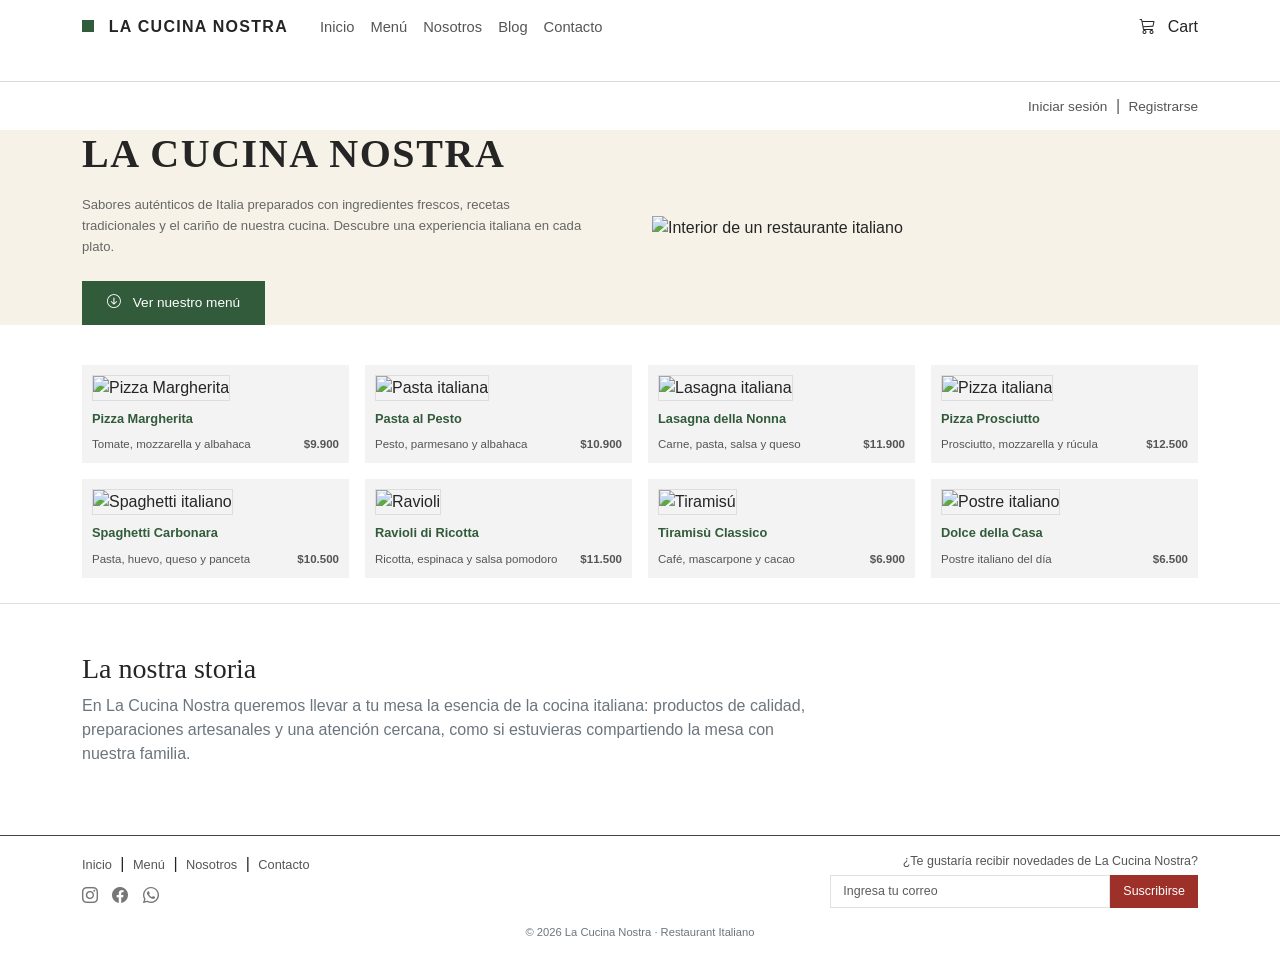
==== Restuarante Italiano/index.html @ c5147f8a "Restuarante capichi" ====
<!DOCTYPE html>
<html lang="es">
<head>
  <meta charset="UTF-8">
  <meta name="viewport" content="width=device-width, initial-scale=1">
  <title>La Cucina Nostra | Restaurant Italiano</title>

  <!-- Bootstrap 5 -->
  <link
    href="https://cdn.jsdelivr.net/npm/bootstrap@5.3.3/dist/css/bootstrap.min.css"
    rel="stylesheet"
  >
  <link
    rel="stylesheet"
    href="https://cdn.jsdelivr.net/npm/bootstrap-icons@1.11.3/font/bootstrap-icons.min.css"
  >

  <!-- Estilos personalizados -->
  <link rel="stylesheet" href="styleindex.css">
</head>

<body>

  <!-- ================= HEADER ================= -->
  <header class="topbar">
    <nav class="navbar navbar-expand-lg">
      <div class="container">

        <a class="brand" href="#">
          <span class="brand-mark"></span>
          LA CUCINA NOSTRA
        </a>

        <button
          class="navbar-toggler"
          type="button"
          data-bs-toggle="collapse"
          data-bs-target="#mainNav"
          aria-controls="mainNav"
          aria-expanded="false"
          aria-label="Abrir navegación"
        >
          <span class="navbar-toggler-icon"></span>
        </button>

        <div class="collapse navbar-collapse" id="mainNav">
          <ul class="navbar-nav ms-lg-4 me-auto">
            <li class="nav-item">
              <a class="nav-link" href="#">Inicio</a>
            </li>
            <li class="nav-item">
              <a class="nav-link" href="#menu">Menú</a>
            </li>
            <li class="nav-item">
              <a class="nav-link" href="#nosotros">Nosotros</a>
            </li>
            <li class="nav-item">
              <a class="nav-link" href="#blog">Blog</a>
            </li>
            <li class="nav-item">
              <a class="nav-link" href="#contacto">Contacto</a>
            </li>
          </ul>

          <a class="cart-link" href="#">
            <i class="bi bi-cart3 me-2"></i>
            Cart
          </a>
        </div>

      </div>
    </nav>
  </header>

  <!-- ================= CUENTA ================= -->
  <div class="account-bar">
    <div class="container">
      <div class="login-links text-end">
        <a href="login.html">Iniciar sesión</a>
        <span class="text-muted mx-1">|</span>
        <a href="register.html">Registrarse</a>
      </div>
    </div>
  </div>

  <main>

    <!-- ================= HERO ================= -->
    <section class="hero">
      <div class="container">
        <div class="row align-items-center g-4">

          <div class="col-lg-6">
            <h1 class="hero-title display-6 mb-3">LA CUCINA NOSTRA</h1>

            <p class="hero-text mb-4">
              Sabores auténticos de Italia preparados con ingredientes frescos,
              recetas tradicionales y el cariño de nuestra cucina.
              Descubre una experiencia italiana en cada plato.
            </p>

            <a href="#menu" class="btn btn-menu">
              <i class="bi bi-arrow-down-circle me-2"></i>
              Ver nuestro menú
            </a>
          </div>

          <div class="col-lg-6">
            <!-- Imagen de ejemplo. Puedes reemplazarla por una imagen local. -->
            <img
              class="hero-image"
              src="https://images.unsplash.com/photo-1555396273-367ea4eb4db5?auto=format&fit=crop&w=1000&q=80"
              alt="Interior de un restaurante italiano"
            >
          </div>

        </div>
      </div>
    </section>

    <!-- ================= MENÚ ================= -->
    <section id="menu" class="products-section">
      <div class="container">

        <div class="row g-3">

          <!-- Plato 1 -->
          <div class="col-12 col-sm-6 col-lg-3">
            <article class="product-card">
              <img
                class="product-image"
                src="https://images.unsplash.com/photo-1574071318508-1cdbab80d002?auto=format&fit=crop&w=700&q=80"
                alt="Pizza Margherita"
              >
              <div class="d-flex justify-content-between align-items-center mt-2">
                <a class="product-title" href="#">Pizza Margherita</a>
              </div>
              <div class="d-flex justify-content-between mt-2">
                <span class="product-description">Tomate, mozzarella y albahaca</span>
                <span class="product-price">$9.900</span>
              </div>
            </article>
          </div>

          <!-- Plato 2 -->
          <div class="col-12 col-sm-6 col-lg-3">
            <article class="product-card">
              <img
                class="product-image"
                src="https://images.unsplash.com/photo-1551183053-bf91a1d81141?auto=format&fit=crop&w=700&q=80"
                alt="Pasta italiana"
              >
              <a class="product-title d-block mt-2" href="#">Pasta al Pesto</a>
              <div class="d-flex justify-content-between mt-2">
                <span class="product-description">Pesto, parmesano y albahaca</span>
                <span class="product-price">$10.900</span>
              </div>
            </article>
          </div>

          <!-- Plato 3 -->
          <div class="col-12 col-sm-6 col-lg-3">
            <article class="product-card">
              <img
                class="product-image"
                src="https://images.unsplash.com/photo-1547592180-85f173990554?auto=format&fit=crop&w=700&q=80"
                alt="Lasagna italiana"
              >
              <a class="product-title d-block mt-2" href="#">Lasagna della Nonna</a>
              <div class="d-flex justify-content-between mt-2">
                <span class="product-description">Carne, pasta, salsa y queso</span>
                <span class="product-price">$11.900</span>
              </div>
            </article>
          </div>

          <!-- Plato 4 -->
          <div class="col-12 col-sm-6 col-lg-3">
            <article class="product-card">
              <img
                class="product-image"
                src="https://images.unsplash.com/photo-1571997478779-2adcbbe9ab2f?auto=format&fit=crop&w=700&q=80"
                alt="Pizza italiana"
              >
              <a class="product-title d-block mt-2" href="#">Pizza Prosciutto</a>
              <div class="d-flex justify-content-between mt-2">
                <span class="product-description">Prosciutto, mozzarella y rúcula</span>
                <span class="product-price">$12.500</span>
              </div>
            </article>
          </div>

          <!-- Plato 5 -->
          <div class="col-12 col-sm-6 col-lg-3">
            <article class="product-card">
              <img
                class="product-image"
                src="https://images.unsplash.com/photo-1473093295043-cdd812d0e601?auto=format&fit=crop&w=700&q=80"
                alt="Spaghetti italiano"
              >
              <a class="product-title d-block mt-2" href="#">Spaghetti Carbonara</a>
              <div class="d-flex justify-content-between mt-2">
                <span class="product-description">Pasta, huevo, queso y panceta</span>
                <span class="product-price">$10.500</span>
              </div>
            </article>
          </div>

          <!-- Plato 6 -->
          <div class="col-12 col-sm-6 col-lg-3">
            <article class="product-card">
              <img
                class="product-image"
                src="https://images.unsplash.com/photo-1563379926898-05f4575a45d8?auto=format&fit=crop&w=700&q=80"
                alt="Ravioli"
              >
              <a class="product-title d-block mt-2" href="#">Ravioli di Ricotta</a>
              <div class="d-flex justify-content-between mt-2">
                <span class="product-description">Ricotta, espinaca y salsa pomodoro</span>
                <span class="product-price">$11.500</span>
              </div>
            </article>
          </div>

          <!-- Plato 7 -->
          <div class="col-12 col-sm-6 col-lg-3">
            <article class="product-card">
              <img
                class="product-image"
                src="https://images.unsplash.com/photo-1572449043416-55f4685c9bb7?auto=format&fit=crop&w=700&q=80"
                alt="Tiramisú"
              >
              <a class="product-title d-block mt-2" href="#">Tiramisù Classico</a>
              <div class="d-flex justify-content-between mt-2">
                <span class="product-description">Café, mascarpone y cacao</span>
                <span class="product-price">$6.900</span>
              </div>
            </article>
          </div>

          <!-- Plato 8 -->
          <div class="col-12 col-sm-6 col-lg-3">
            <article class="product-card">
              <img
                class="product-image"
                src="https://images.unsplash.com/photo-1578985545062-69928b1d9587?auto=format&fit=crop&w=700&q=80"
                alt="Postre italiano"
              >
              <a class="product-title d-block mt-2" href="#">Dolce della Casa</a>
              <div class="d-flex justify-content-between mt-2">
                <span class="product-description">Postre italiano del día</span>
                <span class="product-price">$6.500</span>
              </div>
            </article>
          </div>

        </div>
      </div>
    </section>

    <!-- ================= NOSOTROS ================= -->
    <section id="nosotros" class="py-5 border-top">
      <div class="container">
        <div class="row">
          <div class="col-lg-8">
            <h2 class="h3" style="font-family: Georgia, serif;">La nostra storia</h2>
            <p class="text-secondary">
              En La Cucina Nostra queremos llevar a tu mesa la esencia de la
              cocina italiana: productos de calidad, preparaciones artesanales
              y una atención cercana, como si estuvieras compartiendo la mesa
              con nuestra familia.
            </p>
          </div>
        </div>
      </div>
    </section>

  </main>

  <!-- ================= FOOTER ================= -->
  <footer id="contacto">
    <div class="container">
      <div class="row align-items-center g-3">

        <div class="col-lg-5">
          <div class="footer-links">
            <a href="#">Inicio</a>
            <span class="mx-1">|</span>
            <a href="#menu">Menú</a>
            <span class="mx-1">|</span>
            <a href="#nosotros">Nosotros</a>
            <span class="mx-1">|</span>
            <a href="#">Contacto</a>
          </div>

          <div class="social-icons mt-2">
            <i class="bi bi-instagram"></i>
            <i class="bi bi-facebook"></i>
            <i class="bi bi-whatsapp"></i>
          </div>
        </div>

        <div class="col-lg-7">
          <div class="newsletter text-lg-end">
            <div class="newsletter-label">
              ¿Te gustaría recibir novedades de La Cucina Nostra?
            </div>

            <form class="d-flex justify-content-lg-end" onsubmit="return false;">
              <input
                type="email"
                class="form-control"
                style="max-width: 280px;"
                placeholder="Ingresa tu correo"
                aria-label="Correo electrónico"
              >
              <button class="btn" type="submit">Suscribirse</button>
            </form>
          </div>
        </div>

      </div>

      <div class="text-center text-secondary mt-3" style="font-size: .7rem;">
        © 2026 La Cucina Nostra · Restaurant Italiano
      </div>
    </div>
  </footer>

  <!-- Bootstrap JS -->
  <script
    src="https://cdn.jsdelivr.net/npm/bootstrap@5.3.3/dist/js/bootstrap.bundle.min.js"
  ></script>

</body>
</html>
---- Restuarante Italiano/styleindex.css ----
:root {
    --italian-green: #315b3a;
    --italian-red: #9d3028;
    --cream: #f7f2e8;
    --dark: #252525;
}

    body {
      background-color: #fff;
      color: var(--dark);
      font-family: Arial, Helvetica, sans-serif;
    }

    /* Barra superior */
    .topbar {
      border-bottom: 1px solid #d9d9d9;
      background: #fff;
      min-height: 82px;
    }

    .brand-mark {
      width: 12px;
      height: 12px;
      display: inline-block;
      background: var(--italian-green);
      margin-right: 9px;
    }

    .brand {
      color: var(--dark);
      font-weight: 700;
      letter-spacing: .08em;
      text-decoration: none;
      white-space: nowrap;
    }

    .nav-link {
      color: #555 !important;
      font-size: .92rem;
    }

    .nav-link:hover,
    .login-links a:hover {
      color: var(--italian-red) !important;
    }

    .cart-link {
      color: var(--dark);
      text-decoration: none;
      white-space: nowrap;
    }

    /* Área de acceso */
    .account-bar {
      min-height: 48px;
      display: flex;
      align-items: center;
      justify-content: flex-end;
    }

    .login-links a {
      color: #555;
      text-decoration: none;
      font-size: .85rem;
    }

    /* Hero */
    .hero {
      background: var(--cream);
      min-height: 195px;
      display: flex;
      align-items: center;
    }

    .hero-title {
      font-family: Georgia, "Times New Roman", serif;
      font-weight: 700;
      letter-spacing: .04em;
    }

    .hero-text {
      color: #666;
      font-size: .82rem;
      line-height: 1.6;
      max-width: 500px;
    }

    .btn-menu {
      background: var(--italian-green);
      border-color: var(--italian-green);
      border-radius: 0;
      color: #fff;
      font-size: .85rem;
      padding: .65rem 1.5rem;
    }

    .btn-menu:hover {
      background: #26492e;
      border-color: #26492e;
      color: #fff;
    }

    .hero-image {
      height: 175px;
      width: 100%;
      object-fit: cover;
    }

    /* Tarjetas */
    .products-section {
      padding: 40px 0 25px;
    }

    .product-card {
      border: 0;
      border-radius: 0;
      background: #f3f3f3;
      height: 100%;
      padding: 10px;
    }

    .product-image {
      width: 100%;
      height: 105px;
      object-fit: cover;
      border: 1px solid #ddd;
    }

    .product-title {
      color: var(--italian-green);
      font-size: .8rem;
      font-weight: 700;
      text-decoration: none;
    }

    .product-description,
    .product-price {
      color: #555;
      font-size: .72rem;
    }

    .product-price {
      font-weight: 700;
    }

    /* Footer */
    footer {
      border-top: 1px solid #444;
      background: #fff;
      padding: 16px 0;
      margin-top: 5px;
    }

    .footer-links a {
      color: #555;
      text-decoration: none;
      font-size: .8rem;
    }

    .footer-links a:hover {
      color: var(--italian-red);
    }

    .social-icons i {
      color: #777;
      font-size: 1rem;
      margin-right: 10px;
    }

    .newsletter-label {
      font-size: .78rem;
      color: #555;
      margin-bottom: 5px;
    }

    .newsletter .form-control,
    .newsletter .btn {
      border-radius: 0;
      font-size: .78rem;
    }

    .newsletter .btn {
      background: var(--italian-red);
      border-color: var(--italian-red);
      color: white;
    }

    @media (max-width: 767.98px) {
      .topbar {
        padding: 12px 0;
      }

      .hero {
        padding: 25px 0;
      }

      .hero-image {
        margin-top: 20px;
        height: 220px;
      }

      .account-bar {
        justify-content: center;
      }

      .products-section {
        padding-top: 25px;
      }
    }
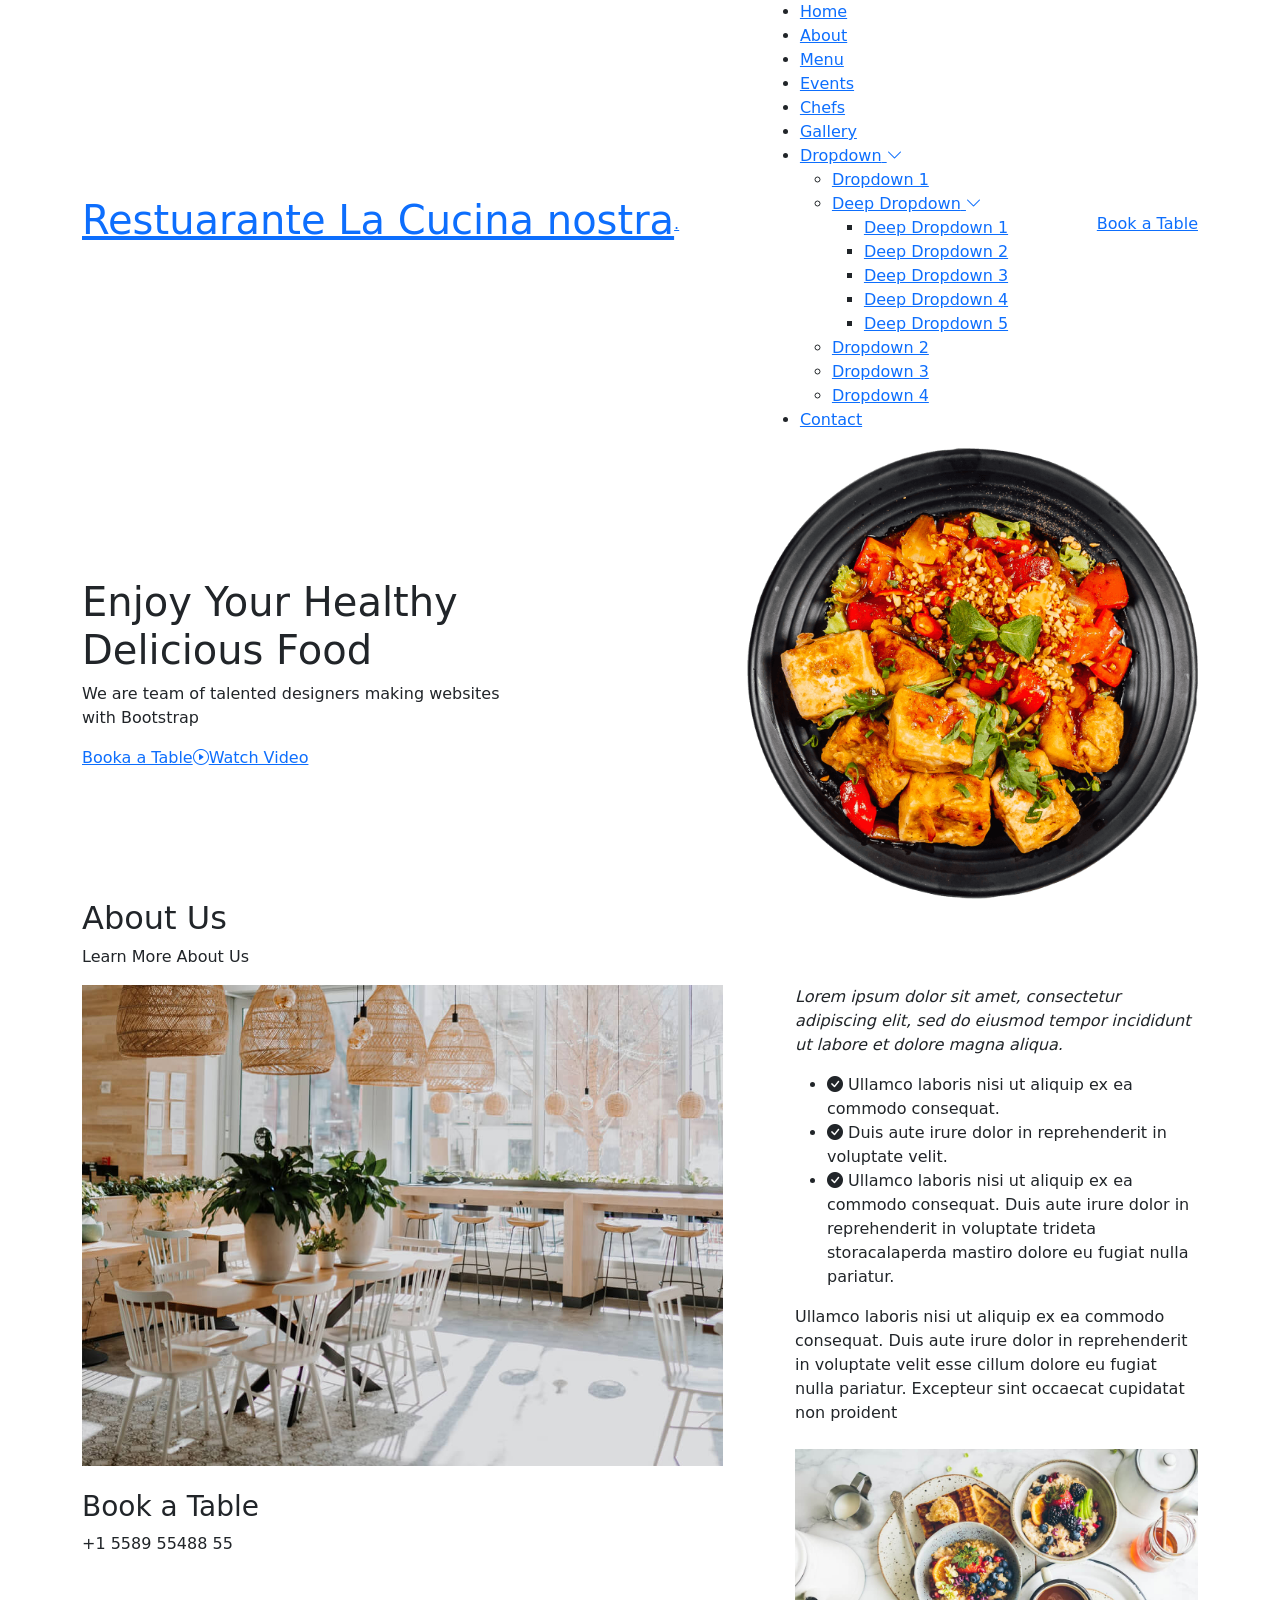
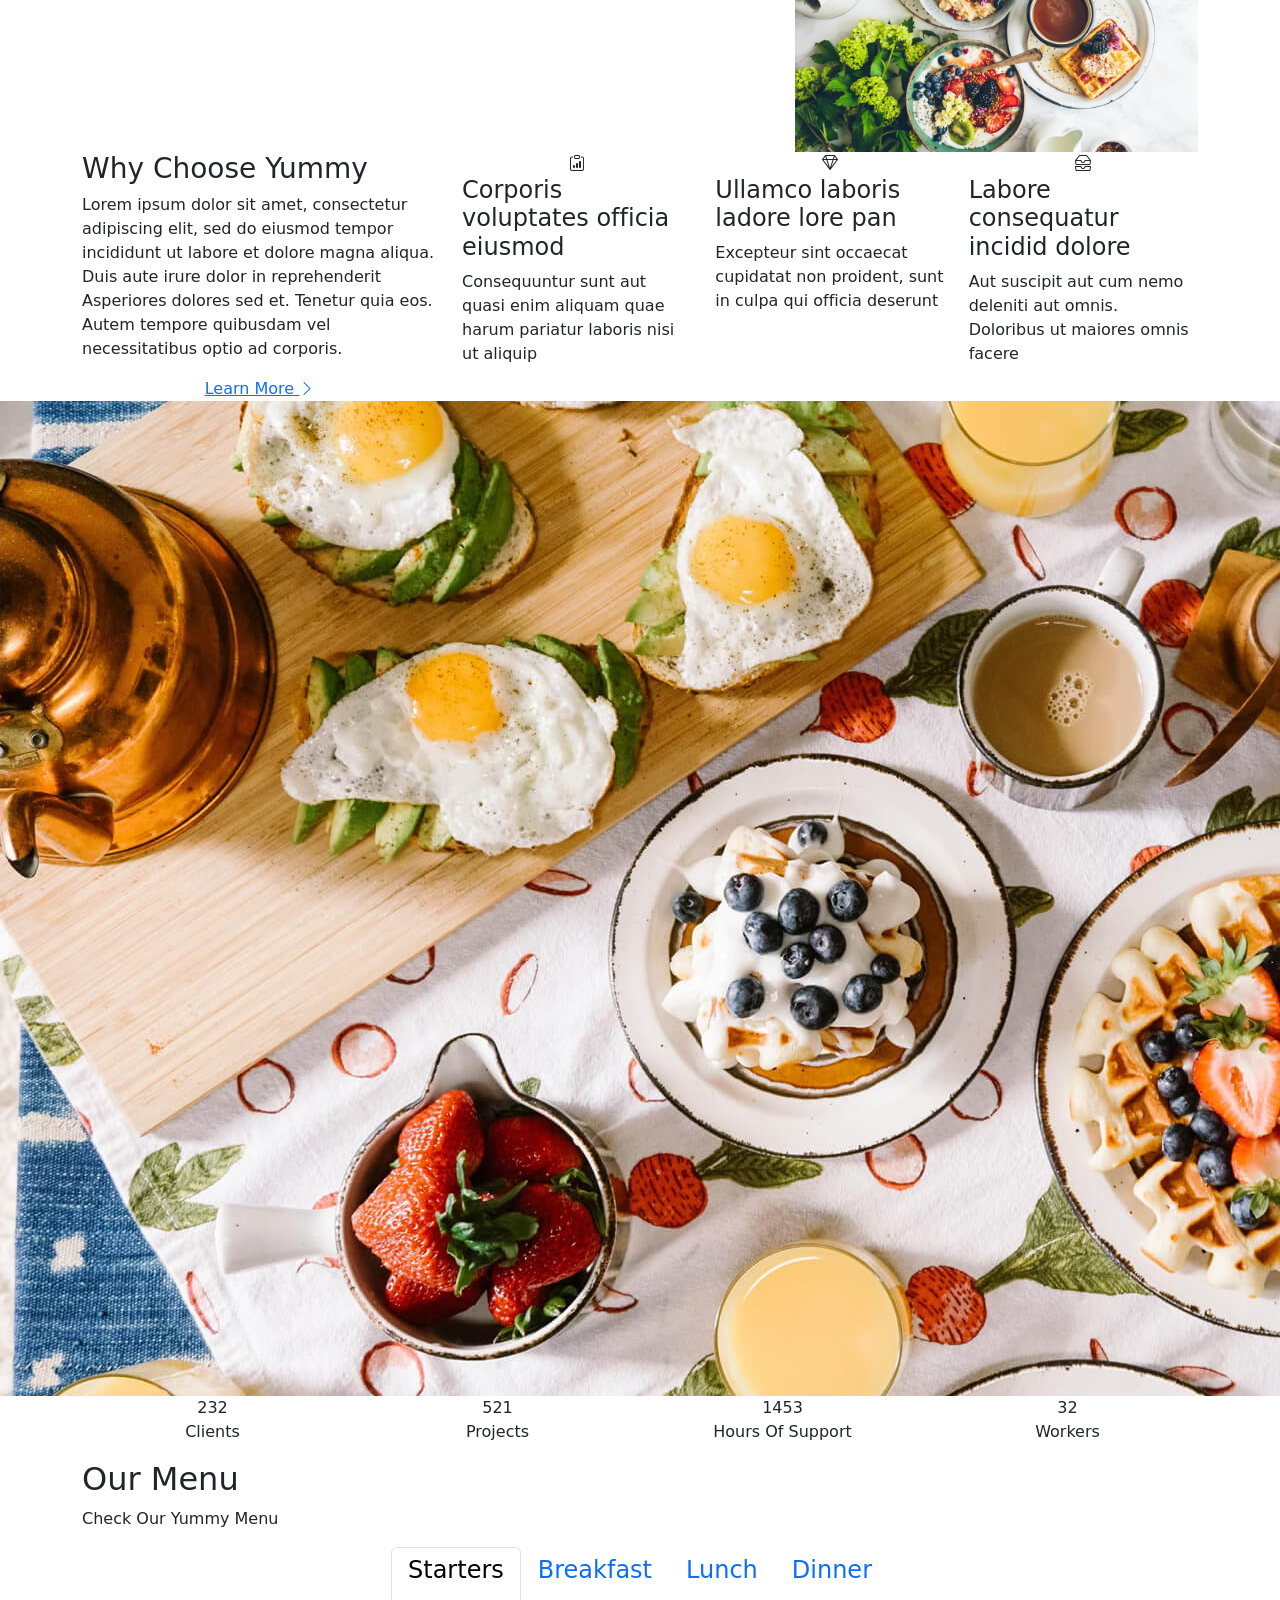
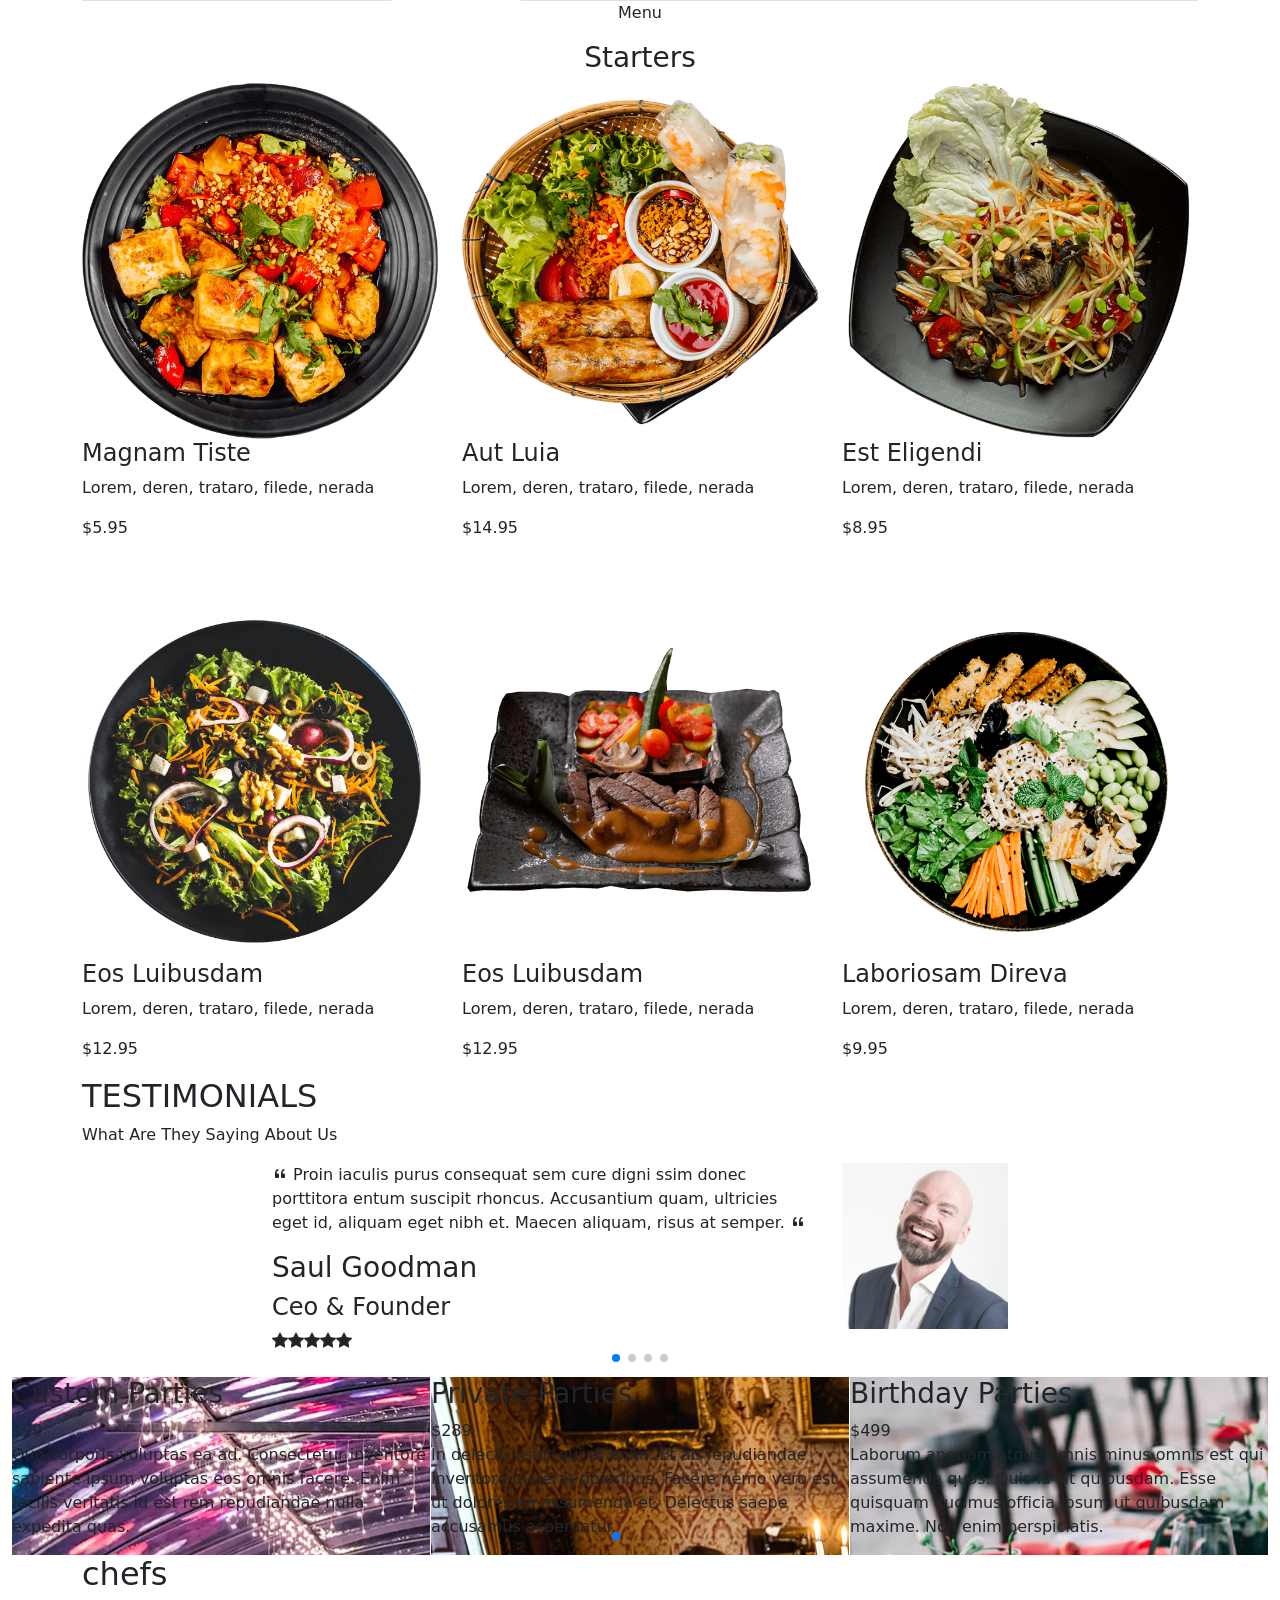
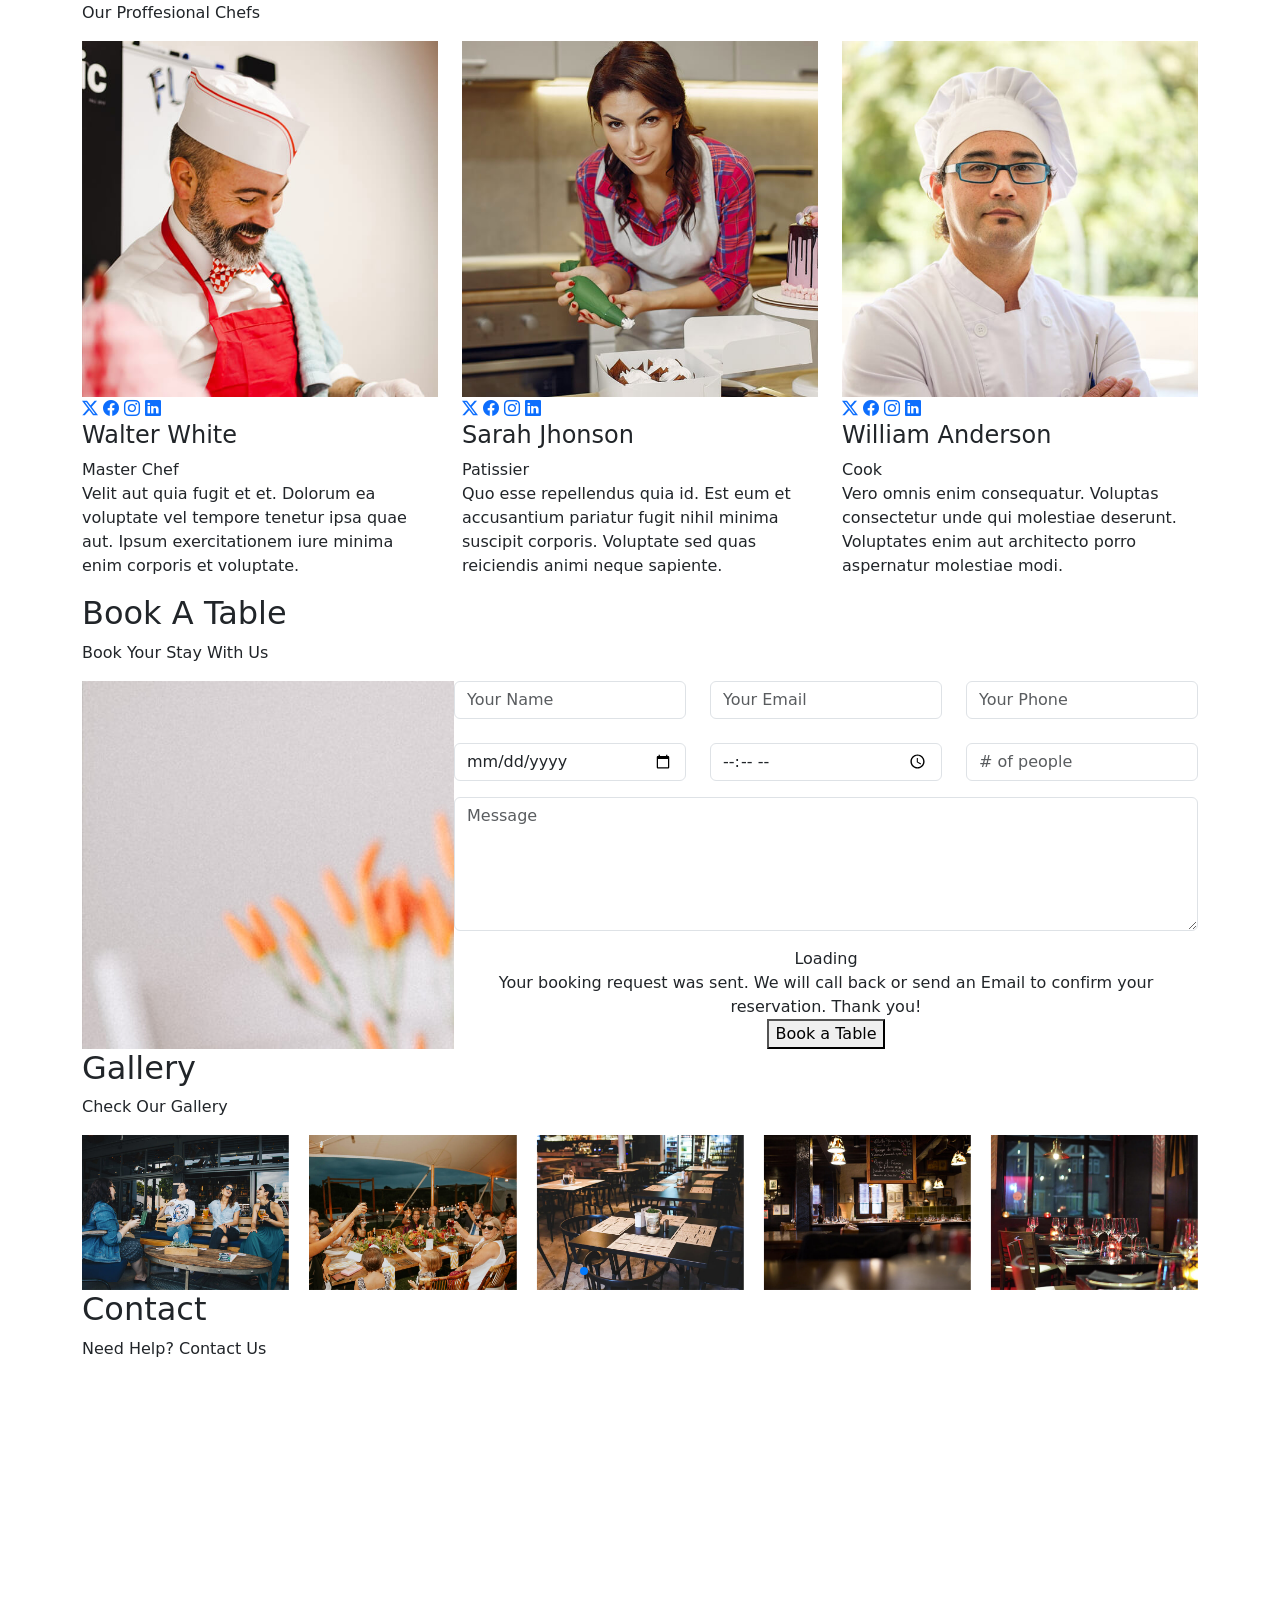
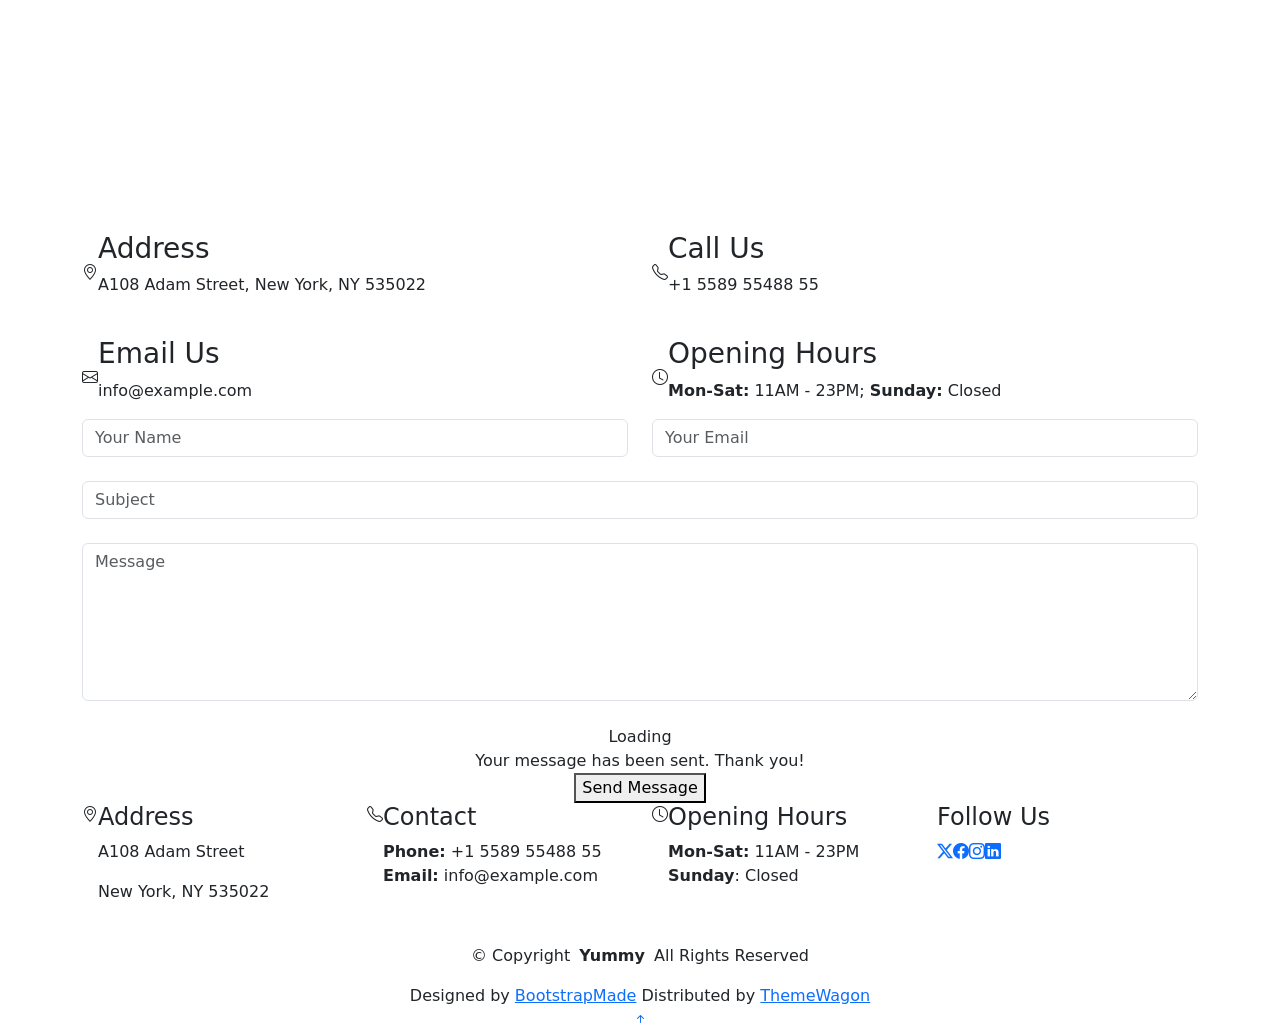
==== commit 9652c0f1: "Restuarante capichi" ====
--- a/Restuarante Italiano/index.html
+++ b/Restuarante Italiano/index.html
@@ -1,336 +1,1182 @@
 <!DOCTYPE html>
 <html lang="es">
+
 <head>
-  <meta charset="UTF-8">
-  <meta name="viewport" content="width=device-width, initial-scale=1">
-  <title>La Cucina Nostra | Restaurant Italiano</title>
-
-  <!-- Bootstrap 5 -->
-  <link
-    href="https://cdn.jsdelivr.net/npm/bootstrap@5.3.3/dist/css/bootstrap.min.css"
-    rel="stylesheet"
-  >
-  <link
-    rel="stylesheet"
-    href="https://cdn.jsdelivr.net/npm/bootstrap-icons@1.11.3/font/bootstrap-icons.min.css"
-  >
-
-  <!-- Estilos personalizados -->
-  <link rel="stylesheet" href="styleindex.css">
+  <meta charset="utf-8">
+  <meta content="width=device-width, initial-scale=1.0" name="viewport">
+  <title>Restuarante La Cucina nostra</title>
+  <meta name="description" content="">
+  <meta name="keywords" content="">
+
+  <!-- Favicons -->
+  <link href="assets/img/favicon.png" rel="icon">
+  <link href="assets/img/apple-touch-icon.png" rel="apple-touch-icon">
+
+  <!-- Fonts -->
+  <link href="https://fonts.googleapis.com" rel="preconnect">
+  <link href="https://fonts.gstatic.com" rel="preconnect" crossorigin>
+  <link href="https://fonts.googleapis.com/css2?family=Roboto:ital,wght@0,100;0,300;0,400;0,500;0,700;0,900;1,100;1,300;1,400;1,500;1,700;1,900&family=Inter:wght@100;200;300;400;500;600;700;800;900&family=Amatic+SC:wght@400;700&display=swap" rel="stylesheet">
+
+  <!-- Vendor CSS Files -->
+  <link href="assets/vendor/bootstrap/css/bootstrap.min.css" rel="stylesheet">
+  <link href="assets/vendor/bootstrap-icons/bootstrap-icons.css" rel="stylesheet">
+  <link href="assets/vendor/aos/aos.css" rel="stylesheet">
+  <link href="assets/vendor/glightbox/css/glightbox.min.css" rel="stylesheet">
+  <link href="assets/vendor/swiper/swiper-bundle.min.css" rel="stylesheet">
+
+  <!-- Main CSS File -->
+  <link href="assets/css/main.css" rel="stylesheet">
+
 </head>
 
-<body>
-
-  <!-- ================= HEADER ================= -->
-  <header class="topbar">
-    <nav class="navbar navbar-expand-lg">
+<body class="index-page">
+
+  <header id="header" class="header d-flex align-items-center sticky-top">
+    <div class="container position-relative d-flex align-items-center justify-content-between">
+
+      <a href="index.html" class="logo d-flex align-items-center me-auto me-xl-0">
+        <!-- Uncomment the line below if you also wish to use an image logo -->
+        <!-- <img src="assets/img/logo.png" alt=""> -->
+        <h1 class="sitename">Restuarante La Cucina nostra</h1>
+        <span>.</span>
+      </a>
+
+      <nav id="navmenu" class="navmenu">
+        <ul>
+          <li><a href="#hero" class="active">Home<br></a></li>
+          <li><a href="#about">About</a></li>
+          <li><a href="#menu">Menu</a></li>
+          <li><a href="#events">Events</a></li>
+          <li><a href="#chefs">Chefs</a></li>
+          <li><a href="#gallery">Gallery</a></li>
+          <li class="dropdown"><a href="#"><span>Dropdown</span> <i class="bi bi-chevron-down toggle-dropdown"></i></a>
+            <ul>
+              <li><a href="#">Dropdown 1</a></li>
+              <li class="dropdown"><a href="#"><span>Deep Dropdown</span> <i class="bi bi-chevron-down toggle-dropdown"></i></a>
+                <ul>
+                  <li><a href="#">Deep Dropdown 1</a></li>
+                  <li><a href="#">Deep Dropdown 2</a></li>
+                  <li><a href="#">Deep Dropdown 3</a></li>
+                  <li><a href="#">Deep Dropdown 4</a></li>
+                  <li><a href="#">Deep Dropdown 5</a></li>
+                </ul>
+              </li>
+              <li><a href="#">Dropdown 2</a></li>
+              <li><a href="#">Dropdown 3</a></li>
+              <li><a href="#">Dropdown 4</a></li>
+            </ul>
+          </li>
+          <li><a href="#contact">Contact</a></li>
+        </ul>
+        <i class="mobile-nav-toggle d-xl-none bi bi-list"></i>
+      </nav>
+
+      <a class="btn-getstarted" href="index.html#book-a-table">Book a Table</a>
+
+    </div>
+  </header>
+
+  <main class="main">
+
+    <!-- Hero Section -->
+    <section id="hero" class="hero section light-background">
+
       <div class="container">
-
-        <a class="brand" href="#">
-          <span class="brand-mark"></span>
-          LA CUCINA NOSTRA
-        </a>
-
-        <button
-          class="navbar-toggler"
-          type="button"
-          data-bs-toggle="collapse"
-          data-bs-target="#mainNav"
-          aria-controls="mainNav"
-          aria-expanded="false"
-          aria-label="Abrir navegación"
-        >
-          <span class="navbar-toggler-icon"></span>
-        </button>
-
-        <div class="collapse navbar-collapse" id="mainNav">
-          <ul class="navbar-nav ms-lg-4 me-auto">
-            <li class="nav-item">
-              <a class="nav-link" href="#">Inicio</a>
-            </li>
-            <li class="nav-item">
-              <a class="nav-link" href="#menu">Menú</a>
-            </li>
-            <li class="nav-item">
-              <a class="nav-link" href="#nosotros">Nosotros</a>
-            </li>
-            <li class="nav-item">
-              <a class="nav-link" href="#blog">Blog</a>
-            </li>
-            <li class="nav-item">
-              <a class="nav-link" href="#contacto">Contacto</a>
-            </li>
-          </ul>
-
-          <a class="cart-link" href="#">
-            <i class="bi bi-cart3 me-2"></i>
-            Cart
-          </a>
-        </div>
-
-      </div>
-    </nav>
-  </header>
-
-  <!-- ================= CUENTA ================= -->
-  <div class="account-bar">
+        <div class="row gy-4 justify-content-center justify-content-lg-between">
+          <div class="col-lg-5 order-2 order-lg-1 d-flex flex-column justify-content-center">
+            <h1 data-aos="fade-up">Enjoy Your Healthy<br>Delicious Food</h1>
+            <p data-aos="fade-up" data-aos-delay="100">We are team of talented designers making websites with Bootstrap</p>
+            <div class="d-flex" data-aos="fade-up" data-aos-delay="200">
+              <a href="#book-a-table" class="btn-get-started">Booka a Table</a>
+              <a href="https://www.youtube.com/watch?v=Y7f98aduVJ8" class="glightbox btn-watch-video d-flex align-items-center"><i class="bi bi-play-circle"></i><span>Watch Video</span></a>
+            </div>
+          </div>
+          <div class="col-lg-5 order-1 order-lg-2 hero-img" data-aos="zoom-out">
+            <img src="assets/img/hero-img.png" class="img-fluid animated" alt="">
+          </div>
+        </div>
+      </div>
+
+    </section><!-- /Hero Section -->
+
+    <!-- About Section -->
+    <section id="about" class="about section">
+
+      <!-- Section Title -->
+      <div class="container section-title" data-aos="fade-up">
+        <h2>About Us<br></h2>
+        <p><span>Learn More</span> <span class="description-title">About Us</span></p>
+      </div><!-- End Section Title -->
+
+      <div class="container">
+
+        <div class="row gy-4">
+          <div class="col-lg-7" data-aos="fade-up" data-aos-delay="100">
+            <img src="assets/img/about.jpg" class="img-fluid mb-4" alt="">
+            <div class="book-a-table">
+              <h3>Book a Table</h3>
+              <p>+1 5589 55488 55</p>
+            </div>
+          </div>
+          <div class="col-lg-5" data-aos="fade-up" data-aos-delay="250">
+            <div class="content ps-0 ps-lg-5">
+              <p class="fst-italic">
+                Lorem ipsum dolor sit amet, consectetur adipiscing elit, sed do eiusmod tempor incididunt ut labore et dolore
+                magna aliqua.
+              </p>
+              <ul>
+                <li><i class="bi bi-check-circle-fill"></i> <span>Ullamco laboris nisi ut aliquip ex ea commodo consequat.</span></li>
+                <li><i class="bi bi-check-circle-fill"></i> <span>Duis aute irure dolor in reprehenderit in voluptate velit.</span></li>
+                <li><i class="bi bi-check-circle-fill"></i> <span>Ullamco laboris nisi ut aliquip ex ea commodo consequat. Duis aute irure dolor in reprehenderit in voluptate trideta storacalaperda mastiro dolore eu fugiat nulla pariatur.</span></li>
+              </ul>
+              <p>
+                Ullamco laboris nisi ut aliquip ex ea commodo consequat. Duis aute irure dolor in reprehenderit in voluptate
+                velit esse cillum dolore eu fugiat nulla pariatur. Excepteur sint occaecat cupidatat non proident
+              </p>
+
+              <div class="position-relative mt-4">
+                <img src="assets/img/about-2.jpg" class="img-fluid" alt="">
+                <a href="https://www.youtube.com/watch?v=Y7f98aduVJ8" class="glightbox pulsating-play-btn"></a>
+              </div>
+            </div>
+          </div>
+        </div>
+
+      </div>
+
+    </section><!-- /About Section -->
+
+    <!-- Why Us Section -->
+    <section id="why-us" class="why-us section light-background">
+
+      <div class="container">
+
+        <div class="row gy-4">
+
+          <div class="col-lg-4" data-aos="fade-up" data-aos-delay="100">
+            <div class="why-box">
+              <h3>Why Choose Yummy</h3>
+              <p>
+                Lorem ipsum dolor sit amet, consectetur adipiscing elit, sed do eiusmod tempor incididunt ut labore et dolore magna aliqua. Duis aute irure dolor in reprehenderit
+                Asperiores dolores sed et. Tenetur quia eos. Autem tempore quibusdam vel necessitatibus optio ad corporis.
+              </p>
+              <div class="text-center">
+                <a href="#" class="more-btn"><span>Learn More</span> <i class="bi bi-chevron-right"></i></a>
+              </div>
+            </div>
+          </div><!-- End Why Box -->
+
+          <div class="col-lg-8 d-flex align-items-stretch">
+            <div class="row gy-4" data-aos="fade-up" data-aos-delay="200">
+
+              <div class="col-xl-4">
+                <div class="icon-box d-flex flex-column justify-content-center align-items-center">
+                  <i class="bi bi-clipboard-data"></i>
+                  <h4>Corporis voluptates officia eiusmod</h4>
+                  <p>Consequuntur sunt aut quasi enim aliquam quae harum pariatur laboris nisi ut aliquip</p>
+                </div>
+              </div><!-- End Icon Box -->
+
+              <div class="col-xl-4" data-aos="fade-up" data-aos-delay="300">
+                <div class="icon-box d-flex flex-column justify-content-center align-items-center">
+                  <i class="bi bi-gem"></i>
+                  <h4>Ullamco laboris ladore lore pan</h4>
+                  <p>Excepteur sint occaecat cupidatat non proident, sunt in culpa qui officia deserunt</p>
+                </div>
+              </div><!-- End Icon Box -->
+
+              <div class="col-xl-4" data-aos="fade-up" data-aos-delay="400">
+                <div class="icon-box d-flex flex-column justify-content-center align-items-center">
+                  <i class="bi bi-inboxes"></i>
+                  <h4>Labore consequatur incidid dolore</h4>
+                  <p>Aut suscipit aut cum nemo deleniti aut omnis. Doloribus ut maiores omnis facere</p>
+                </div>
+              </div><!-- End Icon Box -->
+
+            </div>
+          </div>
+
+        </div>
+
+      </div>
+
+    </section><!-- /Why Us Section -->
+
+    <!-- Stats Section -->
+    <section id="stats" class="stats section dark-background">
+
+      <img src="assets/img/stats-bg.jpg" alt="" data-aos="fade-in">
+
+      <div class="container position-relative" data-aos="fade-up" data-aos-delay="100">
+
+        <div class="row gy-4">
+
+          <div class="col-lg-3 col-md-6">
+            <div class="stats-item text-center w-100 h-100">
+              <span data-purecounter-start="0" data-purecounter-end="232" data-purecounter-duration="1" class="purecounter"></span>
+              <p>Clients</p>
+            </div>
+          </div><!-- End Stats Item -->
+
+          <div class="col-lg-3 col-md-6">
+            <div class="stats-item text-center w-100 h-100">
+              <span data-purecounter-start="0" data-purecounter-end="521" data-purecounter-duration="1" class="purecounter"></span>
+              <p>Projects</p>
+            </div>
+          </div><!-- End Stats Item -->
+
+          <div class="col-lg-3 col-md-6">
+            <div class="stats-item text-center w-100 h-100">
+              <span data-purecounter-start="0" data-purecounter-end="1453" data-purecounter-duration="1" class="purecounter"></span>
+              <p>Hours Of Support</p>
+            </div>
+          </div><!-- End Stats Item -->
+
+          <div class="col-lg-3 col-md-6">
+            <div class="stats-item text-center w-100 h-100">
+              <span data-purecounter-start="0" data-purecounter-end="32" data-purecounter-duration="1" class="purecounter"></span>
+              <p>Workers</p>
+            </div>
+          </div><!-- End Stats Item -->
+
+        </div>
+
+      </div>
+
+    </section><!-- /Stats Section -->
+
+    <!-- Menu Section -->
+    <section id="menu" class="menu section">
+
+      <!-- Section Title -->
+      <div class="container section-title" data-aos="fade-up">
+        <h2>Our Menu</h2>
+        <p><span>Check Our</span> <span class="description-title">Yummy Menu</span></p>
+      </div><!-- End Section Title -->
+
+      <div class="container">
+
+        <ul class="nav nav-tabs d-flex justify-content-center" data-aos="fade-up" data-aos-delay="100">
+
+          <li class="nav-item">
+            <a class="nav-link active show" data-bs-toggle="tab" data-bs-target="#menu-starters">
+              <h4>Starters</h4>
+            </a>
+          </li><!-- End tab nav item -->
+
+          <li class="nav-item">
+            <a class="nav-link" data-bs-toggle="tab" data-bs-target="#menu-breakfast">
+              <h4>Breakfast</h4>
+            </a><!-- End tab nav item -->
+
+          </li>
+          <li class="nav-item">
+            <a class="nav-link" data-bs-toggle="tab" data-bs-target="#menu-lunch">
+              <h4>Lunch</h4>
+            </a>
+          </li><!-- End tab nav item -->
+
+          <li class="nav-item">
+            <a class="nav-link" data-bs-toggle="tab" data-bs-target="#menu-dinner">
+              <h4>Dinner</h4>
+            </a>
+          </li><!-- End tab nav item -->
+
+        </ul>
+
+        <div class="tab-content" data-aos="fade-up" data-aos-delay="200">
+
+          <div class="tab-pane fade active show" id="menu-starters">
+
+            <div class="tab-header text-center">
+              <p>Menu</p>
+              <h3>Starters</h3>
+            </div>
+
+            <div class="row gy-5">
+
+              <div class="col-lg-4 menu-item">
+                <a href="assets/img/menu/menu-item-1.png" class="glightbox"><img src="assets/img/menu/menu-item-1.png" class="menu-img img-fluid" alt=""></a>
+                <h4>Magnam Tiste</h4>
+                <p class="ingredients">
+                  Lorem, deren, trataro, filede, nerada
+                </p>
+                <p class="price">
+                  $5.95
+                </p>
+              </div><!-- Menu Item -->
+
+              <div class="col-lg-4 menu-item">
+                <a href="assets/img/menu/menu-item-2.png" class="glightbox"><img src="assets/img/menu/menu-item-2.png" class="menu-img img-fluid" alt=""></a>
+                <h4>Aut Luia</h4>
+                <p class="ingredients">
+                  Lorem, deren, trataro, filede, nerada
+                </p>
+                <p class="price">
+                  $14.95
+                </p>
+              </div><!-- Menu Item -->
+
+              <div class="col-lg-4 menu-item">
+                <a href="assets/img/menu/menu-item-3.png" class="glightbox"><img src="assets/img/menu/menu-item-3.png" class="menu-img img-fluid" alt=""></a>
+                <h4>Est Eligendi</h4>
+                <p class="ingredients">
+                  Lorem, deren, trataro, filede, nerada
+                </p>
+                <p class="price">
+                  $8.95
+                </p>
+              </div><!-- Menu Item -->
+
+              <div class="col-lg-4 menu-item">
+                <a href="assets/img/menu/menu-item-4.png" class="glightbox"><img src="assets/img/menu/menu-item-4.png" class="menu-img img-fluid" alt=""></a>
+                <h4>Eos Luibusdam</h4>
+                <p class="ingredients">
+                  Lorem, deren, trataro, filede, nerada
+                </p>
+                <p class="price">
+                  $12.95
+                </p>
+              </div><!-- Menu Item -->
+
+              <div class="col-lg-4 menu-item">
+                <a href="assets/img/menu/menu-item-5.png" class="glightbox"><img src="assets/img/menu/menu-item-5.png" class="menu-img img-fluid" alt=""></a>
+                <h4>Eos Luibusdam</h4>
+                <p class="ingredients">
+                  Lorem, deren, trataro, filede, nerada
+                </p>
+                <p class="price">
+                  $12.95
+                </p>
+              </div><!-- Menu Item -->
+
+              <div class="col-lg-4 menu-item">
+                <a href="assets/img/menu/menu-item-6.png" class="glightbox"><img src="assets/img/menu/menu-item-6.png" class="menu-img img-fluid" alt=""></a>
+                <h4>Laboriosam Direva</h4>
+                <p class="ingredients">
+                  Lorem, deren, trataro, filede, nerada
+                </p>
+                <p class="price">
+                  $9.95
+                </p>
+              </div><!-- Menu Item -->
+
+            </div>
+          </div><!-- End Starter Menu Content -->
+
+          <div class="tab-pane fade" id="menu-breakfast">
+
+            <div class="tab-header text-center">
+              <p>Menu</p>
+              <h3>Breakfast</h3>
+            </div>
+
+            <div class="row gy-5">
+
+              <div class="col-lg-4 menu-item">
+                <a href="assets/img/menu/menu-item-1.png" class="glightbox"><img src="assets/img/menu/menu-item-1.png" class="menu-img img-fluid" alt=""></a>
+                <h4>Magnam Tiste</h4>
+                <p class="ingredients">
+                  Lorem, deren, trataro, filede, nerada
+                </p>
+                <p class="price">
+                  $5.95
+                </p>
+              </div><!-- Menu Item -->
+
+              <div class="col-lg-4 menu-item">
+                <a href="assets/img/menu/menu-item-2.png" class="glightbox"><img src="assets/img/menu/menu-item-2.png" class="menu-img img-fluid" alt=""></a>
+                <h4>Aut Luia</h4>
+                <p class="ingredients">
+                  Lorem, deren, trataro, filede, nerada
+                </p>
+                <p class="price">
+                  $14.95
+                </p>
+              </div><!-- Menu Item -->
+
+              <div class="col-lg-4 menu-item">
+                <a href="assets/img/menu/menu-item-3.png" class="glightbox"><img src="assets/img/menu/menu-item-3.png" class="menu-img img-fluid" alt=""></a>
+                <h4>Est Eligendi</h4>
+                <p class="ingredients">
+                  Lorem, deren, trataro, filede, nerada
+                </p>
+                <p class="price">
+                  $8.95
+                </p>
+              </div><!-- Menu Item -->
+
+              <div class="col-lg-4 menu-item">
+                <a href="assets/img/menu/menu-item-4.png" class="glightbox"><img src="assets/img/menu/menu-item-4.png" class="menu-img img-fluid" alt=""></a>
+                <h4>Eos Luibusdam</h4>
+                <p class="ingredients">
+                  Lorem, deren, trataro, filede, nerada
+                </p>
+                <p class="price">
+                  $12.95
+                </p>
+              </div><!-- Menu Item -->
+
+              <div class="col-lg-4 menu-item">
+                <a href="assets/img/menu/menu-item-5.png" class="glightbox"><img src="assets/img/menu/menu-item-5.png" class="menu-img img-fluid" alt=""></a>
+                <h4>Eos Luibusdam</h4>
+                <p class="ingredients">
+                  Lorem, deren, trataro, filede, nerada
+                </p>
+                <p class="price">
+                  $12.95
+                </p>
+              </div><!-- Menu Item -->
+
+              <div class="col-lg-4 menu-item">
+                <a href="assets/img/menu/menu-item-6.png" class="glightbox"><img src="assets/img/menu/menu-item-6.png" class="menu-img img-fluid" alt=""></a>
+                <h4>Laboriosam Direva</h4>
+                <p class="ingredients">
+                  Lorem, deren, trataro, filede, nerada
+                </p>
+                <p class="price">
+                  $9.95
+                </p>
+              </div><!-- Menu Item -->
+
+            </div>
+          </div><!-- End Breakfast Menu Content -->
+
+          <div class="tab-pane fade" id="menu-lunch">
+
+            <div class="tab-header text-center">
+              <p>Menu</p>
+              <h3>Lunch</h3>
+            </div>
+
+            <div class="row gy-5">
+
+              <div class="col-lg-4 menu-item">
+                <a href="assets/img/menu/menu-item-1.png" class="glightbox"><img src="assets/img/menu/menu-item-1.png" class="menu-img img-fluid" alt=""></a>
+                <h4>Magnam Tiste</h4>
+                <p class="ingredients">
+                  Lorem, deren, trataro, filede, nerada
+                </p>
+                <p class="price">
+                  $5.95
+                </p>
+              </div><!-- Menu Item -->
+
+              <div class="col-lg-4 menu-item">
+                <a href="assets/img/menu/menu-item-2.png" class="glightbox"><img src="assets/img/menu/menu-item-2.png" class="menu-img img-fluid" alt=""></a>
+                <h4>Aut Luia</h4>
+                <p class="ingredients">
+                  Lorem, deren, trataro, filede, nerada
+                </p>
+                <p class="price">
+                  $14.95
+                </p>
+              </div><!-- Menu Item -->
+
+              <div class="col-lg-4 menu-item">
+                <a href="assets/img/menu/menu-item-3.png" class="glightbox"><img src="assets/img/menu/menu-item-3.png" class="menu-img img-fluid" alt=""></a>
+                <h4>Est Eligendi</h4>
+                <p class="ingredients">
+                  Lorem, deren, trataro, filede, nerada
+                </p>
+                <p class="price">
+                  $8.95
+                </p>
+              </div><!-- Menu Item -->
+
+              <div class="col-lg-4 menu-item">
+                <a href="assets/img/menu/menu-item-4.png" class="glightbox"><img src="assets/img/menu/menu-item-4.png" class="menu-img img-fluid" alt=""></a>
+                <h4>Eos Luibusdam</h4>
+                <p class="ingredients">
+                  Lorem, deren, trataro, filede, nerada
+                </p>
+                <p class="price">
+                  $12.95
+                </p>
+              </div><!-- Menu Item -->
+
+              <div class="col-lg-4 menu-item">
+                <a href="assets/img/menu/menu-item-5.png" class="glightbox"><img src="assets/img/menu/menu-item-5.png" class="menu-img img-fluid" alt=""></a>
+                <h4>Eos Luibusdam</h4>
+                <p class="ingredients">
+                  Lorem, deren, trataro, filede, nerada
+                </p>
+                <p class="price">
+                  $12.95
+                </p>
+              </div><!-- Menu Item -->
+
+              <div class="col-lg-4 menu-item">
+                <a href="assets/img/menu/menu-item-6.png" class="glightbox"><img src="assets/img/menu/menu-item-6.png" class="menu-img img-fluid" alt=""></a>
+                <h4>Laboriosam Direva</h4>
+                <p class="ingredients">
+                  Lorem, deren, trataro, filede, nerada
+                </p>
+                <p class="price">
+                  $9.95
+                </p>
+              </div><!-- Menu Item -->
+
+            </div>
+          </div><!-- End Lunch Menu Content -->
+
+          <div class="tab-pane fade" id="menu-dinner">
+
+            <div class="tab-header text-center">
+              <p>Menu</p>
+              <h3>Dinner</h3>
+            </div>
+
+            <div class="row gy-5">
+
+              <div class="col-lg-4 menu-item">
+                <a href="assets/img/menu/menu-item-1.png" class="glightbox"><img src="assets/img/menu/menu-item-1.png" class="menu-img img-fluid" alt=""></a>
+                <h4>Magnam Tiste</h4>
+                <p class="ingredients">
+                  Lorem, deren, trataro, filede, nerada
+                </p>
+                <p class="price">
+                  $5.95
+                </p>
+              </div><!-- Menu Item -->
+
+              <div class="col-lg-4 menu-item">
+                <a href="assets/img/menu/menu-item-2.png" class="glightbox"><img src="assets/img/menu/menu-item-2.png" class="menu-img img-fluid" alt=""></a>
+                <h4>Aut Luia</h4>
+                <p class="ingredients">
+                  Lorem, deren, trataro, filede, nerada
+                </p>
+                <p class="price">
+                  $14.95
+                </p>
+              </div><!-- Menu Item -->
+
+              <div class="col-lg-4 menu-item">
+                <a href="assets/img/menu/menu-item-3.png" class="glightbox"><img src="assets/img/menu/menu-item-3.png" class="menu-img img-fluid" alt=""></a>
+                <h4>Est Eligendi</h4>
+                <p class="ingredients">
+                  Lorem, deren, trataro, filede, nerada
+                </p>
+                <p class="price">
+                  $8.95
+                </p>
+              </div><!-- Menu Item -->
+
+              <div class="col-lg-4 menu-item">
+                <a href="assets/img/menu/menu-item-4.png" class="glightbox"><img src="assets/img/menu/menu-item-4.png" class="menu-img img-fluid" alt=""></a>
+                <h4>Eos Luibusdam</h4>
+                <p class="ingredients">
+                  Lorem, deren, trataro, filede, nerada
+                </p>
+                <p class="price">
+                  $12.95
+                </p>
+              </div><!-- Menu Item -->
+
+              <div class="col-lg-4 menu-item">
+                <a href="assets/img/menu/menu-item-5.png" class="glightbox"><img src="assets/img/menu/menu-item-5.png" class="menu-img img-fluid" alt=""></a>
+                <h4>Eos Luibusdam</h4>
+                <p class="ingredients">
+                  Lorem, deren, trataro, filede, nerada
+                </p>
+                <p class="price">
+                  $12.95
+                </p>
+              </div><!-- Menu Item -->
+
+              <div class="col-lg-4 menu-item">
+                <a href="assets/img/menu/menu-item-6.png" class="glightbox"><img src="assets/img/menu/menu-item-6.png" class="menu-img img-fluid" alt=""></a>
+                <h4>Laboriosam Direva</h4>
+                <p class="ingredients">
+                  Lorem, deren, trataro, filede, nerada
+                </p>
+                <p class="price">
+                  $9.95
+                </p>
+              </div><!-- Menu Item -->
+
+            </div>
+          </div><!-- End Dinner Menu Content -->
+
+        </div>
+
+      </div>
+
+    </section><!-- /Menu Section -->
+
+    <!-- Testimonials Section -->
+    <section id="testimonials" class="testimonials section light-background">
+
+      <!-- Section Title -->
+      <div class="container section-title" data-aos="fade-up">
+        <h2>TESTIMONIALS</h2>
+        <p>What Are They <span class="description-title">Saying About Us</span></p>
+      </div><!-- End Section Title -->
+
+      <div class="container" data-aos="fade-up" data-aos-delay="100">
+
+        <div class="swiper init-swiper">
+          <script type="application/json" class="swiper-config">
+            {
+              "loop": true,
+              "speed": 600,
+              "autoplay": {
+                "delay": 5000
+              },
+              "slidesPerView": "auto",
+              "pagination": {
+                "el": ".swiper-pagination",
+                "type": "bullets",
+                "clickable": true
+              }
+            }
+          </script>
+          <div class="swiper-wrapper">
+
+            <div class="swiper-slide">
+              <div class="testimonial-item">
+                <div class="row gy-4 justify-content-center">
+                  <div class="col-lg-6">
+                    <div class="testimonial-content">
+                      <p>
+                        <i class="bi bi-quote quote-icon-left"></i>
+                        <span>Proin iaculis purus consequat sem cure digni ssim donec porttitora entum suscipit rhoncus. Accusantium quam, ultricies eget id, aliquam eget nibh et. Maecen aliquam, risus at semper.</span>
+                        <i class="bi bi-quote quote-icon-right"></i>
+                      </p>
+                      <h3>Saul Goodman</h3>
+                      <h4>Ceo &amp; Founder</h4>
+                      <div class="stars">
+                        <i class="bi bi-star-fill"></i><i class="bi bi-star-fill"></i><i class="bi bi-star-fill"></i><i class="bi bi-star-fill"></i><i class="bi bi-star-fill"></i>
+                      </div>
+                    </div>
+                  </div>
+                  <div class="col-lg-2 text-center">
+                    <img src="assets/img/testimonials/testimonials-1.jpg" class="img-fluid testimonial-img" alt="">
+                  </div>
+                </div>
+              </div>
+            </div><!-- End testimonial item -->
+
+            <div class="swiper-slide">
+              <div class="testimonial-item">
+                <div class="row gy-4 justify-content-center">
+                  <div class="col-lg-6">
+                    <div class="testimonial-content">
+                      <p>
+                        <i class="bi bi-quote quote-icon-left"></i>
+                        <span>Export tempor illum tamen malis malis eram quae irure esse labore quem cillum quid cillum eram malis quorum velit fore eram velit sunt aliqua noster fugiat irure amet legam anim culpa.</span>
+                        <i class="bi bi-quote quote-icon-right"></i>
+                      </p>
+                      <h3>Sara Wilsson</h3>
+                      <h4>Designer</h4>
+                      <div class="stars">
+                        <i class="bi bi-star-fill"></i><i class="bi bi-star-fill"></i><i class="bi bi-star-fill"></i><i class="bi bi-star-fill"></i><i class="bi bi-star-fill"></i>
+                      </div>
+                    </div>
+                  </div>
+                  <div class="col-lg-2 text-center">
+                    <img src="assets/img/testimonials/testimonials-2.jpg" class="img-fluid testimonial-img" alt="">
+                  </div>
+                </div>
+              </div>
+            </div><!-- End testimonial item -->
+
+            <div class="swiper-slide">
+              <div class="testimonial-item">
+                <div class="row gy-4 justify-content-center">
+                  <div class="col-lg-6">
+                    <div class="testimonial-content">
+                      <p>
+                        <i class="bi bi-quote quote-icon-left"></i>
+                        <span>Enim nisi quem export duis labore cillum quae magna enim sint quorum nulla quem veniam duis minim tempor labore quem eram duis noster aute amet eram fore quis sint minim.</span>
+                        <i class="bi bi-quote quote-icon-right"></i>
+                      </p>
+                      <h3>Jena Karlis</h3>
+                      <h4>Store Owner</h4>
+                      <div class="stars">
+                        <i class="bi bi-star-fill"></i><i class="bi bi-star-fill"></i><i class="bi bi-star-fill"></i><i class="bi bi-star-fill"></i><i class="bi bi-star-fill"></i>
+                      </div>
+                    </div>
+                  </div>
+                  <div class="col-lg-2 text-center">
+                    <img src="assets/img/testimonials/testimonials-3.jpg" class="img-fluid testimonial-img" alt="">
+                  </div>
+                </div>
+              </div>
+            </div><!-- End testimonial item -->
+
+            <div class="swiper-slide">
+              <div class="testimonial-item">
+                <div class="row gy-4 justify-content-center">
+                  <div class="col-lg-6">
+                    <div class="testimonial-content">
+                      <p>
+                        <i class="bi bi-quote quote-icon-left"></i>
+                        <span>Fugiat enim eram quae cillum dolore dolor amet nulla culpa multos export minim fugiat minim velit minim dolor enim duis veniam ipsum anim magna sunt elit fore quem dolore labore illum veniam.</span>
+                        <i class="bi bi-quote quote-icon-right"></i>
+                      </p>
+                      <h3>John Larson</h3>
+                      <h4>Entrepreneur</h4>
+                      <div class="stars">
+                        <i class="bi bi-star-fill"></i><i class="bi bi-star-fill"></i><i class="bi bi-star-fill"></i><i class="bi bi-star-fill"></i><i class="bi bi-star-fill"></i>
+                      </div>
+                    </div>
+                  </div>
+                  <div class="col-lg-2 text-center">
+                    <img src="assets/img/testimonials/testimonials-4.jpg" class="img-fluid testimonial-img" alt="">
+                  </div>
+                </div>
+              </div>
+            </div><!-- End testimonial item -->
+
+          </div>
+          <div class="swiper-pagination"></div>
+        </div>
+
+      </div>
+
+    </section><!-- /Testimonials Section -->
+
+    <!-- Events Section -->
+    <section id="events" class="events section">
+
+      <div class="container-fluid" data-aos="fade-up" data-aos-delay="100">
+
+        <div class="swiper init-swiper">
+          <script type="application/json" class="swiper-config">
+            {
+              "loop": true,
+              "speed": 600,
+              "autoplay": {
+                "delay": 5000
+              },
+              "slidesPerView": "auto",
+              "pagination": {
+                "el": ".swiper-pagination",
+                "type": "bullets",
+                "clickable": true
+              },
+              "breakpoints": {
+                "320": {
+                  "slidesPerView": 1,
+                  "spaceBetween": 40
+                },
+                "1200": {
+                  "slidesPerView": 3,
+                  "spaceBetween": 1
+                }
+              }
+            }
+          </script>
+          <div class="swiper-wrapper">
+
+            <div class="swiper-slide event-item d-flex flex-column justify-content-end" style="background-image: url(assets/img/events-1.jpg)">
+              <h3>Custom Parties</h3>
+              <div class="price align-self-start">$99</div>
+              <p class="description">
+                Quo corporis voluptas ea ad. Consectetur inventore sapiente ipsum voluptas eos omnis facere. Enim facilis veritatis id est rem repudiandae nulla expedita quas.
+              </p>
+            </div><!-- End Event item -->
+
+            <div class="swiper-slide event-item d-flex flex-column justify-content-end" style="background-image: url(assets/img/events-2.jpg)">
+              <h3>Private Parties</h3>
+              <div class="price align-self-start">$289</div>
+              <p class="description">
+                In delectus sint qui et enim. Et ab repudiandae inventore quaerat doloribus. Facere nemo vero est ut dolores ea assumenda et. Delectus saepe accusamus aspernatur.
+              </p>
+            </div><!-- End Event item -->
+
+            <div class="swiper-slide event-item d-flex flex-column justify-content-end" style="background-image: url(assets/img/events-3.jpg)">
+              <h3>Birthday Parties</h3>
+              <div class="price align-self-start">$499</div>
+              <p class="description">
+                Laborum aperiam atque omnis minus omnis est qui assumenda quos. Quis id sit quibusdam. Esse quisquam ducimus officia ipsum ut quibusdam maxime. Non enim perspiciatis.
+              </p>
+            </div><!-- End Event item -->
+
+            <div class="swiper-slide event-item d-flex flex-column justify-content-end" style="background-image: url(assets/img/events-4.jpg)">
+              <h3>Wedding Parties</h3>
+              <div class="price align-self-start">$899</div>
+              <p class="description">
+                Laborum aperiam atque omnis minus omnis est qui assumenda quos. Quis id sit quibusdam. Esse quisquam ducimus officia ipsum ut quibusdam maxime. Non enim perspiciatis.
+              </p>
+            </div><!-- End Event item -->
+
+          </div>
+          <div class="swiper-pagination"></div>
+        </div>
+
+      </div>
+
+    </section><!-- /Events Section -->
+
+    <!-- Chefs Section -->
+    <section id="chefs" class="chefs section">
+
+      <!-- Section Title -->
+      <div class="container section-title" data-aos="fade-up">
+        <h2>chefs</h2>
+        <p><span>Our</span> <span class="description-title">Proffesional Chefs<br></span></p>
+      </div><!-- End Section Title -->
+
+      <div class="container">
+
+        <div class="row gy-4">
+
+          <div class="col-lg-4 d-flex align-items-stretch" data-aos="fade-up" data-aos-delay="100">
+            <div class="team-member">
+              <div class="member-img">
+                <img src="assets/img/chefs/chefs-1.jpg" class="img-fluid" alt="">
+                <div class="social">
+                  <a href=""><i class="bi bi-twitter-x"></i></a>
+                  <a href=""><i class="bi bi-facebook"></i></a>
+                  <a href=""><i class="bi bi-instagram"></i></a>
+                  <a href=""><i class="bi bi-linkedin"></i></a>
+                </div>
+              </div>
+              <div class="member-info">
+                <h4>Walter White</h4>
+                <span>Master Chef</span>
+                <p>Velit aut quia fugit et et. Dolorum ea voluptate vel tempore tenetur ipsa quae aut. Ipsum exercitationem iure minima enim corporis et voluptate.</p>
+              </div>
+            </div>
+          </div><!-- End Chef Team Member -->
+
+          <div class="col-lg-4 d-flex align-items-stretch" data-aos="fade-up" data-aos-delay="200">
+            <div class="team-member">
+              <div class="member-img">
+                <img src="assets/img/chefs/chefs-2.jpg" class="img-fluid" alt="">
+                <div class="social">
+                  <a href=""><i class="bi bi-twitter-x"></i></a>
+                  <a href=""><i class="bi bi-facebook"></i></a>
+                  <a href=""><i class="bi bi-instagram"></i></a>
+                  <a href=""><i class="bi bi-linkedin"></i></a>
+                </div>
+              </div>
+              <div class="member-info">
+                <h4>Sarah Jhonson</h4>
+                <span>Patissier</span>
+                <p>Quo esse repellendus quia id. Est eum et accusantium pariatur fugit nihil minima suscipit corporis. Voluptate sed quas reiciendis animi neque sapiente.</p>
+              </div>
+            </div>
+          </div><!-- End Chef Team Member -->
+
+          <div class="col-lg-4 d-flex align-items-stretch" data-aos="fade-up" data-aos-delay="300">
+            <div class="team-member">
+              <div class="member-img">
+                <img src="assets/img/chefs/chefs-3.jpg" class="img-fluid" alt="">
+                <div class="social">
+                  <a href=""><i class="bi bi-twitter-x"></i></a>
+                  <a href=""><i class="bi bi-facebook"></i></a>
+                  <a href=""><i class="bi bi-instagram"></i></a>
+                  <a href=""><i class="bi bi-linkedin"></i></a>
+                </div>
+              </div>
+              <div class="member-info">
+                <h4>William Anderson</h4>
+                <span>Cook</span>
+                <p>Vero omnis enim consequatur. Voluptas consectetur unde qui molestiae deserunt. Voluptates enim aut architecto porro aspernatur molestiae modi.</p>
+              </div>
+            </div>
+          </div><!-- End Chef Team Member -->
+
+        </div>
+
+      </div>
+
+    </section><!-- /Chefs Section -->
+
+    <!-- Book A Table Section -->
+    <section id="book-a-table" class="book-a-table section">
+
+      <!-- Section Title -->
+      <div class="container section-title" data-aos="fade-up">
+        <h2>Book A Table</h2>
+        <p><span>Book Your</span> <span class="description-title">Stay With Us<br></span></p>
+      </div><!-- End Section Title -->
+
+      <div class="container">
+
+        <div class="row g-0" data-aos="fade-up" data-aos-delay="100">
+
+          <div class="col-lg-4 reservation-img" style="background-image: url(assets/img/reservation.jpg);"></div>
+
+          <div class="col-lg-8 d-flex align-items-center reservation-form-bg" data-aos="fade-up" data-aos-delay="200">
+            <form action="forms/book-a-table.php" method="post" role="form" class="php-email-form">
+              <div class="row gy-4">
+                <div class="col-lg-4 col-md-6">
+                  <input type="text" name="name" class="form-control" id="name" placeholder="Your Name" required="">
+                </div>
+                <div class="col-lg-4 col-md-6">
+                  <input type="email" class="form-control" name="email" id="email" placeholder="Your Email" required="">
+                </div>
+                <div class="col-lg-4 col-md-6">
+                  <input type="text" class="form-control" name="phone" id="phone" placeholder="Your Phone" required="">
+                </div>
+                <div class="col-lg-4 col-md-6">
+                  <input type="date" name="date" class="form-control" id="date" placeholder="Date" required="">
+                </div>
+                <div class="col-lg-4 col-md-6">
+                  <input type="time" class="form-control" name="time" id="time" placeholder="Time" required="">
+                </div>
+                <div class="col-lg-4 col-md-6">
+                  <input type="number" class="form-control" name="people" id="people" placeholder="# of people" required="">
+                </div>
+              </div>
+
+              <div class="form-group mt-3">
+                <textarea class="form-control" name="message" rows="5" placeholder="Message"></textarea>
+              </div>
+
+              <div class="text-center mt-3">
+                <div class="loading">Loading</div>
+                <div class="error-message"></div>
+                <div class="sent-message">Your booking request was sent. We will call back or send an Email to confirm your reservation. Thank you!</div>
+                <button type="submit">Book a Table</button>
+              </div>
+            </form>
+          </div><!-- End Reservation Form -->
+
+        </div>
+
+      </div>
+
+    </section><!-- /Book A Table Section -->
+
+    <!-- Gallery Section -->
+    <section id="gallery" class="gallery section light-background">
+
+      <!-- Section Title -->
+      <div class="container section-title" data-aos="fade-up">
+        <h2>Gallery</h2>
+        <p><span>Check</span> <span class="description-title">Our Gallery</span></p>
+      </div><!-- End Section Title -->
+
+      <div class="container" data-aos="fade-up" data-aos-delay="100">
+
+        <div class="swiper init-swiper">
+          <script type="application/json" class="swiper-config">
+            {
+              "loop": true,
+              "speed": 600,
+              "autoplay": {
+                "delay": 5000
+              },
+              "slidesPerView": "auto",
+              "centeredSlides": true,
+              "pagination": {
+                "el": ".swiper-pagination",
+                "type": "bullets",
+                "clickable": true
+              },
+              "breakpoints": {
+                "320": {
+                  "slidesPerView": 1,
+                  "spaceBetween": 0
+                },
+                "768": {
+                  "slidesPerView": 3,
+                  "spaceBetween": 20
+                },
+                "1200": {
+                  "slidesPerView": 5,
+                  "spaceBetween": 20
+                }
+              }
+            }
+          </script>
+          <div class="swiper-wrapper align-items-center">
+            <div class="swiper-slide"><a class="glightbox" data-gallery="images-gallery" href="assets/img/gallery/gallery-1.jpg"><img src="assets/img/gallery/gallery-1.jpg" class="img-fluid" alt=""></a></div>
+            <div class="swiper-slide"><a class="glightbox" data-gallery="images-gallery" href="assets/img/gallery/gallery-2.jpg"><img src="assets/img/gallery/gallery-2.jpg" class="img-fluid" alt=""></a></div>
+            <div class="swiper-slide"><a class="glightbox" data-gallery="images-gallery" href="assets/img/gallery/gallery-3.jpg"><img src="assets/img/gallery/gallery-3.jpg" class="img-fluid" alt=""></a></div>
+            <div class="swiper-slide"><a class="glightbox" data-gallery="images-gallery" href="assets/img/gallery/gallery-4.jpg"><img src="assets/img/gallery/gallery-4.jpg" class="img-fluid" alt=""></a></div>
+            <div class="swiper-slide"><a class="glightbox" data-gallery="images-gallery" href="assets/img/gallery/gallery-5.jpg"><img src="assets/img/gallery/gallery-5.jpg" class="img-fluid" alt=""></a></div>
+            <div class="swiper-slide"><a class="glightbox" data-gallery="images-gallery" href="assets/img/gallery/gallery-6.jpg"><img src="assets/img/gallery/gallery-6.jpg" class="img-fluid" alt=""></a></div>
+            <div class="swiper-slide"><a class="glightbox" data-gallery="images-gallery" href="assets/img/gallery/gallery-7.jpg"><img src="assets/img/gallery/gallery-7.jpg" class="img-fluid" alt=""></a></div>
+            <div class="swiper-slide"><a class="glightbox" data-gallery="images-gallery" href="assets/img/gallery/gallery-8.jpg"><img src="assets/img/gallery/gallery-8.jpg" class="img-fluid" alt=""></a></div>
+          </div>
+          <div class="swiper-pagination"></div>
+        </div>
+
+      </div>
+
+    </section><!-- /Gallery Section -->
+
+    <!-- Contact Section -->
+    <section id="contact" class="contact section">
+
+      <!-- Section Title -->
+      <div class="container section-title" data-aos="fade-up">
+        <h2>Contact</h2>
+        <p><span>Need Help?</span> <span class="description-title">Contact Us</span></p>
+      </div><!-- End Section Title -->
+
+      <div class="container" data-aos="fade-up" data-aos-delay="100">
+
+        <div class="mb-5">
+          <iframe style="width: 100%; height: 400px;" src="https://www.google.com/maps/embed?pb=!1m14!1m8!1m3!1d12097.433213460943!2d-74.0062269!3d40.7101282!3m2!1i1024!2i768!4f13.1!3m3!1m2!1s0x0%3A0xb89d1fe6bc499443!2sDowntown+Conference+Center!5e0!3m2!1smk!2sbg!4v1539943755621" frameborder="0" allowfullscreen=""></iframe>
+        </div><!-- End Google Maps -->
+
+        <div class="row gy-4">
+
+          <div class="col-md-6">
+            <div class="info-item d-flex align-items-center" data-aos="fade-up" data-aos-delay="200">
+              <i class="icon bi bi-geo-alt flex-shrink-0"></i>
+              <div>
+                <h3>Address</h3>
+                <p>A108 Adam Street, New York, NY 535022</p>
+              </div>
+            </div>
+          </div><!-- End Info Item -->
+
+          <div class="col-md-6">
+            <div class="info-item d-flex align-items-center" data-aos="fade-up" data-aos-delay="300">
+              <i class="icon bi bi-telephone flex-shrink-0"></i>
+              <div>
+                <h3>Call Us</h3>
+                <p>+1 5589 55488 55</p>
+              </div>
+            </div>
+          </div><!-- End Info Item -->
+
+          <div class="col-md-6">
+            <div class="info-item d-flex align-items-center" data-aos="fade-up" data-aos-delay="400">
+              <i class="icon bi bi-envelope flex-shrink-0"></i>
+              <div>
+                <h3>Email Us</h3>
+                <p>info@example.com</p>
+              </div>
+            </div>
+          </div><!-- End Info Item -->
+
+          <div class="col-md-6">
+            <div class="info-item d-flex align-items-center" data-aos="fade-up" data-aos-delay="500">
+              <i class="icon bi bi-clock flex-shrink-0"></i>
+              <div>
+                <h3>Opening Hours<br></h3>
+                <p><strong>Mon-Sat:</strong> 11AM - 23PM; <strong>Sunday:</strong> Closed</p>
+              </div>
+            </div>
+          </div><!-- End Info Item -->
+
+        </div>
+
+        <form action="forms/contact.php" method="post" class="php-email-form" data-aos="fade-up" data-aos-delay="600">
+          <div class="row gy-4">
+
+            <div class="col-md-6">
+              <input type="text" name="name" class="form-control" placeholder="Your Name" required="">
+            </div>
+
+            <div class="col-md-6 ">
+              <input type="email" class="form-control" name="email" placeholder="Your Email" required="">
+            </div>
+
+            <div class="col-md-12">
+              <input type="text" class="form-control" name="subject" placeholder="Subject" required="">
+            </div>
+
+            <div class="col-md-12">
+              <textarea class="form-control" name="message" rows="6" placeholder="Message" required=""></textarea>
+            </div>
+
+            <div class="col-md-12 text-center">
+              <div class="loading">Loading</div>
+              <div class="error-message"></div>
+              <div class="sent-message">Your message has been sent. Thank you!</div>
+
+              <button type="submit">Send Message</button>
+            </div>
+
+          </div>
+        </form><!-- End Contact Form -->
+
+      </div>
+
+    </section><!-- /Contact Section -->
+
+  </main>
+
+  <footer id="footer" class="footer dark-background">
+
     <div class="container">
-      <div class="login-links text-end">
-        <a href="login.html">Iniciar sesión</a>
-        <span class="text-muted mx-1">|</span>
-        <a href="register.html">Registrarse</a>
+      <div class="row gy-3">
+        <div class="col-lg-3 col-md-6 d-flex">
+          <i class="bi bi-geo-alt icon"></i>
+          <div class="address">
+            <h4>Address</h4>
+            <p>A108 Adam Street</p>
+            <p>New York, NY 535022</p>
+            <p></p>
+          </div>
+
+        </div>
+
+        <div class="col-lg-3 col-md-6 d-flex">
+          <i class="bi bi-telephone icon"></i>
+          <div>
+            <h4>Contact</h4>
+            <p>
+              <strong>Phone:</strong> <span>+1 5589 55488 55</span><br>
+              <strong>Email:</strong> <span>info@example.com</span><br>
+            </p>
+          </div>
+        </div>
+
+        <div class="col-lg-3 col-md-6 d-flex">
+          <i class="bi bi-clock icon"></i>
+          <div>
+            <h4>Opening Hours</h4>
+            <p>
+              <strong>Mon-Sat:</strong> <span>11AM - 23PM</span><br>
+              <strong>Sunday</strong>: <span>Closed</span>
+            </p>
+          </div>
+        </div>
+
+        <div class="col-lg-3 col-md-6">
+          <h4>Follow Us</h4>
+          <div class="social-links d-flex">
+            <a href="#" class="twitter"><i class="bi bi-twitter-x"></i></a>
+            <a href="#" class="facebook"><i class="bi bi-facebook"></i></a>
+            <a href="#" class="instagram"><i class="bi bi-instagram"></i></a>
+            <a href="#" class="linkedin"><i class="bi bi-linkedin"></i></a>
+          </div>
+        </div>
+
       </div>
     </div>
-  </div>
-
-  <main>
-
-    <!-- ================= HERO ================= -->
-    <section class="hero">
-      <div class="container">
-        <div class="row align-items-center g-4">
-
-          <div class="col-lg-6">
-            <h1 class="hero-title display-6 mb-3">LA CUCINA NOSTRA</h1>
-
-            <p class="hero-text mb-4">
-              Sabores auténticos de Italia preparados con ingredientes frescos,
-              recetas tradicionales y el cariño de nuestra cucina.
-              Descubre una experiencia italiana en cada plato.
-            </p>
-
-            <a href="#menu" class="btn btn-menu">
-              <i class="bi bi-arrow-down-circle me-2"></i>
-              Ver nuestro menú
-            </a>
-          </div>
-
-          <div class="col-lg-6">
-            <!-- Imagen de ejemplo. Puedes reemplazarla por una imagen local. -->
-            <img
-              class="hero-image"
-              src="https://images.unsplash.com/photo-1555396273-367ea4eb4db5?auto=format&fit=crop&w=1000&q=80"
-              alt="Interior de un restaurante italiano"
-            >
-          </div>
-
-        </div>
-      </div>
-    </section>
-
-    <!-- ================= MENÚ ================= -->
-    <section id="menu" class="products-section">
-      <div class="container">
-
-        <div class="row g-3">
-
-          <!-- Plato 1 -->
-          <div class="col-12 col-sm-6 col-lg-3">
-            <article class="product-card">
-              <img
-                class="product-image"
-                src="https://images.unsplash.com/photo-1574071318508-1cdbab80d002?auto=format&fit=crop&w=700&q=80"
-                alt="Pizza Margherita"
-              >
-              <div class="d-flex justify-content-between align-items-center mt-2">
-                <a class="product-title" href="#">Pizza Margherita</a>
-              </div>
-              <div class="d-flex justify-content-between mt-2">
-                <span class="product-description">Tomate, mozzarella y albahaca</span>
-                <span class="product-price">$9.900</span>
-              </div>
-            </article>
-          </div>
-
-          <!-- Plato 2 -->
-          <div class="col-12 col-sm-6 col-lg-3">
-            <article class="product-card">
-              <img
-                class="product-image"
-                src="https://images.unsplash.com/photo-1551183053-bf91a1d81141?auto=format&fit=crop&w=700&q=80"
-                alt="Pasta italiana"
-              >
-              <a class="product-title d-block mt-2" href="#">Pasta al Pesto</a>
-              <div class="d-flex justify-content-between mt-2">
-                <span class="product-description">Pesto, parmesano y albahaca</span>
-                <span class="product-price">$10.900</span>
-              </div>
-            </article>
-          </div>
-
-          <!-- Plato 3 -->
-          <div class="col-12 col-sm-6 col-lg-3">
-            <article class="product-card">
-              <img
-                class="product-image"
-                src="https://images.unsplash.com/photo-1547592180-85f173990554?auto=format&fit=crop&w=700&q=80"
-                alt="Lasagna italiana"
-              >
-              <a class="product-title d-block mt-2" href="#">Lasagna della Nonna</a>
-              <div class="d-flex justify-content-between mt-2">
-                <span class="product-description">Carne, pasta, salsa y queso</span>
-                <span class="product-price">$11.900</span>
-              </div>
-            </article>
-          </div>
-
-          <!-- Plato 4 -->
-          <div class="col-12 col-sm-6 col-lg-3">
-            <article class="product-card">
-              <img
-                class="product-image"
-                src="https://images.unsplash.com/photo-1571997478779-2adcbbe9ab2f?auto=format&fit=crop&w=700&q=80"
-                alt="Pizza italiana"
-              >
-              <a class="product-title d-block mt-2" href="#">Pizza Prosciutto</a>
-              <div class="d-flex justify-content-between mt-2">
-                <span class="product-description">Prosciutto, mozzarella y rúcula</span>
-                <span class="product-price">$12.500</span>
-              </div>
-            </article>
-          </div>
-
-          <!-- Plato 5 -->
-          <div class="col-12 col-sm-6 col-lg-3">
-            <article class="product-card">
-              <img
-                class="product-image"
-                src="https://images.unsplash.com/photo-1473093295043-cdd812d0e601?auto=format&fit=crop&w=700&q=80"
-                alt="Spaghetti italiano"
-              >
-              <a class="product-title d-block mt-2" href="#">Spaghetti Carbonara</a>
-              <div class="d-flex justify-content-between mt-2">
-                <span class="product-description">Pasta, huevo, queso y panceta</span>
-                <span class="product-price">$10.500</span>
-              </div>
-            </article>
-          </div>
-
-          <!-- Plato 6 -->
-          <div class="col-12 col-sm-6 col-lg-3">
-            <article class="product-card">
-              <img
-                class="product-image"
-                src="https://images.unsplash.com/photo-1563379926898-05f4575a45d8?auto=format&fit=crop&w=700&q=80"
-                alt="Ravioli"
-              >
-              <a class="product-title d-block mt-2" href="#">Ravioli di Ricotta</a>
-              <div class="d-flex justify-content-between mt-2">
-                <span class="product-description">Ricotta, espinaca y salsa pomodoro</span>
-                <span class="product-price">$11.500</span>
-              </div>
-            </article>
-          </div>
-
-          <!-- Plato 7 -->
-          <div class="col-12 col-sm-6 col-lg-3">
-            <article class="product-card">
-              <img
-                class="product-image"
-                src="https://images.unsplash.com/photo-1572449043416-55f4685c9bb7?auto=format&fit=crop&w=700&q=80"
-                alt="Tiramisú"
-              >
-              <a class="product-title d-block mt-2" href="#">Tiramisù Classico</a>
-              <div class="d-flex justify-content-between mt-2">
-                <span class="product-description">Café, mascarpone y cacao</span>
-                <span class="product-price">$6.900</span>
-              </div>
-            </article>
-          </div>
-
-          <!-- Plato 8 -->
-          <div class="col-12 col-sm-6 col-lg-3">
-            <article class="product-card">
-              <img
-                class="product-image"
-                src="https://images.unsplash.com/photo-1578985545062-69928b1d9587?auto=format&fit=crop&w=700&q=80"
-                alt="Postre italiano"
-              >
-              <a class="product-title d-block mt-2" href="#">Dolce della Casa</a>
-              <div class="d-flex justify-content-between mt-2">
-                <span class="product-description">Postre italiano del día</span>
-                <span class="product-price">$6.500</span>
-              </div>
-            </article>
-          </div>
-
-        </div>
-      </div>
-    </section>
-
-    <!-- ================= NOSOTROS ================= -->
-    <section id="nosotros" class="py-5 border-top">
-      <div class="container">
-        <div class="row">
-          <div class="col-lg-8">
-            <h2 class="h3" style="font-family: Georgia, serif;">La nostra storia</h2>
-            <p class="text-secondary">
-              En La Cucina Nostra queremos llevar a tu mesa la esencia de la
-              cocina italiana: productos de calidad, preparaciones artesanales
-              y una atención cercana, como si estuvieras compartiendo la mesa
-              con nuestra familia.
-            </p>
-          </div>
-        </div>
-      </div>
-    </section>
-
-  </main>
-
-  <!-- ================= FOOTER ================= -->
-  <footer id="contacto">
-    <div class="container">
-      <div class="row align-items-center g-3">
-
-        <div class="col-lg-5">
-          <div class="footer-links">
-            <a href="#">Inicio</a>
-            <span class="mx-1">|</span>
-            <a href="#menu">Menú</a>
-            <span class="mx-1">|</span>
-            <a href="#nosotros">Nosotros</a>
-            <span class="mx-1">|</span>
-            <a href="#">Contacto</a>
-          </div>
-
-          <div class="social-icons mt-2">
-            <i class="bi bi-instagram"></i>
-            <i class="bi bi-facebook"></i>
-            <i class="bi bi-whatsapp"></i>
-          </div>
-        </div>
-
-        <div class="col-lg-7">
-          <div class="newsletter text-lg-end">
-            <div class="newsletter-label">
-              ¿Te gustaría recibir novedades de La Cucina Nostra?
-            </div>
-
-            <form class="d-flex justify-content-lg-end" onsubmit="return false;">
-              <input
-                type="email"
-                class="form-control"
-                style="max-width: 280px;"
-                placeholder="Ingresa tu correo"
-                aria-label="Correo electrónico"
-              >
-              <button class="btn" type="submit">Suscribirse</button>
-            </form>
-          </div>
-        </div>
-
-      </div>
-
-      <div class="text-center text-secondary mt-3" style="font-size: .7rem;">
-        © 2026 La Cucina Nostra · Restaurant Italiano
+
+    <div class="container copyright text-center mt-4">
+      <p>© <span>Copyright</span> <strong class="px-1 sitename">Yummy</strong> <span>All Rights Reserved</span></p>
+      <div class="credits">
+        <!-- All the links in the footer should remain intact. -->
+        <!-- You can delete the links only if you've purchased the pro version. -->
+        <!-- Licensing information: https://bootstrapmade.com/license/ -->
+        <!-- Purchase the pro version with working PHP/AJAX contact form: [buy-url] -->
+        Designed by <a href="https://bootstrapmade.com/">BootstrapMade</a> Distributed by <a href="https://themewagon.com">ThemeWagon</a>
       </div>
     </div>
+
   </footer>
 
-  <!-- Bootstrap JS -->
-  <script
-    src="https://cdn.jsdelivr.net/npm/bootstrap@5.3.3/dist/js/bootstrap.bundle.min.js"
-  ></script>
+  <!-- Scroll Top -->
+  <a href="#" id="scroll-top" class="scroll-top d-flex align-items-center justify-content-center"><i class="bi bi-arrow-up-short"></i></a>
+
+  <!-- Preloader -->
+  <div id="preloader"></div>
+
+  <!-- Vendor JS Files -->
+  <script src="assets/vendor/bootstrap/js/bootstrap.bundle.min.js"></script>
+  <script src="assets/vendor/php-email-form/validate.js"></script>
+  <script src="assets/vendor/aos/aos.js"></script>
+  <script src="assets/vendor/glightbox/js/glightbox.min.js"></script>
+  <script src="assets/vendor/purecounter/purecounter_vanilla.js"></script>
+  <script src="assets/vendor/swiper/swiper-bundle.min.js"></script>
+
+  <!-- Main JS File -->
+  <script src="assets/js/main.js"></script>
 
 </body>
-</html>
+
+</html>
--- a/Restuarante Italiano/assets/css/main.css
+++ b/Restuarante Italiano/assets/css/main.css
@@ -0,0 +1,1656 @@
+/**
+* Template Name: Yummy
+* Template URL: https://bootstrapmade.com/yummy-bootstrap-restaurant-website-template/
+* Updated: Aug 07 2024 with Bootstrap v5.3.3
+* Author: BootstrapMade.com
+* License: https://bootstrapmade.com/license/
+*/
+
+/*--------------------------------------------------------------
+# Font & Color Variables
+# Help: https://bootstrapmade.com/color-system/
+--------------------------------------------------------------*/
+/* Fonts */
+:root {
+  --default-font: "Roboto",  system-ui, -apple-system, "Segoe UI", Roboto, "Helvetica Neue", Arial, "Noto Sans", "Liberation Sans", sans-serif, "Apple Color Emoji", "Segoe UI Emoji", "Segoe UI Symbol", "Noto Color Emoji";
+  --heading-font: "Amatic SC",  sans-serif;
+  --nav-font: "Inter",  sans-serif;
+}
+
+/* Global Colors - The following color variables are used throughout the website. Updating them here will change the color scheme of the entire website */
+:root { 
+  --background-color: #ffffff; /* Background color for the entire website, including individual sections */
+  --default-color: #212529; /* Default color used for the majority of the text content across the entire website */
+  --heading-color: #37373f; /* Color for headings, subheadings and title throughout the website */
+  --accent-color: #ce1212; /* Accent color that represents your brand on the website. It's used for buttons, links, and other elements that need to stand out */
+  --surface-color: #ffffff; /* The surface color is used as a background of boxed elements within sections, such as cards, icon boxes, or other elements that require a visual separation from the global background. */
+  --contrast-color: #ffffff; /* Contrast color for text, ensuring readability against backgrounds of accent, heading, or default colors. */
+}
+
+/* Nav Menu Colors - The following color variables are used specifically for the navigation menu. They are separate from the global colors to allow for more customization options */
+:root {
+  --nav-color: #7f7f90;  /* The default color of the main navmenu links */
+  --nav-hover-color: #ce1212; /* Applied to main navmenu links when they are hovered over or active */
+  --nav-mobile-background-color: #ffffff; /* Used as the background color for mobile navigation menu */
+  --nav-dropdown-background-color: #ffffff; /* Used as the background color for dropdown items that appear when hovering over primary navigation items */
+  --nav-dropdown-color: #7f7f90; /* Used for navigation links of the dropdown items in the navigation menu. */
+  --nav-dropdown-hover-color: #ce1212; /* Similar to --nav-hover-color, this color is applied to dropdown navigation links when they are hovered over. */
+}
+
+/* Color Presets - These classes override global colors when applied to any section or element, providing reuse of the sam color scheme. */
+
+.light-background {
+  --background-color: #f2f2f2;
+  --surface-color: #ffffff;
+}
+
+.dark-background {
+  --background-color: #1f1f24;
+  --default-color: #ffffff;
+  --heading-color: #ffffff;
+  --surface-color: #37373f;
+  --contrast-color: #ffffff;
+}
+
+/* Smooth scroll */
+:root {
+  scroll-behavior: smooth;
+}
+
+/*--------------------------------------------------------------
+# General Styling & Shared Classes
+--------------------------------------------------------------*/
+body {
+  color: var(--default-color);
+  background-color: var(--background-color);
+  font-family: var(--default-font);
+}
+
+a {
+  color: var(--accent-color);
+  text-decoration: none;
+  transition: 0.3s;
+}
+
+a:hover {
+  color: color-mix(in srgb, var(--accent-color), transparent 25%);
+  text-decoration: none;
+}
+
+h1,
+h2,
+h3,
+h4,
+h5,
+h6 {
+  color: var(--heading-color);
+  font-family: var(--heading-font);
+}
+
+/* Pulsating Play Button
+------------------------------*/
+.pulsating-play-btn {
+  width: 94px;
+  height: 94px;
+  background: radial-gradient(var(--accent-color) 50%, color-mix(in srgb, var(--accent-color), transparent 75%) 52%);
+  border-radius: 50%;
+  display: block;
+  position: relative;
+  overflow: hidden;
+}
+
+.pulsating-play-btn:before {
+  content: "";
+  position: absolute;
+  width: 120px;
+  height: 120px;
+  animation-delay: 0s;
+  animation: pulsate-play-btn 2s;
+  animation-direction: forwards;
+  animation-iteration-count: infinite;
+  animation-timing-function: steps;
+  opacity: 1;
+  border-radius: 50%;
+  border: 5px solid color-mix(in srgb, var(--accent-color), transparent 30%);
+  top: -15%;
+  left: -15%;
+  background: rgba(198, 16, 0, 0);
+}
+
+.pulsating-play-btn:after {
+  content: "";
+  position: absolute;
+  left: 50%;
+  top: 50%;
+  transform: translateX(-40%) translateY(-50%);
+  width: 0;
+  height: 0;
+  border-top: 10px solid transparent;
+  border-bottom: 10px solid transparent;
+  border-left: 15px solid #fff;
+  z-index: 100;
+  transition: all 400ms cubic-bezier(0.55, 0.055, 0.675, 0.19);
+}
+
+.pulsating-play-btn:hover:before {
+  content: "";
+  position: absolute;
+  left: 50%;
+  top: 50%;
+  transform: translateX(-40%) translateY(-50%);
+  width: 0;
+  height: 0;
+  border: none;
+  border-top: 10px solid transparent;
+  border-bottom: 10px solid transparent;
+  border-left: 15px solid #fff;
+  z-index: 200;
+  animation: none;
+  border-radius: 0;
+}
+
+.pulsating-play-btn:hover:after {
+  border-left: 15px solid var(--accent-color);
+  transform: scale(20);
+}
+
+@keyframes pulsate-play-btn {
+  0% {
+    transform: scale(0.6, 0.6);
+    opacity: 1;
+  }
+
+  100% {
+    transform: scale(1, 1);
+    opacity: 0;
+  }
+}
+
+/* PHP Email Form Messages
+------------------------------*/
+.php-email-form .error-message {
+  display: none;
+  background: #df1529;
+  color: #ffffff;
+  text-align: left;
+  padding: 15px;
+  margin-bottom: 24px;
+  font-weight: 600;
+}
+
+.php-email-form .sent-message {
+  display: none;
+  color: #ffffff;
+  background: #059652;
+  text-align: center;
+  padding: 15px;
+  margin-bottom: 24px;
+  font-weight: 600;
+}
+
+.php-email-form .loading {
+  display: none;
+  background: var(--surface-color);
+  text-align: center;
+  padding: 15px;
+  margin-bottom: 24px;
+}
+
+.php-email-form .loading:before {
+  content: "";
+  display: inline-block;
+  border-radius: 50%;
+  width: 24px;
+  height: 24px;
+  margin: 0 10px -6px 0;
+  border: 3px solid var(--accent-color);
+  border-top-color: var(--surface-color);
+  animation: php-email-form-loading 1s linear infinite;
+}
+
+@keyframes php-email-form-loading {
+  0% {
+    transform: rotate(0deg);
+  }
+
+  100% {
+    transform: rotate(360deg);
+  }
+}
+
+/*--------------------------------------------------------------
+# Global Header
+--------------------------------------------------------------*/
+.header {
+  color: var(--default-color);
+  background-color: var(--background-color);
+  padding: 20px 0;
+  transition: all 0.5s;
+  z-index: 997;
+}
+
+.header .logo {
+  line-height: 1;
+}
+
+.header .logo img {
+  max-height: 36px;
+  margin-right: 8px;
+}
+
+.header .logo h1 {
+  font-size: 30px;
+  margin: 0;
+  font-weight: 700;
+  color: var(--heading-color);
+  font-family: var(--default-font);
+}
+
+.header .logo span {
+  color: var(--accent-color);
+  font-size: 36px;
+}
+
+.header .btn-getstarted,
+.header .btn-getstarted:focus {
+  color: var(--contrast-color);
+  background: var(--accent-color);
+  font-size: 14px;
+  padding: 8px 26px;
+  margin: 0;
+  border-radius: 50px;
+  transition: 0.3s;
+}
+
+.header .btn-getstarted:hover,
+.header .btn-getstarted:focus:hover {
+  color: var(--contrast-color);
+  background: color-mix(in srgb, var(--accent-color), transparent 15%);
+}
+
+@media (max-width: 1200px) {
+  .header .logo {
+    order: 1;
+  }
+
+  .header .btn-getstarted {
+    order: 2;
+    margin: 0 15px 0 0;
+    padding: 6px 20px;
+  }
+
+  .header .navmenu {
+    order: 3;
+  }
+}
+
+.scrolled .header {
+  box-shadow: 0px 0 18px rgba(0, 0, 0, 0.1);
+}
+
+/*--------------------------------------------------------------
+# Navigation Menu
+--------------------------------------------------------------*/
+/* Desktop Navigation */
+@media (min-width: 1200px) {
+  .navmenu {
+    padding: 0;
+  }
+
+  .navmenu ul {
+    margin: 0;
+    padding: 0;
+    display: flex;
+    list-style: none;
+    align-items: center;
+  }
+
+  .navmenu li {
+    position: relative;
+  }
+
+  .navmenu>ul>li {
+    white-space: nowrap;
+    padding: 15px 14px;
+  }
+
+  .navmenu>ul>li:last-child {
+    padding-right: 0;
+  }
+
+  .navmenu a,
+  .navmenu a:focus {
+    color: var(--nav-color);
+    font-size: 15px;
+    padding: 0 2px;
+    font-family: var(--nav-font);
+    font-weight: 500;
+    display: flex;
+    align-items: center;
+    justify-content: space-between;
+    white-space: nowrap;
+    transition: 0.3s;
+    position: relative;
+  }
+
+  .navmenu a i,
+  .navmenu a:focus i {
+    font-size: 12px;
+    line-height: 0;
+    margin-left: 5px;
+    transition: 0.3s;
+  }
+
+  .navmenu>ul>li>a:before {
+    content: "";
+    position: absolute;
+    height: 2px;
+    bottom: -6px;
+    left: 0;
+    background-color: var(--nav-hover-color);
+    visibility: hidden;
+    width: 0px;
+    transition: all 0.3s ease-in-out 0s;
+  }
+
+  .navmenu a:hover:before,
+  .navmenu li:hover>a:before,
+  .navmenu .active:before {
+    visibility: visible;
+    width: 100%;
+  }
+
+  .navmenu li:hover>a,
+  .navmenu .active,
+  .navmenu .active:focus {
+    color: color-mix(in srgb, var(--nav-color) 80%, black 50%);
+  }
+
+  .navmenu .dropdown ul {
+    margin: 0;
+    padding: 10px 0;
+    background: var(--nav-dropdown-background-color);
+    display: block;
+    position: absolute;
+    visibility: hidden;
+    left: 14px;
+    top: 130%;
+    opacity: 0;
+    transition: 0.3s;
+    border-radius: 4px;
+    z-index: 99;
+    box-shadow: 0px 0px 30px rgba(0, 0, 0, 0.1);
+  }
+
+  .navmenu .dropdown ul li {
+    min-width: 200px;
+  }
+
+  .navmenu .dropdown ul a {
+    padding: 10px 20px;
+    font-size: 15px;
+    text-transform: none;
+    color: var(--nav-dropdown-color);
+  }
+
+  .navmenu .dropdown ul a i {
+    font-size: 12px;
+  }
+
+  .navmenu .dropdown ul a:hover,
+  .navmenu .dropdown ul .active:hover,
+  .navmenu .dropdown ul li:hover>a {
+    color: var(--nav-dropdown-hover-color);
+  }
+
+  .navmenu .dropdown:hover>ul {
+    opacity: 1;
+    top: 100%;
+    visibility: visible;
+  }
+
+  .navmenu .dropdown .dropdown ul {
+    top: 0;
+    left: -90%;
+    visibility: hidden;
+  }
+
+  .navmenu .dropdown .dropdown:hover>ul {
+    opacity: 1;
+    top: 0;
+    left: -100%;
+    visibility: visible;
+  }
+}
+
+/* Mobile Navigation */
+@media (max-width: 1199px) {
+  .mobile-nav-toggle {
+    color: var(--nav-color);
+    font-size: 28px;
+    line-height: 0;
+    margin-right: 10px;
+    cursor: pointer;
+    transition: color 0.3s;
+  }
+
+  .navmenu {
+    padding: 0;
+    z-index: 9997;
+  }
+
+  .navmenu ul {
+    display: none;
+    list-style: none;
+    position: absolute;
+    inset: 60px 20px 20px 20px;
+    padding: 10px 0;
+    margin: 0;
+    border-radius: 6px;
+    background-color: var(--nav-mobile-background-color);
+    border: 1px solid color-mix(in srgb, var(--default-color), transparent 90%);
+    box-shadow: none;
+    overflow-y: auto;
+    transition: 0.3s;
+    z-index: 9998;
+  }
+
+  .navmenu a,
+  .navmenu a:focus {
+    color: var(--nav-dropdown-color);
+    padding: 10px 20px;
+    font-family: var(--nav-font);
+    font-size: 17px;
+    font-weight: 500;
+    display: flex;
+    align-items: center;
+    justify-content: space-between;
+    white-space: nowrap;
+    transition: 0.3s;
+  }
+
+  .navmenu a i,
+  .navmenu a:focus i {
+    font-size: 12px;
+    line-height: 0;
+    margin-left: 5px;
+    width: 30px;
+    height: 30px;
+    display: flex;
+    align-items: center;
+    justify-content: center;
+    border-radius: 50%;
+    transition: 0.3s;
+    background-color: color-mix(in srgb, var(--accent-color), transparent 90%);
+  }
+
+  .navmenu a i:hover,
+  .navmenu a:focus i:hover {
+    background-color: var(--accent-color);
+    color: var(--contrast-color);
+  }
+
+  .navmenu a:hover,
+  .navmenu .active,
+  .navmenu .active:focus {
+    color: var(--nav-dropdown-hover-color);
+  }
+
+  .navmenu .active i,
+  .navmenu .active:focus i {
+    background-color: var(--accent-color);
+    color: var(--contrast-color);
+    transform: rotate(180deg);
+  }
+
+  .navmenu .dropdown ul {
+    position: static;
+    display: none;
+    z-index: 99;
+    padding: 10px 0;
+    margin: 10px 20px;
+    background-color: var(--nav-dropdown-background-color);
+    transition: all 0.5s ease-in-out;
+  }
+
+  .navmenu .dropdown ul ul {
+    background-color: rgba(33, 37, 41, 0.1);
+  }
+
+  .navmenu .dropdown>.dropdown-active {
+    display: block;
+    background-color: rgba(33, 37, 41, 0.03);
+  }
+
+  .mobile-nav-active {
+    overflow: hidden;
+  }
+
+  .mobile-nav-active .mobile-nav-toggle {
+    color: #fff;
+    position: absolute;
+    font-size: 32px;
+    top: 15px;
+    right: 15px;
+    margin-right: 0;
+    z-index: 9999;
+  }
+
+  .mobile-nav-active .navmenu {
+    position: fixed;
+    overflow: hidden;
+    inset: 0;
+    background: rgba(33, 37, 41, 0.8);
+    transition: 0.3s;
+  }
+
+  .mobile-nav-active .navmenu>ul {
+    display: block;
+  }
+}
+
+/*--------------------------------------------------------------
+# Global Footer
+--------------------------------------------------------------*/
+.footer {
+  --heading-font: var(--default-font);
+  color: var(--default-color);
+  background-color: var(--background-color);
+  font-size: 14px;
+  padding: 40px 0;
+  position: relative;
+}
+
+.footer .icon {
+  color: var(--accent-color);
+  margin-right: 15px;
+  font-size: 24px;
+  line-height: 0;
+}
+
+.footer h4 {
+  font-size: 16px;
+  font-weight: 700;
+  margin-bottom: 15px;
+}
+
+.footer .address p {
+  margin-bottom: 0px;
+}
+
+.footer .social-links a {
+  display: flex;
+  align-items: center;
+  justify-content: center;
+  width: 40px;
+  height: 40px;
+  border-radius: 50%;
+  border: 1px solid color-mix(in srgb, var(--default-color), transparent 50%);
+  font-size: 16px;
+  color: color-mix(in srgb, var(--default-color), transparent 50%);
+  margin-right: 10px;
+  transition: 0.3s;
+}
+
+.footer .social-links a:hover {
+  color: var(--accent-color);
+  border-color: var(--accent-color);
+}
+
+.footer .copyright {
+  padding-top: 20px;
+  border-top: 1px solid color-mix(in srgb, var(--default-color), transparent 90%);
+}
+
+.footer .copyright p {
+  margin-bottom: 0;
+}
+
+.footer .credits {
+  margin-top: 5px;
+  font-size: 13px;
+}
+
+/*--------------------------------------------------------------
+# Preloader
+--------------------------------------------------------------*/
+#preloader {
+  position: fixed;
+  inset: 0;
+  z-index: 9999;
+  overflow: hidden;
+  background-color: var(--background-color);
+  transition: all 0.6s ease-out;
+  width: 100%;
+  height: 100vh;
+}
+
+#preloader:before,
+#preloader:after {
+  content: "";
+  position: absolute;
+  border: 4px solid var(--accent-color);
+  border-radius: 50%;
+  animation: animate-preloader 2s cubic-bezier(0, 0.2, 0.8, 1) infinite;
+}
+
+#preloader:after {
+  animation-delay: -0.5s;
+}
+
+@keyframes animate-preloader {
+  0% {
+    width: 10px;
+    height: 10px;
+    top: calc(50% - 5px);
+    left: calc(50% - 5px);
+    opacity: 1;
+  }
+
+  100% {
+    width: 72px;
+    height: 72px;
+    top: calc(50% - 36px);
+    left: calc(50% - 36px);
+    opacity: 0;
+  }
+}
+
+/*--------------------------------------------------------------
+# Scroll Top Button
+--------------------------------------------------------------*/
+.scroll-top {
+  position: fixed;
+  visibility: hidden;
+  opacity: 0;
+  right: 15px;
+  bottom: -15px;
+  z-index: 99999;
+  background-color: var(--accent-color);
+  width: 44px;
+  height: 44px;
+  border-radius: 50px;
+  transition: all 0.4s;
+}
+
+.scroll-top i {
+  font-size: 24px;
+  color: var(--contrast-color);
+  line-height: 0;
+}
+
+.scroll-top:hover {
+  background-color: color-mix(in srgb, var(--accent-color), transparent 20%);
+  color: var(--contrast-color);
+}
+
+.scroll-top.active {
+  visibility: visible;
+  opacity: 1;
+  bottom: 15px;
+}
+
+/*--------------------------------------------------------------
+# Disable aos animation delay on mobile devices
+--------------------------------------------------------------*/
+@media screen and (max-width: 768px) {
+  [data-aos-delay] {
+    transition-delay: 0 !important;
+  }
+}
+
+/*--------------------------------------------------------------
+# Global Page Titles & Breadcrumbs
+--------------------------------------------------------------*/
+.page-title {
+  --background-color: color-mix(in srgb, var(--default-color), transparent 96%);
+  color: var(--default-color);
+  background-color: var(--background-color);
+  padding: 120px 0;
+  text-align: center;
+  position: relative;
+}
+
+.page-title h1 {
+  font-size: 42px;
+  font-weight: 400;
+  margin-bottom: 10px;
+  font-family: var(--default-font);
+}
+
+.page-title .breadcrumbs ol {
+  display: flex;
+  flex-wrap: wrap;
+  list-style: none;
+  justify-content: center;
+  padding: 0;
+  margin: 0;
+  font-size: 16px;
+  font-weight: 400;
+}
+
+.page-title .breadcrumbs ol li+li {
+  padding-left: 10px;
+}
+
+.page-title .breadcrumbs ol li+li::before {
+  content: "/";
+  display: inline-block;
+  padding-right: 10px;
+  color: color-mix(in srgb, var(--default-color), transparent 70%);
+}
+
+/*--------------------------------------------------------------
+# Global Sections
+--------------------------------------------------------------*/
+section,
+.section {
+  color: var(--default-color);
+  background-color: var(--background-color);
+  padding: 60px 0;
+  scroll-margin-top: 92px;
+  overflow: clip;
+}
+
+@media (max-width: 1199px) {
+
+  section,
+  .section {
+    scroll-margin-top: 56px;
+  }
+}
+
+/*--------------------------------------------------------------
+# Global Section Titles
+--------------------------------------------------------------*/
+.section-title {
+  text-align: center;
+  padding-bottom: 60px;
+  position: relative;
+}
+
+.section-title h2 {
+  font-size: 13px;
+  letter-spacing: 1px;
+  font-weight: 400;
+  padding: 0;
+  margin: 0;
+  color: color-mix(in srgb, var(--default-color), transparent 50%);
+  display: inline-block;
+  text-transform: uppercase;
+  font-family: var(--default-font);
+}
+
+.section-title p {
+  color: var(--heading-color);
+  margin: 10px 0 0 0;
+  font-size: 48px;
+  font-weight: 500;
+  font-family: var(--heading-font);
+}
+
+.section-title p .description-title {
+  color: var(--accent-color);
+}
+
+/*--------------------------------------------------------------
+# Hero Section
+--------------------------------------------------------------*/
+.hero {
+  width: 100%;
+  min-height: 60vh;
+  position: relative;
+  padding: 60px 0;
+  display: flex;
+  align-items: center;
+}
+
+.hero h1 {
+  margin: 0;
+  font-size: 64px;
+  font-weight: 700;
+}
+
+.hero p {
+  color: color-mix(in srgb, var(--default-color), transparent 30%);
+  margin: 5px 0 30px 0;
+  font-size: 20px;
+  font-weight: 400;
+}
+
+.hero .btn-get-started {
+  color: var(--contrast-color);
+  background: var(--accent-color);
+  font-weight: 400;
+  font-size: 15px;
+  letter-spacing: 1px;
+  display: inline-block;
+  padding: 10px 28px 12px 28px;
+  border-radius: 50px;
+  transition: 0.5s;
+  box-shadow: 0 8px 28px rgba(0, 0, 0, 0.1);
+}
+
+.hero .btn-get-started:hover {
+  color: var(--contrast-color);
+  background: color-mix(in srgb, var(--accent-color), transparent 15%);
+  box-shadow: 0 8px 28px rgba(0, 0, 0, 0.1);
+}
+
+.hero .btn-watch-video {
+  font-size: 16px;
+  transition: 0.5s;
+  margin-left: 25px;
+  color: var(--default-color);
+  font-weight: 500;
+}
+
+.hero .btn-watch-video i {
+  color: var(--accent-color);
+  font-size: 32px;
+  transition: 0.3s;
+  line-height: 0;
+  margin-right: 8px;
+}
+
+.hero .btn-watch-video:hover {
+  color: var(--accent-color);
+}
+
+.hero .btn-watch-video:hover i {
+  color: color-mix(in srgb, var(--accent-color), transparent 15%);
+}
+
+.hero .animated {
+  animation: up-down 2s ease-in-out infinite alternate-reverse both;
+}
+
+@media (max-width: 640px) {
+  .hero h1 {
+    font-size: 28px;
+    line-height: 36px;
+  }
+
+  .hero p {
+    font-size: 18px;
+    line-height: 24px;
+    margin-bottom: 30px;
+  }
+
+  .hero .btn-get-started,
+  .hero .btn-watch-video {
+    font-size: 13px;
+  }
+}
+
+@keyframes up-down {
+  0% {
+    transform: translateY(10px);
+  }
+
+  100% {
+    transform: translateY(-10px);
+  }
+}
+
+/*--------------------------------------------------------------
+# About Section
+--------------------------------------------------------------*/
+.about h3 {
+  font-weight: 700;
+  font-size: 28px;
+  margin-bottom: 20px;
+}
+
+.about .book-a-table {
+  text-align: center;
+  border: 4px solid color-mix(in srgb, var(--default-color), transparent 30%);
+  padding: 22px;
+}
+
+.about .book-a-table h3 {
+  font-family: var(--default-font);
+  margin: 0 0 0 0;
+  font-size: 24px;
+}
+
+.about .book-a-table p {
+  color: var(--accent-color);
+  font-weight: 500;
+  font-size: 28px;
+  margin: 0;
+}
+
+.about .fst-italic {
+  color: color-mix(in srgb, var(--default-color), var(--contrast-color) 50%);
+}
+
+.about .content ul {
+  list-style: none;
+  padding: 0;
+}
+
+.about .content ul li {
+  padding: 0 0 10px 30px;
+  position: relative;
+}
+
+.about .content ul i {
+  position: absolute;
+  font-size: 20px;
+  left: 0;
+  top: -3px;
+  color: var(--accent-color);
+}
+
+.about .content p:last-child {
+  margin-bottom: 0;
+}
+
+.about .pulsating-play-btn {
+  position: absolute;
+  left: calc(50% - 47px);
+  top: calc(50% - 47px);
+}
+
+/*--------------------------------------------------------------
+# Why Us Section
+--------------------------------------------------------------*/
+.why-us .why-box {
+  color: var(--contrast-color);
+  background: var(--accent-color);
+  padding: 30px;
+}
+
+.why-us .why-box h3 {
+  color: var(--contrast-color);
+  font-family: var(--default-font);
+  font-weight: 700;
+  font-size: 34px;
+  margin-bottom: 30px;
+}
+
+.why-us .why-box p {
+  margin-bottom: 30px;
+}
+
+.why-us .why-box .more-btn {
+  display: inline-block;
+  background: color-mix(in srgb, var(--contrast-color), transparent 85%);
+  padding: 8px 40px 10px 40px;
+  color: var(--contrast-color);
+  transition: all ease-in-out 0.4s;
+  border-radius: 50px;
+}
+
+.why-us .why-box .more-btn i {
+  font-size: 14px;
+}
+
+.why-us .why-box .more-btn:hover {
+  color: var(--accent-color);
+  background: var(--surface-color);
+}
+
+.why-us .icon-box {
+  background-color: var(--surface-color);
+  text-align: center;
+  padding: 40px 30px;
+  width: 100%;
+  height: 100%;
+  border: 1px solid color-mix(in srgb, var(--default-color), transparent 90%);
+}
+
+.why-us .icon-box i {
+  color: var(--accent-color);
+  font-size: 32px;
+  margin-bottom: 30px;
+  background: color-mix(in srgb, var(--accent-color), transparent 95%);
+  border-radius: 50px;
+  display: flex;
+  align-items: center;
+  justify-content: center;
+  width: 72px;
+  height: 72px;
+  transition: 0.3s;
+}
+
+.why-us .icon-box h4 {
+  font-size: 20px;
+  font-weight: 500;
+  margin: 0 0 30px 0;
+  font-family: var(--default-font);
+}
+
+.why-us .icon-box p {
+  font-size: 15px;
+  color: color-mix(in srgb, var(--default-color), transparent 30%);
+}
+
+.why-us .icon-box:hover i {
+  color: var(--contrast-color);
+  background: var(--accent-color);
+}
+
+/*--------------------------------------------------------------
+# Stats Section
+--------------------------------------------------------------*/
+.stats {
+  position: relative;
+  padding: 120px 0;
+}
+
+.stats img {
+  position: absolute;
+  inset: 0;
+  display: block;
+  width: 100%;
+  height: 100%;
+  object-fit: cover;
+  z-index: 1;
+}
+
+.stats:before {
+  content: "";
+  background: color-mix(in srgb, var(--background-color), transparent 40%);
+  position: absolute;
+  inset: 0;
+  z-index: 2;
+}
+
+.stats .container {
+  position: relative;
+  z-index: 3;
+}
+
+.stats .stats-item {
+  padding: 30px;
+  width: 100%;
+}
+
+.stats .stats-item span {
+  font-size: 48px;
+  display: block;
+  color: var(--default-color);
+  font-weight: 700;
+}
+
+.stats .stats-item p {
+  padding: 0;
+  margin: 0;
+  font-size: 16px;
+  font-weight: 700;
+  color: color-mix(in srgb, var(--default-color), transparent 40%);
+}
+
+/*--------------------------------------------------------------
+# Menu Section
+--------------------------------------------------------------*/
+.menu .nav-tabs {
+  border: 0;
+}
+
+.menu .nav-link {
+  background-color: var(--background-color);
+  color: color-mix(in srgb, var(--default-color), transparent 20%);
+  margin: 0 15px;
+  padding: 10px 5px;
+  transition: 0.3s;
+  border-radius: 0;
+  cursor: pointer;
+  height: 100%;
+  border: 0;
+  border-bottom: 2px solid color-mix(in srgb, var(--default-color), transparent 80%);
+}
+
+@media (max-width: 575px) {
+  .menu .nav-link {
+    margin: 0 10px;
+    padding: 10px 0;
+  }
+}
+
+.menu .nav-link i {
+  padding-right: 15px;
+  font-size: 48px;
+}
+
+.menu .nav-link h4 {
+  font-size: 18px;
+  font-weight: 400;
+  margin: 0;
+  font-family: var(--default-font);
+}
+
+@media (max-width: 575px) {
+  .menu .nav-link h4 {
+    font-size: 16px;
+  }
+}
+
+.menu .nav-link:hover {
+  color: var(--accent-color);
+  border-color: var(--accent-color);
+}
+
+.menu .nav-link.active {
+  background-color: var(--background-color);
+  color: var(--accent-color);
+  border-color: var(--accent-color);
+}
+
+.menu .tab-content .tab-header {
+  padding: 30px 0;
+}
+
+.menu .tab-content .tab-header p {
+  font-size: 14px;
+  text-transform: uppercase;
+  color: color-mix(in srgb, var(--default-color), transparent 20%);
+  margin-bottom: 0;
+}
+
+.menu .tab-content .tab-header h3 {
+  font-size: 48px;
+  font-weight: 700;
+  color: var(--accent-color);
+}
+
+.menu .tab-content .menu-item {
+  text-align-last: center;
+}
+
+.menu .tab-content .menu-item .menu-img {
+  padding: 0 60px;
+  margin-bottom: 15px;
+}
+
+.menu .tab-content .menu-item h4 {
+  font-size: 24px;
+  font-weight: 400;
+  margin-bottom: 5px;
+  font-family: var(--default-font);
+}
+
+.menu .tab-content .menu-item .ingredients {
+  font-family: var(--nav-font);
+  color: color-mix(in srgb, var(--default-color), transparent 50%);
+  margin-bottom: 5px;
+}
+
+.menu .tab-content .menu-item .price {
+  font-size: 24px;
+  font-weight: 700;
+  color: var(--accent-color);
+}
+
+/*--------------------------------------------------------------
+# Testimonials Section
+--------------------------------------------------------------*/
+.testimonials .testimonials-carousel,
+.testimonials .testimonials-slider {
+  overflow: hidden;
+}
+
+.testimonials .testimonial-item .testimonial-content {
+  border-left: 3px solid var(--accent-color);
+  padding-left: 30px;
+}
+
+.testimonials .testimonial-item .testimonial-img {
+  border-radius: 50%;
+  border: 4px solid var(--background-color);
+  margin: 0 auto;
+}
+
+.testimonials .testimonial-item h3 {
+  font-size: 20px;
+  font-weight: bold;
+  margin: 10px 0 5px 0;
+}
+
+.testimonials .testimonial-item h4 {
+  font-size: 14px;
+  color: color-mix(in srgb, var(--default-color), transparent 40%);
+  margin: 0 0 10px 0;
+}
+
+.testimonials .testimonial-item .stars i {
+  color: #ffc107;
+  margin: 0 1px;
+}
+
+.testimonials .testimonial-item .quote-icon-left,
+.testimonials .testimonial-item .quote-icon-right {
+  color: color-mix(in srgb, var(--accent-color), transparent 50%);
+  font-size: 26px;
+  line-height: 0;
+}
+
+.testimonials .testimonial-item .quote-icon-left {
+  display: inline-block;
+  left: -5px;
+  position: relative;
+}
+
+.testimonials .testimonial-item .quote-icon-right {
+  display: inline-block;
+  right: -5px;
+  position: relative;
+  top: 10px;
+  transform: scale(-1, -1);
+}
+
+.testimonials .testimonial-item p {
+  font-style: italic;
+}
+
+.testimonials .swiper-wrapper {
+  height: auto;
+}
+
+.testimonials .swiper-pagination {
+  margin-top: 30px;
+  position: relative;
+}
+
+.testimonials .swiper-pagination .swiper-pagination-bullet {
+  width: 12px;
+  height: 12px;
+  background-color: color-mix(in srgb, var(--default-color), transparent 85%);
+  opacity: 1;
+}
+
+.testimonials .swiper-pagination .swiper-pagination-bullet-active {
+  background-color: var(--accent-color);
+}
+
+/*--------------------------------------------------------------
+# Events Section
+--------------------------------------------------------------*/
+.events .container-fluid {
+  padding: 0;
+}
+
+.events .event-item {
+  background-size: cover;
+  background-position: cente;
+  min-height: 600px;
+  padding: 30px;
+}
+
+@media (max-width: 575px) {
+  .events .event-item {
+    min-height: 500px;
+  }
+}
+
+.events .event-item:before {
+  content: "";
+  background: rgba(0, 0, 0, 0.6);
+  position: absolute;
+  inset: 0;
+}
+
+.events .event-item h3 {
+  font-size: 24px;
+  font-weight: 700;
+  margin-bottom: 5px;
+  color: #ffffff;
+  position: relative;
+}
+
+.events .event-item .price {
+  color: #ffffff;
+  border-bottom: 2px solid var(--accent-color);
+  font-size: 32px;
+  font-weight: 700;
+  margin-bottom: 15px;
+  position: relative;
+}
+
+.events .event-item .description {
+  margin-bottom: 0;
+  color: rgba(255, 255, 255, 0.8);
+  position: relative;
+}
+
+.events .swiper-wrapper {
+  height: auto;
+}
+
+.events .swiper-pagination {
+  margin-top: 20px;
+  position: relative;
+}
+
+.events .swiper-pagination .swiper-pagination-bullet {
+  width: 10px;
+  height: 10px;
+  background-color: color-mix(in srgb, var(--default-color), transparent 85%);
+  opacity: 1;
+}
+
+.events .swiper-pagination .swiper-pagination-bullet-active {
+  background-color: var(--accent-color);
+}
+
+/*--------------------------------------------------------------
+# Chefs Section
+--------------------------------------------------------------*/
+.chefs .team-member {
+  background-color: var(--surface-color);
+  box-shadow: 0px 0 30px rgba(0, 0, 0, 0.1);
+  overflow: hidden;
+  text-align: center;
+  border-radius: 5px;
+  transition: 0.3s;
+}
+
+.chefs .team-member .member-img {
+  position: relative;
+  overflow: hidden;
+}
+
+.chefs .team-member .member-img:after {
+  position: absolute;
+  content: "";
+  left: -1px;
+  right: -1px;
+  bottom: -1px;
+  height: 100%;
+  background-color: var(--surface-color);
+  -webkit-mask: url("../img/team-shape.svg") no-repeat center bottom;
+  mask: url("../img/team-shape.svg") no-repeat center bottom;
+  -webkit-mask-size: contain;
+  mask-size: contain;
+  z-index: 1;
+}
+
+.chefs .team-member .social {
+  position: absolute;
+  right: -100%;
+  top: 30px;
+  opacity: 0;
+  border-radius: 4px;
+  transition: 0.5s;
+  background: color-mix(in srgb, var(--background-color), transparent 60%);
+  z-index: 2;
+}
+
+.chefs .team-member .social a {
+  transition: color 0.3s;
+  color: color-mix(in srgb, var(--default-color), transparent 50%);
+  margin: 15px 12px;
+  display: block;
+  line-height: 0;
+  text-align: center;
+}
+
+.chefs .team-member .social a:hover {
+  color: var(--default-color);
+}
+
+.chefs .team-member .social i {
+  font-size: 18px;
+}
+
+.chefs .team-member .member-info {
+  padding: 10px 15px 20px 15px;
+}
+
+.chefs .team-member .member-info h4 {
+  font-weight: 700;
+  margin-bottom: 5px;
+  font-size: 20px;
+  font-family: var(--default-font);
+}
+
+.chefs .team-member .member-info span {
+  display: block;
+  font-size: 14px;
+  font-weight: 400;
+  color: color-mix(in srgb, var(--default-color), transparent 50%);
+}
+
+.chefs .team-member .member-info p {
+  font-style: italic;
+  font-size: 14px;
+  padding-top: 15px;
+  line-height: 26px;
+  color: color-mix(in srgb, var(--default-color), transparent 30%);
+}
+
+.chefs .team-member:hover {
+  transform: scale(1.08);
+  box-shadow: 0px 0 30px rgba(0, 0, 0, 0.1);
+}
+
+.chefs .team-member:hover .social {
+  right: 8px;
+  opacity: 1;
+}
+
+/*--------------------------------------------------------------
+# Book A Table Section
+--------------------------------------------------------------*/
+.book-a-table .reservation-img {
+  min-height: 500px;
+  background-size: cover;
+  background-position: center;
+}
+
+.book-a-table .reservation-form-bg {
+  background: color-mix(in srgb, var(--default-color), transparent 97%);
+}
+
+.book-a-table .php-email-form {
+  padding: 30px;
+}
+
+@media (max-width: 575px) {
+  .book-a-table .php-email-form {
+    padding: 20px;
+  }
+}
+
+.book-a-table .php-email-form input[type=text],
+.book-a-table .php-email-form input[type=email],
+.book-a-table .php-email-form input[type=number],
+.book-a-table .php-email-form input[type=date],
+.book-a-table .php-email-form input[type=time],
+.book-a-table .php-email-form textarea {
+  font-size: 14px;
+  padding: 10px 15px;
+  box-shadow: none;
+  border-radius: 0;
+  color: var(--default-color);
+  background-color: color-mix(in srgb, var(--background-color), transparent 20%);
+  border-color: color-mix(in srgb, var(--default-color), transparent 80%);
+}
+
+.book-a-table .php-email-form input[type=text]:focus,
+.book-a-table .php-email-form input[type=email]:focus,
+.book-a-table .php-email-form input[type=number]:focus,
+.book-a-table .php-email-form input[type=date]:focus,
+.book-a-table .php-email-form input[type=time]:focus,
+.book-a-table .php-email-form textarea:focus {
+  border-color: var(--accent-color);
+}
+
+.book-a-table .php-email-form input[type=text]::placeholder,
+.book-a-table .php-email-form input[type=email]::placeholder,
+.book-a-table .php-email-form input[type=number]::placeholder,
+.book-a-table .php-email-form input[type=date]::placeholder,
+.book-a-table .php-email-form input[type=time]::placeholder,
+.book-a-table .php-email-form textarea::placeholder {
+  color: color-mix(in srgb, var(--default-color), transparent 70%);
+}
+
+.book-a-table .php-email-form button[type=submit] {
+  color: var(--contrast-color);
+  background: var(--accent-color);
+  border: 0;
+  padding: 14px 60px;
+  transition: 0.4s;
+  border-radius: 4px;
+}
+
+.book-a-table .php-email-form button[type=submit]:hover {
+  background: color-mix(in srgb, var(--accent-color), transparent 20%);
+}
+
+/*--------------------------------------------------------------
+# Gallery Section
+--------------------------------------------------------------*/
+.gallery {
+  overflow: hidden;
+}
+
+.gallery .swiper-wrapper {
+  height: auto;
+}
+
+.gallery .swiper-pagination {
+  margin-top: 20px;
+  position: relative;
+}
+
+.gallery .swiper-pagination .swiper-pagination-bullet {
+  background-color: color-mix(in srgb, var(--default-color), transparent 85%);
+  border: 0;
+  width: 12px;
+  height: 12px;
+  opacity: 1;
+}
+
+.gallery .swiper-pagination .swiper-pagination-bullet-active {
+  background-color: var(--accent-color);
+  opacity: 1;
+}
+
+.gallery .swiper-slide-active {
+  text-align: center;
+}
+
+@media (min-width: 992px) {
+  .gallery .swiper-wrapper {
+    padding: 40px 0;
+  }
+
+  .gallery .swiper-slide-active {
+    background: var(--background-color);
+    border: 6px solid var(--accent-color);
+    padding: 4px;
+    z-index: 1;
+    transform: scale(1.2);
+    transition: none;
+  }
+}
+
+/*--------------------------------------------------------------
+# Contact Section
+--------------------------------------------------------------*/
+.contact .info-item {
+  background-color: var(--surface-color);
+  box-shadow: 0px 0px 20px rgba(0, 0, 0, 0.1);
+  padding: 20px 30px;
+}
+
+.contact .info-item .icon {
+  color: var(--contrast-color);
+  background-color: var(--accent-color);
+  width: 56px;
+  height: 56px;
+  font-size: 24px;
+  display: flex;
+  justify-content: center;
+  align-items: center;
+  transition: all 0.3s ease-in-out;
+  border-radius: 50%;
+  margin-right: 15px;
+}
+
+.contact .info-item h3 {
+  font-size: 20px;
+  font-weight: 700;
+  margin: 0 0 5px 0;
+  font-family: var(--default-font);
+  color: color-mix(in srgb, var(--default-color), transparent 30%);
+}
+
+.contact .info-item p {
+  padding: 0;
+  margin-bottom: 0;
+  font-size: 14px;
+}
+
+.contact .info-item .social-links a {
+  font-size: 24px;
+  display: inline-block;
+  line-height: 1;
+  margin: 4px 6px 0 0;
+  transition: 0.3s;
+  color: color-mix(in srgb, var(--default-color), transparent 50%);
+}
+
+.contact .info-item .social-links a:hover {
+  color: var(--accent-color);
+}
+
+.contact .php-email-form {
+  background-color: var(--surface-color);
+  box-shadow: 0px 0px 20px rgba(0, 0, 0, 0.1);
+  padding: 30px;
+  margin-top: 30px;
+}
+
+@media (max-width: 575px) {
+  .contact .php-email-form {
+    padding: 20px;
+  }
+}
+
+.contact .php-email-form input[type=text],
+.contact .php-email-form input[type=email],
+.contact .php-email-form textarea {
+  color: var(--default-color);
+  background-color: color-mix(in srgb, var(--surface-color), transparent 50%);
+  border-color: color-mix(in srgb, var(--default-color), transparent 80%);
+  font-size: 14px;
+  padding: 10px 15px;
+  box-shadow: none;
+  border-radius: 0;
+}
+
+.contact .php-email-form input[type=text]:focus,
+.contact .php-email-form input[type=email]:focus,
+.contact .php-email-form textarea:focus {
+  border-color: var(--accent-color);
+}
+
+.contact .php-email-form input[type=text]::placeholder,
+.contact .php-email-form input[type=email]::placeholder,
+.contact .php-email-form textarea::placeholder {
+  color: color-mix(in srgb, var(--default-color), transparent 70%);
+}
+
+.contact .php-email-form button[type=submit] {
+  color: var(--contrast-color);
+  background: var(--accent-color);
+  border: 0;
+  padding: 10px 30px;
+  transition: 0.4s;
+  border-radius: 50px;
+}
+
+.contact .php-email-form button[type=submit]:hover {
+  background: color-mix(in srgb, var(--accent-color), transparent 20%);
+}
+
+/*--------------------------------------------------------------
+# Starter Section Section
+--------------------------------------------------------------*/
+.starter-section {
+  /* Add your styles here */
+}
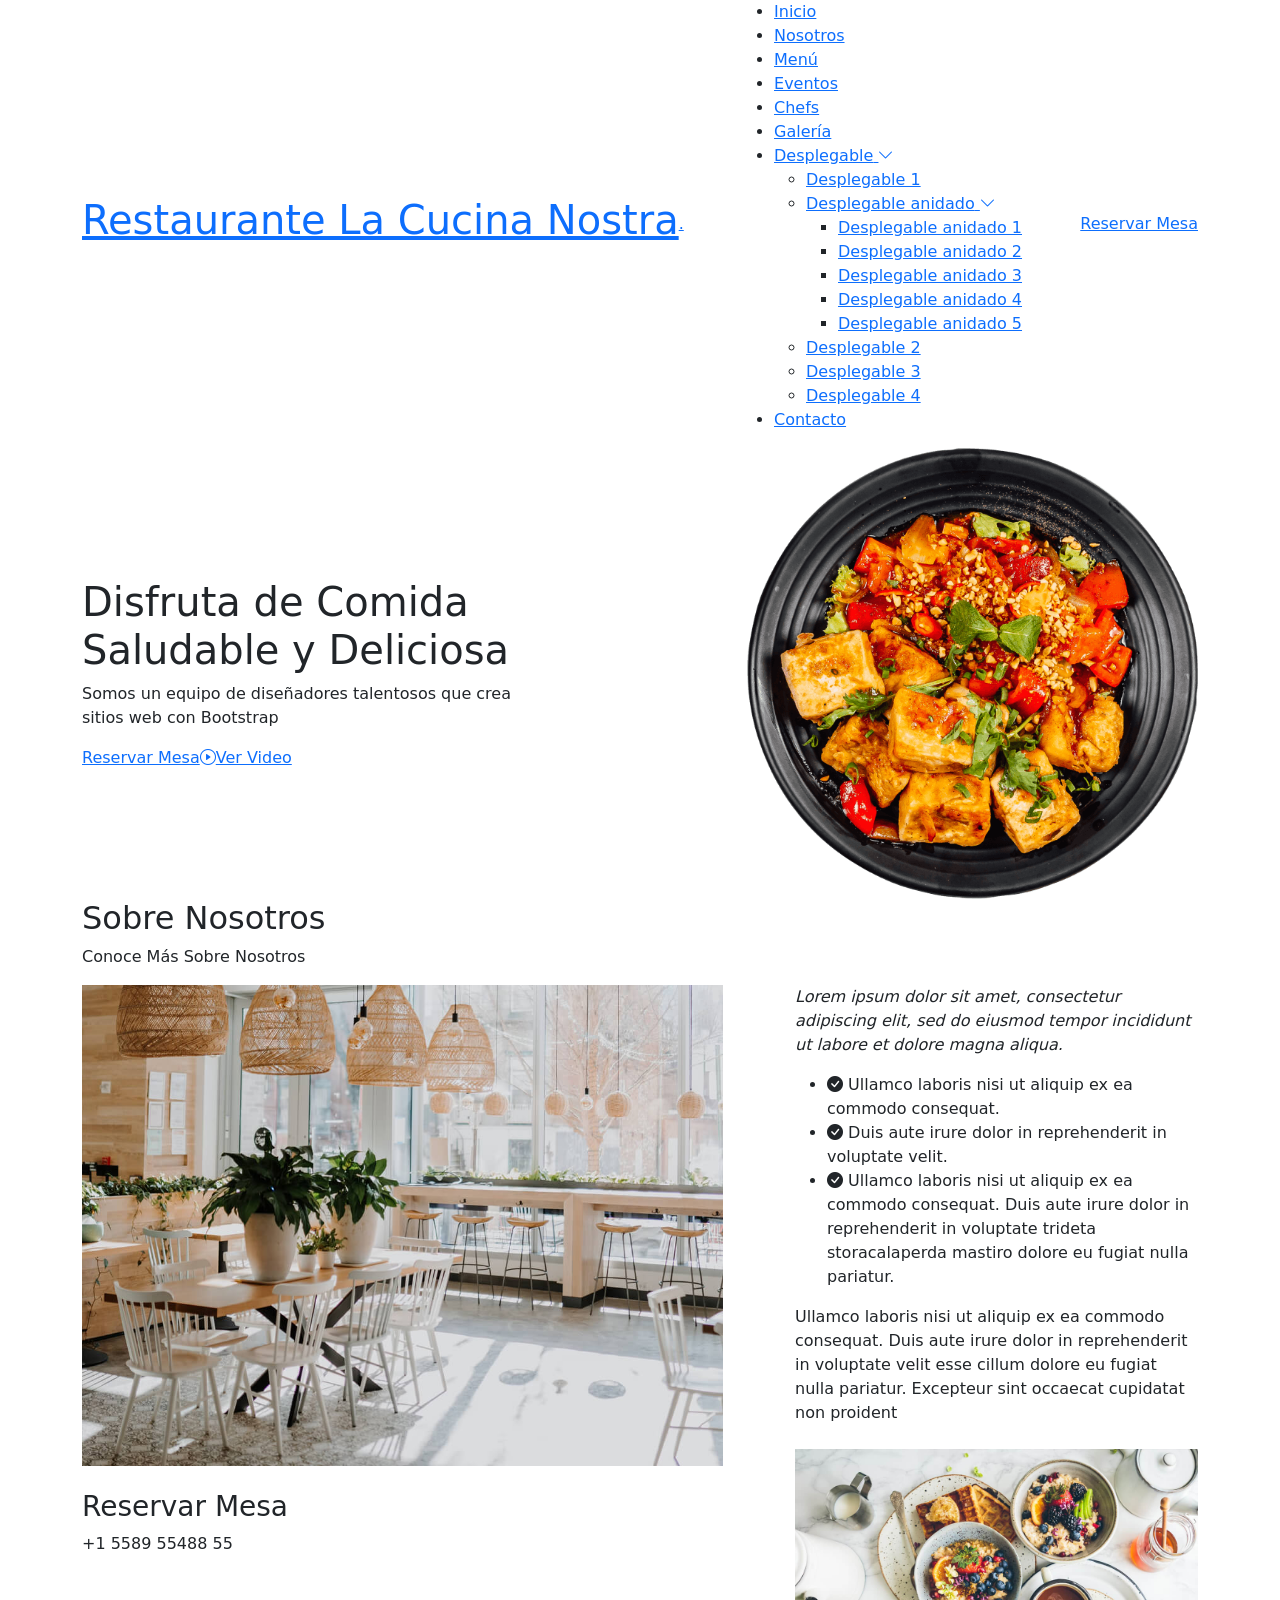
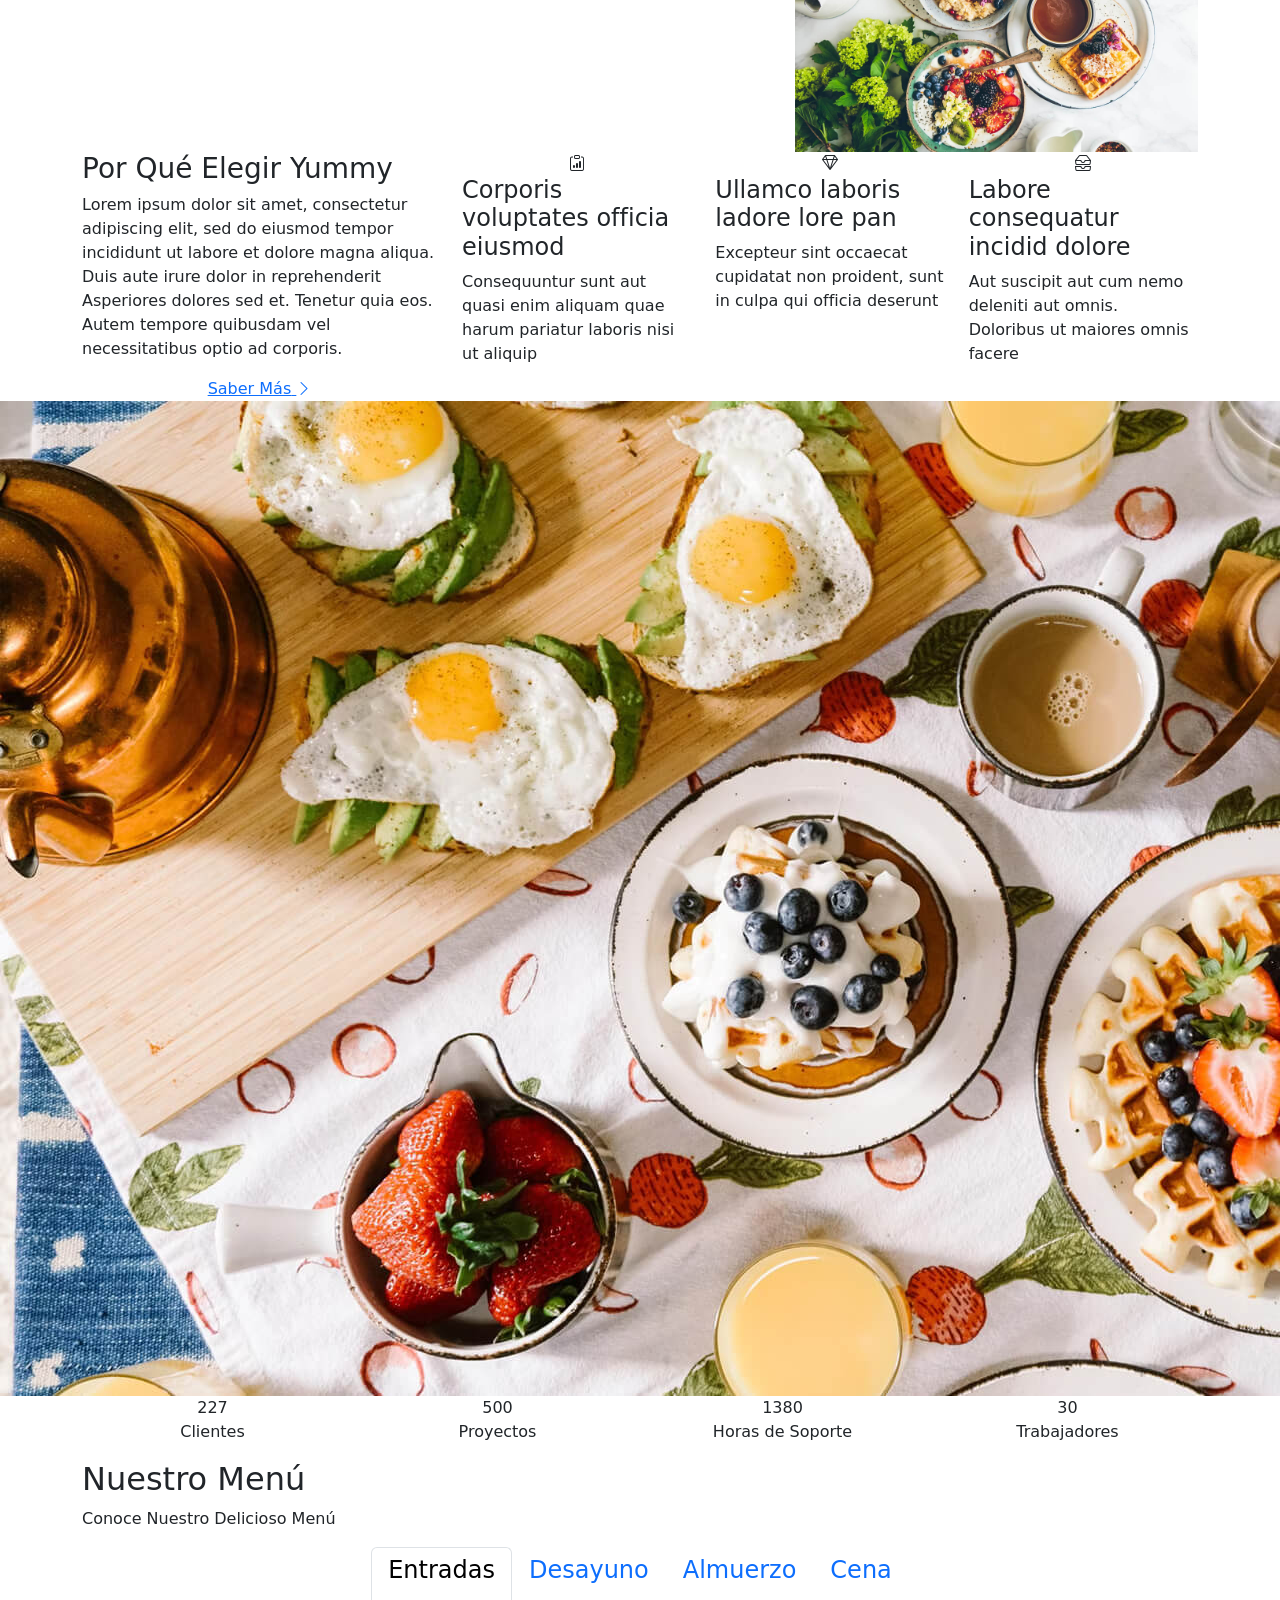
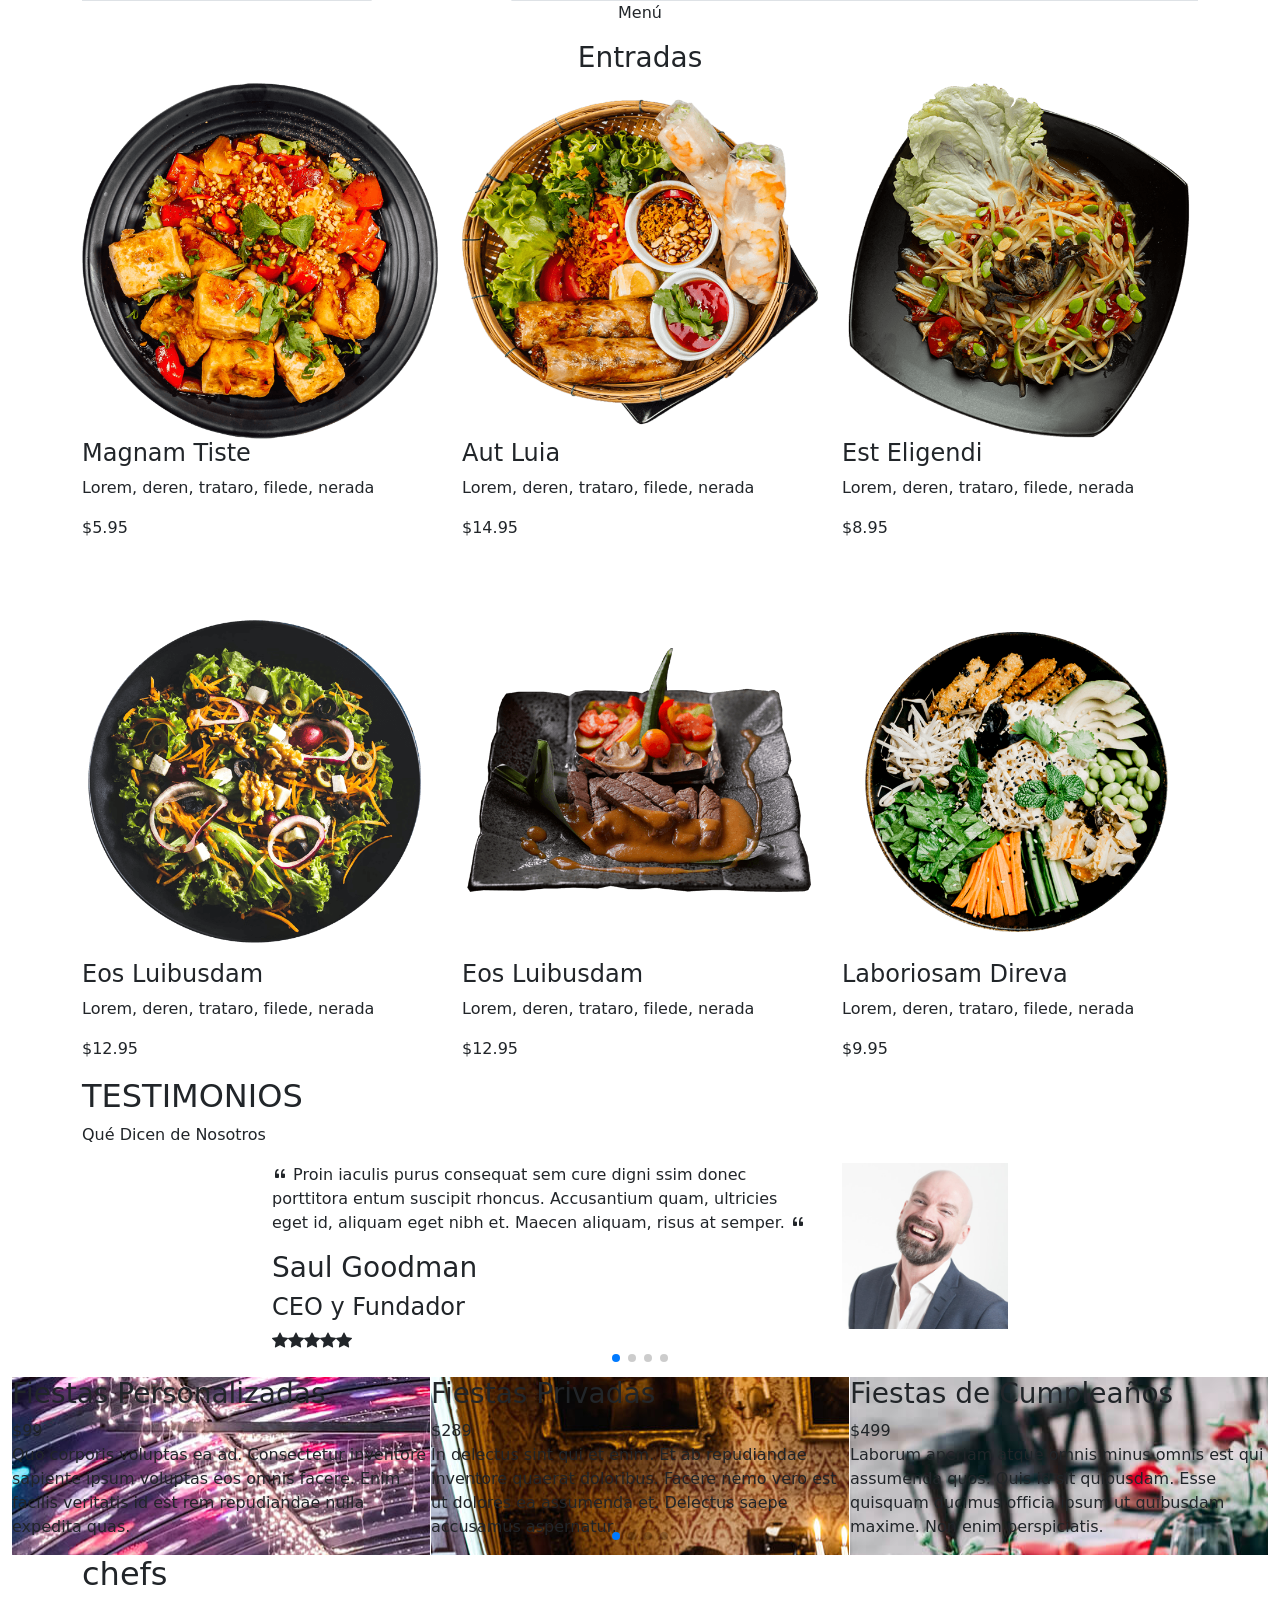
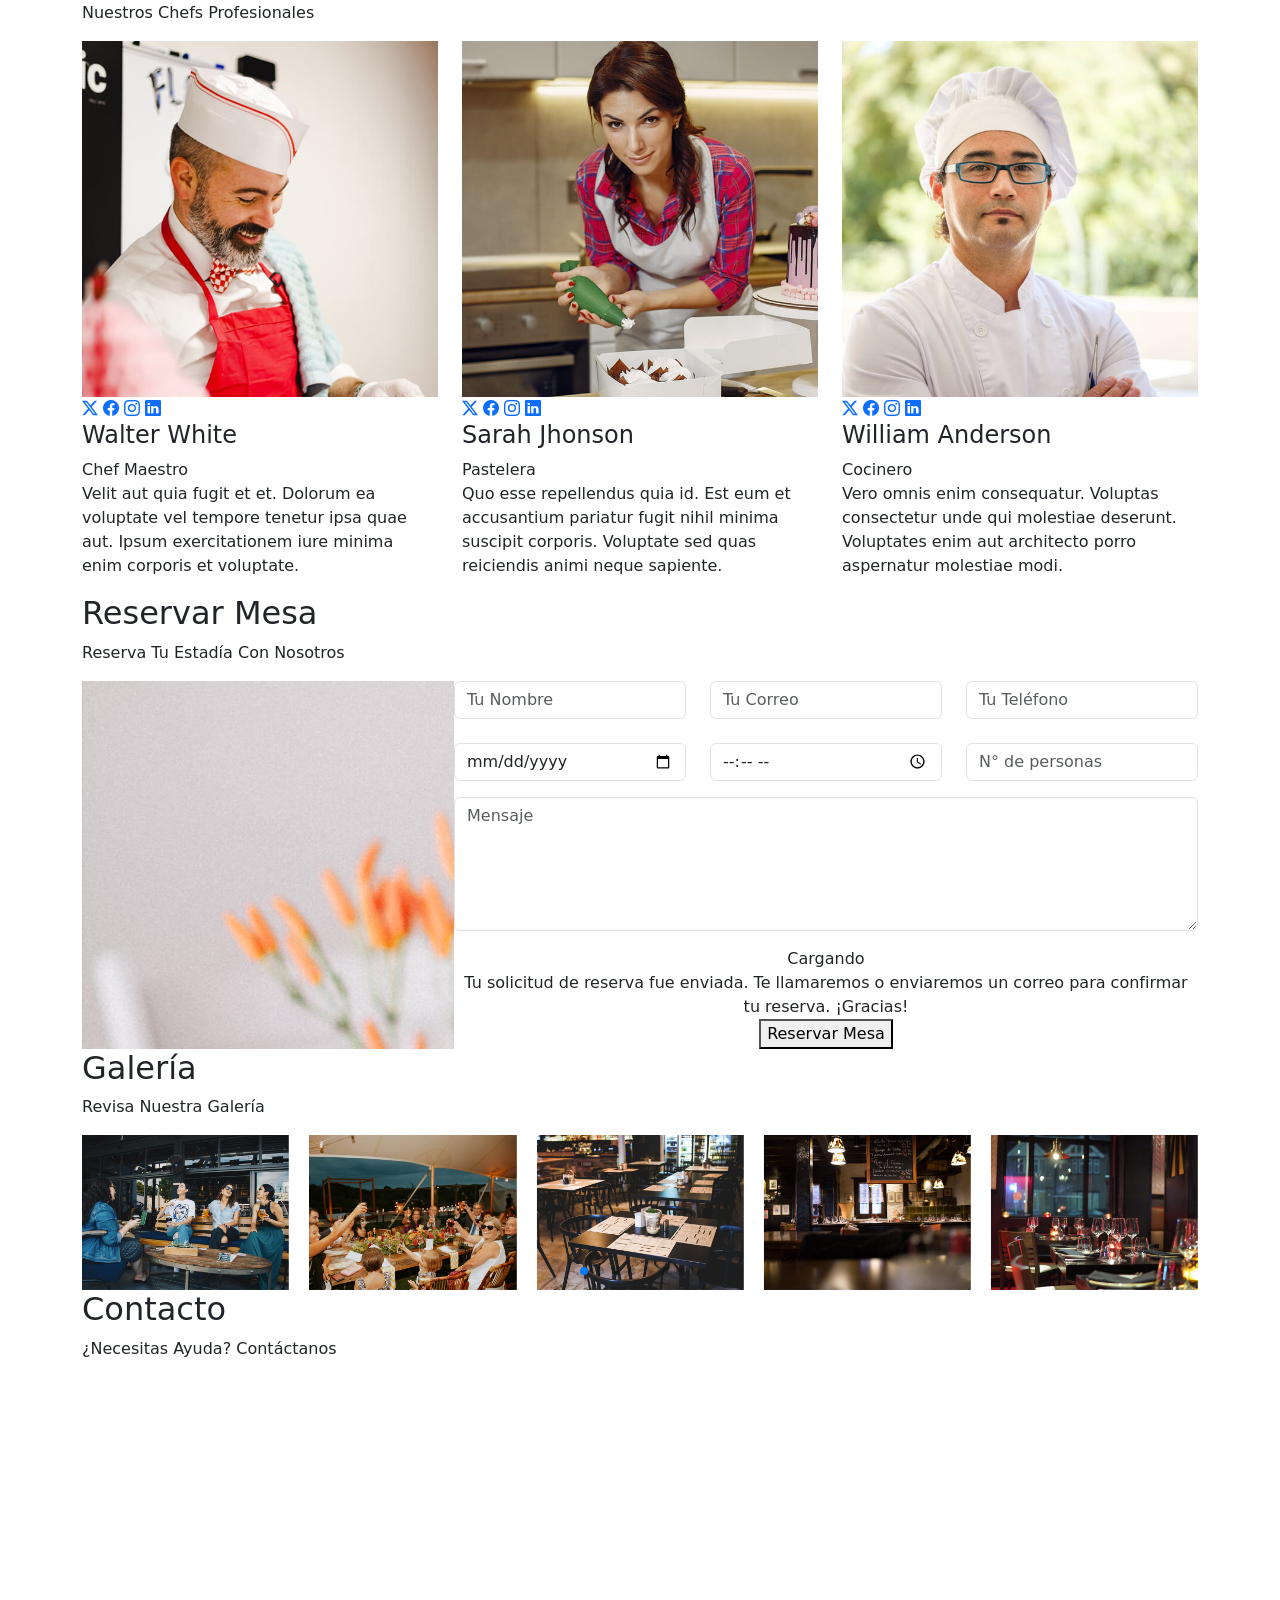
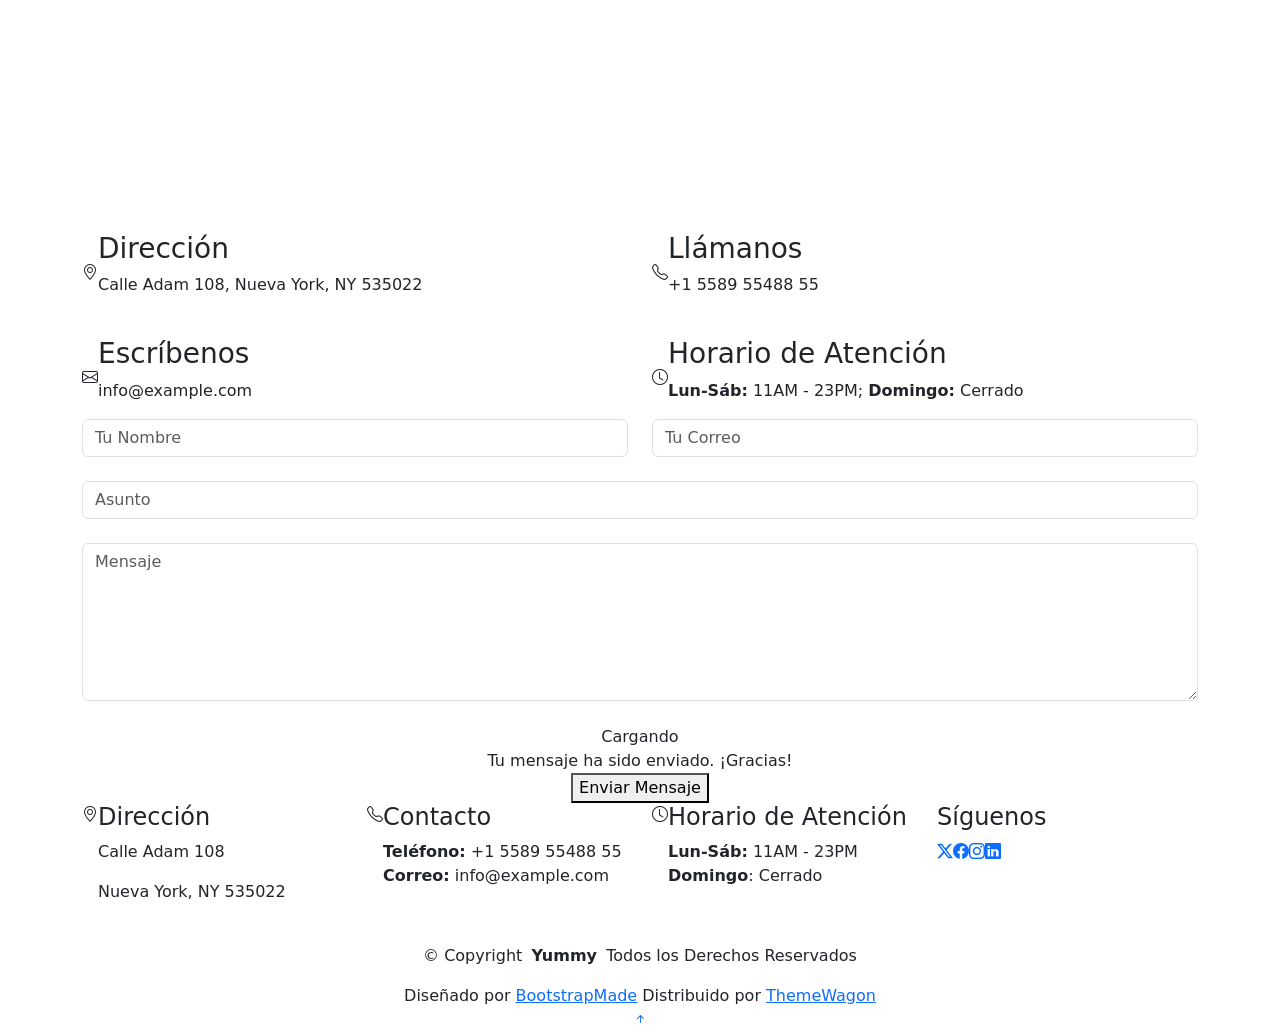
==== commit 88c4e388: "Restuarante capichi" ====
--- a/Restuarante Italiano/index.html
+++ b/Restuarante Italiano/index.html
@@ -4,7 +4,7 @@
 <head>
   <meta charset="utf-8">
   <meta content="width=device-width, initial-scale=1.0" name="viewport">
-  <title>Restuarante La Cucina nostra</title>
+  <title>Restaurante La Cucina Nostra</title>
   <meta name="description" content="">
   <meta name="keywords" content="">
 
@@ -35,43 +35,43 @@
     <div class="container position-relative d-flex align-items-center justify-content-between">
 
       <a href="index.html" class="logo d-flex align-items-center me-auto me-xl-0">
-        <!-- Uncomment the line below if you also wish to use an image logo -->
+        <!-- Descomenta la línea de abajo si también quieres usar un logo con imagen -->
         <!-- <img src="assets/img/logo.png" alt=""> -->
-        <h1 class="sitename">Restuarante La Cucina nostra</h1>
+        <h1 class="sitename">Restaurante La Cucina Nostra</h1>
         <span>.</span>
       </a>
 
       <nav id="navmenu" class="navmenu">
         <ul>
-          <li><a href="#hero" class="active">Home<br></a></li>
-          <li><a href="#about">About</a></li>
-          <li><a href="#menu">Menu</a></li>
-          <li><a href="#events">Events</a></li>
+          <li><a href="#hero" class="active">Inicio<br></a></li>
+          <li><a href="#about">Nosotros</a></li>
+          <li><a href="#menu">Menú</a></li>
+          <li><a href="#events">Eventos</a></li>
           <li><a href="#chefs">Chefs</a></li>
-          <li><a href="#gallery">Gallery</a></li>
-          <li class="dropdown"><a href="#"><span>Dropdown</span> <i class="bi bi-chevron-down toggle-dropdown"></i></a>
+          <li><a href="#gallery">Galería</a></li>
+          <li class="dropdown"><a href="#"><span>Desplegable</span> <i class="bi bi-chevron-down toggle-dropdown"></i></a>
             <ul>
-              <li><a href="#">Dropdown 1</a></li>
-              <li class="dropdown"><a href="#"><span>Deep Dropdown</span> <i class="bi bi-chevron-down toggle-dropdown"></i></a>
+              <li><a href="#">Desplegable 1</a></li>
+              <li class="dropdown"><a href="#"><span>Desplegable anidado</span> <i class="bi bi-chevron-down toggle-dropdown"></i></a>
                 <ul>
-                  <li><a href="#">Deep Dropdown 1</a></li>
-                  <li><a href="#">Deep Dropdown 2</a></li>
-                  <li><a href="#">Deep Dropdown 3</a></li>
-                  <li><a href="#">Deep Dropdown 4</a></li>
-                  <li><a href="#">Deep Dropdown 5</a></li>
+                  <li><a href="#">Desplegable anidado 1</a></li>
+                  <li><a href="#">Desplegable anidado 2</a></li>
+                  <li><a href="#">Desplegable anidado 3</a></li>
+                  <li><a href="#">Desplegable anidado 4</a></li>
+                  <li><a href="#">Desplegable anidado 5</a></li>
                 </ul>
               </li>
-              <li><a href="#">Dropdown 2</a></li>
-              <li><a href="#">Dropdown 3</a></li>
-              <li><a href="#">Dropdown 4</a></li>
+              <li><a href="#">Desplegable 2</a></li>
+              <li><a href="#">Desplegable 3</a></li>
+              <li><a href="#">Desplegable 4</a></li>
             </ul>
           </li>
-          <li><a href="#contact">Contact</a></li>
+          <li><a href="#contact">Contacto</a></li>
         </ul>
         <i class="mobile-nav-toggle d-xl-none bi bi-list"></i>
       </nav>
 
-      <a class="btn-getstarted" href="index.html#book-a-table">Book a Table</a>
+      <a class="btn-getstarted" href="index.html#book-a-table">Reservar Mesa</a>
 
     </div>
   </header>
@@ -84,11 +84,11 @@
       <div class="container">
         <div class="row gy-4 justify-content-center justify-content-lg-between">
           <div class="col-lg-5 order-2 order-lg-1 d-flex flex-column justify-content-center">
-            <h1 data-aos="fade-up">Enjoy Your Healthy<br>Delicious Food</h1>
-            <p data-aos="fade-up" data-aos-delay="100">We are team of talented designers making websites with Bootstrap</p>
+            <h1 data-aos="fade-up">Disfruta de Comida<br>Saludable y Deliciosa</h1>
+            <p data-aos="fade-up" data-aos-delay="100">Somos un equipo de diseñadores talentosos que crea sitios web con Bootstrap</p>
             <div class="d-flex" data-aos="fade-up" data-aos-delay="200">
-              <a href="#book-a-table" class="btn-get-started">Booka a Table</a>
-              <a href="https://www.youtube.com/watch?v=Y7f98aduVJ8" class="glightbox btn-watch-video d-flex align-items-center"><i class="bi bi-play-circle"></i><span>Watch Video</span></a>
+              <a href="#book-a-table" class="btn-get-started">Reservar Mesa</a>
+              <a href="https://www.youtube.com/watch?v=Y7f98aduVJ8" class="glightbox btn-watch-video d-flex align-items-center"><i class="bi bi-play-circle"></i><span>Ver Video</span></a>
             </div>
           </div>
           <div class="col-lg-5 order-1 order-lg-2 hero-img" data-aos="zoom-out">
@@ -104,8 +104,8 @@
 
       <!-- Section Title -->
       <div class="container section-title" data-aos="fade-up">
-        <h2>About Us<br></h2>
-        <p><span>Learn More</span> <span class="description-title">About Us</span></p>
+        <h2>Sobre Nosotros<br></h2>
+        <p><span>Conoce Más</span> <span class="description-title">Sobre Nosotros</span></p>
       </div><!-- End Section Title -->
 
       <div class="container">
@@ -114,7 +114,7 @@
           <div class="col-lg-7" data-aos="fade-up" data-aos-delay="100">
             <img src="assets/img/about.jpg" class="img-fluid mb-4" alt="">
             <div class="book-a-table">
-              <h3>Book a Table</h3>
+              <h3>Reservar Mesa</h3>
               <p>+1 5589 55488 55</p>
             </div>
           </div>
@@ -155,13 +155,13 @@
 
           <div class="col-lg-4" data-aos="fade-up" data-aos-delay="100">
             <div class="why-box">
-              <h3>Why Choose Yummy</h3>
+              <h3>Por Qué Elegir Yummy</h3>
               <p>
                 Lorem ipsum dolor sit amet, consectetur adipiscing elit, sed do eiusmod tempor incididunt ut labore et dolore magna aliqua. Duis aute irure dolor in reprehenderit
                 Asperiores dolores sed et. Tenetur quia eos. Autem tempore quibusdam vel necessitatibus optio ad corporis.
               </p>
               <div class="text-center">
-                <a href="#" class="more-btn"><span>Learn More</span> <i class="bi bi-chevron-right"></i></a>
+                <a href="#" class="more-btn"><span>Saber Más</span> <i class="bi bi-chevron-right"></i></a>
               </div>
             </div>
           </div><!-- End Why Box -->
@@ -214,28 +214,28 @@
           <div class="col-lg-3 col-md-6">
             <div class="stats-item text-center w-100 h-100">
               <span data-purecounter-start="0" data-purecounter-end="232" data-purecounter-duration="1" class="purecounter"></span>
-              <p>Clients</p>
+              <p>Clientes</p>
             </div>
           </div><!-- End Stats Item -->
 
           <div class="col-lg-3 col-md-6">
             <div class="stats-item text-center w-100 h-100">
               <span data-purecounter-start="0" data-purecounter-end="521" data-purecounter-duration="1" class="purecounter"></span>
-              <p>Projects</p>
+              <p>Proyectos</p>
             </div>
           </div><!-- End Stats Item -->
 
           <div class="col-lg-3 col-md-6">
             <div class="stats-item text-center w-100 h-100">
               <span data-purecounter-start="0" data-purecounter-end="1453" data-purecounter-duration="1" class="purecounter"></span>
-              <p>Hours Of Support</p>
+              <p>Horas de Soporte</p>
             </div>
           </div><!-- End Stats Item -->
 
           <div class="col-lg-3 col-md-6">
             <div class="stats-item text-center w-100 h-100">
               <span data-purecounter-start="0" data-purecounter-end="32" data-purecounter-duration="1" class="purecounter"></span>
-              <p>Workers</p>
+              <p>Trabajadores</p>
             </div>
           </div><!-- End Stats Item -->
 
@@ -250,8 +250,8 @@
 
       <!-- Section Title -->
       <div class="container section-title" data-aos="fade-up">
-        <h2>Our Menu</h2>
-        <p><span>Check Our</span> <span class="description-title">Yummy Menu</span></p>
+        <h2>Nuestro Menú</h2>
+        <p><span>Conoce Nuestro</span> <span class="description-title">Delicioso Menú</span></p>
       </div><!-- End Section Title -->
 
       <div class="container">
@@ -260,25 +260,25 @@
 
           <li class="nav-item">
             <a class="nav-link active show" data-bs-toggle="tab" data-bs-target="#menu-starters">
-              <h4>Starters</h4>
+              <h4>Entradas</h4>
             </a>
           </li><!-- End tab nav item -->
 
           <li class="nav-item">
             <a class="nav-link" data-bs-toggle="tab" data-bs-target="#menu-breakfast">
-              <h4>Breakfast</h4>
+              <h4>Desayuno</h4>
             </a><!-- End tab nav item -->
 
           </li>
           <li class="nav-item">
             <a class="nav-link" data-bs-toggle="tab" data-bs-target="#menu-lunch">
-              <h4>Lunch</h4>
+              <h4>Almuerzo</h4>
             </a>
           </li><!-- End tab nav item -->
 
           <li class="nav-item">
             <a class="nav-link" data-bs-toggle="tab" data-bs-target="#menu-dinner">
-              <h4>Dinner</h4>
+              <h4>Cena</h4>
             </a>
           </li><!-- End tab nav item -->
 
@@ -289,8 +289,8 @@
           <div class="tab-pane fade active show" id="menu-starters">
 
             <div class="tab-header text-center">
-              <p>Menu</p>
-              <h3>Starters</h3>
+              <p>Menú</p>
+              <h3>Entradas</h3>
             </div>
 
             <div class="row gy-5">
@@ -367,8 +367,8 @@
           <div class="tab-pane fade" id="menu-breakfast">
 
             <div class="tab-header text-center">
-              <p>Menu</p>
-              <h3>Breakfast</h3>
+              <p>Menú</p>
+              <h3>Desayuno</h3>
             </div>
 
             <div class="row gy-5">
@@ -445,8 +445,8 @@
           <div class="tab-pane fade" id="menu-lunch">
 
             <div class="tab-header text-center">
-              <p>Menu</p>
-              <h3>Lunch</h3>
+              <p>Menú</p>
+              <h3>Almuerzo</h3>
             </div>
 
             <div class="row gy-5">
@@ -523,8 +523,8 @@
           <div class="tab-pane fade" id="menu-dinner">
 
             <div class="tab-header text-center">
-              <p>Menu</p>
-              <h3>Dinner</h3>
+              <p>Menú</p>
+              <h3>Cena</h3>
             </div>
 
             <div class="row gy-5">
@@ -609,8 +609,8 @@
 
       <!-- Section Title -->
       <div class="container section-title" data-aos="fade-up">
-        <h2>TESTIMONIALS</h2>
-        <p>What Are They <span class="description-title">Saying About Us</span></p>
+        <h2>TESTIMONIOS</h2>
+        <p>Qué Dicen <span class="description-title">de Nosotros</span></p>
       </div><!-- End Section Title -->
 
       <div class="container" data-aos="fade-up" data-aos-delay="100">
@@ -644,7 +644,7 @@
                         <i class="bi bi-quote quote-icon-right"></i>
                       </p>
                       <h3>Saul Goodman</h3>
-                      <h4>Ceo &amp; Founder</h4>
+                      <h4>CEO y Fundador</h4>
                       <div class="stars">
                         <i class="bi bi-star-fill"></i><i class="bi bi-star-fill"></i><i class="bi bi-star-fill"></i><i class="bi bi-star-fill"></i><i class="bi bi-star-fill"></i>
                       </div>
@@ -668,7 +668,7 @@
                         <i class="bi bi-quote quote-icon-right"></i>
                       </p>
                       <h3>Sara Wilsson</h3>
-                      <h4>Designer</h4>
+                      <h4>Diseñadora</h4>
                       <div class="stars">
                         <i class="bi bi-star-fill"></i><i class="bi bi-star-fill"></i><i class="bi bi-star-fill"></i><i class="bi bi-star-fill"></i><i class="bi bi-star-fill"></i>
                       </div>
@@ -692,7 +692,7 @@
                         <i class="bi bi-quote quote-icon-right"></i>
                       </p>
                       <h3>Jena Karlis</h3>
-                      <h4>Store Owner</h4>
+                      <h4>Dueña de Tienda</h4>
                       <div class="stars">
                         <i class="bi bi-star-fill"></i><i class="bi bi-star-fill"></i><i class="bi bi-star-fill"></i><i class="bi bi-star-fill"></i><i class="bi bi-star-fill"></i>
                       </div>
@@ -716,7 +716,7 @@
                         <i class="bi bi-quote quote-icon-right"></i>
                       </p>
                       <h3>John Larson</h3>
-                      <h4>Entrepreneur</h4>
+                      <h4>Emprendedor</h4>
                       <div class="stars">
                         <i class="bi bi-star-fill"></i><i class="bi bi-star-fill"></i><i class="bi bi-star-fill"></i><i class="bi bi-star-fill"></i><i class="bi bi-star-fill"></i>
                       </div>
@@ -771,7 +771,7 @@
           <div class="swiper-wrapper">
 
             <div class="swiper-slide event-item d-flex flex-column justify-content-end" style="background-image: url(assets/img/events-1.jpg)">
-              <h3>Custom Parties</h3>
+              <h3>Fiestas Personalizadas</h3>
               <div class="price align-self-start">$99</div>
               <p class="description">
                 Quo corporis voluptas ea ad. Consectetur inventore sapiente ipsum voluptas eos omnis facere. Enim facilis veritatis id est rem repudiandae nulla expedita quas.
@@ -779,7 +779,7 @@
             </div><!-- End Event item -->
 
             <div class="swiper-slide event-item d-flex flex-column justify-content-end" style="background-image: url(assets/img/events-2.jpg)">
-              <h3>Private Parties</h3>
+              <h3>Fiestas Privadas</h3>
               <div class="price align-self-start">$289</div>
               <p class="description">
                 In delectus sint qui et enim. Et ab repudiandae inventore quaerat doloribus. Facere nemo vero est ut dolores ea assumenda et. Delectus saepe accusamus aspernatur.
@@ -787,7 +787,7 @@
             </div><!-- End Event item -->
 
             <div class="swiper-slide event-item d-flex flex-column justify-content-end" style="background-image: url(assets/img/events-3.jpg)">
-              <h3>Birthday Parties</h3>
+              <h3>Fiestas de Cumpleaños</h3>
               <div class="price align-self-start">$499</div>
               <p class="description">
                 Laborum aperiam atque omnis minus omnis est qui assumenda quos. Quis id sit quibusdam. Esse quisquam ducimus officia ipsum ut quibusdam maxime. Non enim perspiciatis.
@@ -795,7 +795,7 @@
             </div><!-- End Event item -->
 
             <div class="swiper-slide event-item d-flex flex-column justify-content-end" style="background-image: url(assets/img/events-4.jpg)">
-              <h3>Wedding Parties</h3>
+              <h3>Fiestas de Boda</h3>
               <div class="price align-self-start">$899</div>
               <p class="description">
                 Laborum aperiam atque omnis minus omnis est qui assumenda quos. Quis id sit quibusdam. Esse quisquam ducimus officia ipsum ut quibusdam maxime. Non enim perspiciatis.
@@ -816,7 +816,7 @@
       <!-- Section Title -->
       <div class="container section-title" data-aos="fade-up">
         <h2>chefs</h2>
-        <p><span>Our</span> <span class="description-title">Proffesional Chefs<br></span></p>
+        <p><span>Nuestros</span> <span class="description-title">Chefs Profesionales<br></span></p>
       </div><!-- End Section Title -->
 
       <div class="container">
@@ -836,7 +836,7 @@
               </div>
               <div class="member-info">
                 <h4>Walter White</h4>
-                <span>Master Chef</span>
+                <span>Chef Maestro</span>
                 <p>Velit aut quia fugit et et. Dolorum ea voluptate vel tempore tenetur ipsa quae aut. Ipsum exercitationem iure minima enim corporis et voluptate.</p>
               </div>
             </div>
@@ -855,7 +855,7 @@
               </div>
               <div class="member-info">
                 <h4>Sarah Jhonson</h4>
-                <span>Patissier</span>
+                <span>Pastelera</span>
                 <p>Quo esse repellendus quia id. Est eum et accusantium pariatur fugit nihil minima suscipit corporis. Voluptate sed quas reiciendis animi neque sapiente.</p>
               </div>
             </div>
@@ -874,7 +874,7 @@
               </div>
               <div class="member-info">
                 <h4>William Anderson</h4>
-                <span>Cook</span>
+                <span>Cocinero</span>
                 <p>Vero omnis enim consequatur. Voluptas consectetur unde qui molestiae deserunt. Voluptates enim aut architecto porro aspernatur molestiae modi.</p>
               </div>
             </div>
@@ -891,8 +891,8 @@
 
       <!-- Section Title -->
       <div class="container section-title" data-aos="fade-up">
-        <h2>Book A Table</h2>
-        <p><span>Book Your</span> <span class="description-title">Stay With Us<br></span></p>
+        <h2>Reservar Mesa</h2>
+        <p><span>Reserva Tu</span> <span class="description-title">Estadía Con Nosotros<br></span></p>
       </div><!-- End Section Title -->
 
       <div class="container">
@@ -905,34 +905,34 @@
             <form action="forms/book-a-table.php" method="post" role="form" class="php-email-form">
               <div class="row gy-4">
                 <div class="col-lg-4 col-md-6">
-                  <input type="text" name="name" class="form-control" id="name" placeholder="Your Name" required="">
+                  <input type="text" name="name" class="form-control" id="name" placeholder="Tu Nombre" required="">
                 </div>
                 <div class="col-lg-4 col-md-6">
-                  <input type="email" class="form-control" name="email" id="email" placeholder="Your Email" required="">
+                  <input type="email" class="form-control" name="email" id="email" placeholder="Tu Correo" required="">
                 </div>
                 <div class="col-lg-4 col-md-6">
-                  <input type="text" class="form-control" name="phone" id="phone" placeholder="Your Phone" required="">
+                  <input type="text" class="form-control" name="phone" id="phone" placeholder="Tu Teléfono" required="">
                 </div>
                 <div class="col-lg-4 col-md-6">
-                  <input type="date" name="date" class="form-control" id="date" placeholder="Date" required="">
+                  <input type="date" name="date" class="form-control" id="date" placeholder="Fecha" required="">
                 </div>
                 <div class="col-lg-4 col-md-6">
-                  <input type="time" class="form-control" name="time" id="time" placeholder="Time" required="">
+                  <input type="time" class="form-control" name="time" id="time" placeholder="Hora" required="">
                 </div>
                 <div class="col-lg-4 col-md-6">
-                  <input type="number" class="form-control" name="people" id="people" placeholder="# of people" required="">
+                  <input type="number" class="form-control" name="people" id="people" placeholder="N° de personas" required="">
                 </div>
               </div>
 
               <div class="form-group mt-3">
-                <textarea class="form-control" name="message" rows="5" placeholder="Message"></textarea>
+                <textarea class="form-control" name="message" rows="5" placeholder="Mensaje"></textarea>
               </div>
 
               <div class="text-center mt-3">
-                <div class="loading">Loading</div>
+                <div class="loading">Cargando</div>
                 <div class="error-message"></div>
-                <div class="sent-message">Your booking request was sent. We will call back or send an Email to confirm your reservation. Thank you!</div>
-                <button type="submit">Book a Table</button>
+                <div class="sent-message">Tu solicitud de reserva fue enviada. Te llamaremos o enviaremos un correo para confirmar tu reserva. ¡Gracias!</div>
+                <button type="submit">Reservar Mesa</button>
               </div>
             </form>
           </div><!-- End Reservation Form -->
@@ -948,8 +948,8 @@
 
       <!-- Section Title -->
       <div class="container section-title" data-aos="fade-up">
-        <h2>Gallery</h2>
-        <p><span>Check</span> <span class="description-title">Our Gallery</span></p>
+        <h2>Galería</h2>
+        <p><span>Revisa</span> <span class="description-title">Nuestra Galería</span></p>
       </div><!-- End Section Title -->
 
       <div class="container" data-aos="fade-up" data-aos-delay="100">
@@ -1007,8 +1007,8 @@
 
       <!-- Section Title -->
       <div class="container section-title" data-aos="fade-up">
-        <h2>Contact</h2>
-        <p><span>Need Help?</span> <span class="description-title">Contact Us</span></p>
+        <h2>Contacto</h2>
+        <p><span>¿Necesitas Ayuda?</span> <span class="description-title">Contáctanos</span></p>
       </div><!-- End Section Title -->
 
       <div class="container" data-aos="fade-up" data-aos-delay="100">
@@ -1023,8 +1023,8 @@
             <div class="info-item d-flex align-items-center" data-aos="fade-up" data-aos-delay="200">
               <i class="icon bi bi-geo-alt flex-shrink-0"></i>
               <div>
-                <h3>Address</h3>
-                <p>A108 Adam Street, New York, NY 535022</p>
+                <h3>Dirección</h3>
+                <p>Calle Adam 108, Nueva York, NY 535022</p>
               </div>
             </div>
           </div><!-- End Info Item -->
@@ -1033,7 +1033,7 @@
             <div class="info-item d-flex align-items-center" data-aos="fade-up" data-aos-delay="300">
               <i class="icon bi bi-telephone flex-shrink-0"></i>
               <div>
-                <h3>Call Us</h3>
+                <h3>Llámanos</h3>
                 <p>+1 5589 55488 55</p>
               </div>
             </div>
@@ -1043,7 +1043,7 @@
             <div class="info-item d-flex align-items-center" data-aos="fade-up" data-aos-delay="400">
               <i class="icon bi bi-envelope flex-shrink-0"></i>
               <div>
-                <h3>Email Us</h3>
+                <h3>Escríbenos</h3>
                 <p>info@example.com</p>
               </div>
             </div>
@@ -1053,8 +1053,8 @@
             <div class="info-item d-flex align-items-center" data-aos="fade-up" data-aos-delay="500">
               <i class="icon bi bi-clock flex-shrink-0"></i>
               <div>
-                <h3>Opening Hours<br></h3>
-                <p><strong>Mon-Sat:</strong> 11AM - 23PM; <strong>Sunday:</strong> Closed</p>
+                <h3>Horario de Atención<br></h3>
+                <p><strong>Lun-Sáb:</strong> 11AM - 23PM; <strong>Domingo:</strong> Cerrado</p>
               </div>
             </div>
           </div><!-- End Info Item -->
@@ -1065,27 +1065,27 @@
           <div class="row gy-4">
 
             <div class="col-md-6">
-              <input type="text" name="name" class="form-control" placeholder="Your Name" required="">
+              <input type="text" name="name" class="form-control" placeholder="Tu Nombre" required="">
             </div>
 
             <div class="col-md-6 ">
-              <input type="email" class="form-control" name="email" placeholder="Your Email" required="">
+              <input type="email" class="form-control" name="email" placeholder="Tu Correo" required="">
             </div>
 
             <div class="col-md-12">
-              <input type="text" class="form-control" name="subject" placeholder="Subject" required="">
+              <input type="text" class="form-control" name="subject" placeholder="Asunto" required="">
             </div>
 
             <div class="col-md-12">
-              <textarea class="form-control" name="message" rows="6" placeholder="Message" required=""></textarea>
+              <textarea class="form-control" name="message" rows="6" placeholder="Mensaje" required=""></textarea>
             </div>
 
             <div class="col-md-12 text-center">
-              <div class="loading">Loading</div>
+              <div class="loading">Cargando</div>
               <div class="error-message"></div>
-              <div class="sent-message">Your message has been sent. Thank you!</div>
-
-              <button type="submit">Send Message</button>
+              <div class="sent-message">Tu mensaje ha sido enviado. ¡Gracias!</div>
+
+              <button type="submit">Enviar Mensaje</button>
             </div>
 
           </div>
@@ -1104,9 +1104,9 @@
         <div class="col-lg-3 col-md-6 d-flex">
           <i class="bi bi-geo-alt icon"></i>
           <div class="address">
-            <h4>Address</h4>
-            <p>A108 Adam Street</p>
-            <p>New York, NY 535022</p>
+            <h4>Dirección</h4>
+            <p>Calle Adam 108</p>
+            <p>Nueva York, NY 535022</p>
             <p></p>
           </div>
 
@@ -1115,10 +1115,10 @@
         <div class="col-lg-3 col-md-6 d-flex">
           <i class="bi bi-telephone icon"></i>
           <div>
-            <h4>Contact</h4>
+            <h4>Contacto</h4>
             <p>
-              <strong>Phone:</strong> <span>+1 5589 55488 55</span><br>
-              <strong>Email:</strong> <span>info@example.com</span><br>
+              <strong>Teléfono:</strong> <span>+1 5589 55488 55</span><br>
+              <strong>Correo:</strong> <span>info@example.com</span><br>
             </p>
           </div>
         </div>
@@ -1126,16 +1126,16 @@
         <div class="col-lg-3 col-md-6 d-flex">
           <i class="bi bi-clock icon"></i>
           <div>
-            <h4>Opening Hours</h4>
+            <h4>Horario de Atención</h4>
             <p>
-              <strong>Mon-Sat:</strong> <span>11AM - 23PM</span><br>
-              <strong>Sunday</strong>: <span>Closed</span>
+              <strong>Lun-Sáb:</strong> <span>11AM - 23PM</span><br>
+              <strong>Domingo</strong>: <span>Cerrado</span>
             </p>
           </div>
         </div>
 
         <div class="col-lg-3 col-md-6">
-          <h4>Follow Us</h4>
+          <h4>Síguenos</h4>
           <div class="social-links d-flex">
             <a href="#" class="twitter"><i class="bi bi-twitter-x"></i></a>
             <a href="#" class="facebook"><i class="bi bi-facebook"></i></a>
@@ -1148,13 +1148,13 @@
     </div>
 
     <div class="container copyright text-center mt-4">
-      <p>© <span>Copyright</span> <strong class="px-1 sitename">Yummy</strong> <span>All Rights Reserved</span></p>
+      <p>© <span>Copyright</span> <strong class="px-1 sitename">Yummy</strong> <span>Todos los Derechos Reservados</span></p>
       <div class="credits">
-        <!-- All the links in the footer should remain intact. -->
-        <!-- You can delete the links only if you've purchased the pro version. -->
-        <!-- Licensing information: https://bootstrapmade.com/license/ -->
-        <!-- Purchase the pro version with working PHP/AJAX contact form: [buy-url] -->
-        Designed by <a href="https://bootstrapmade.com/">BootstrapMade</a> Distributed by <a href="https://themewagon.com">ThemeWagon</a>
+        <!-- Todos los enlaces del footer deben permanecer intactos. -->
+        <!-- Puedes eliminar los enlaces solo si compraste la versión pro. -->
+        <!-- Información de licencia: https://bootstrapmade.com/license/ -->
+        <!-- Compra la versión pro con formulario de contacto PHP/AJAX funcional: [buy-url] -->
+        Diseñado por <a href="https://bootstrapmade.com/">BootstrapMade</a> Distribuido por <a href="https://themewagon.com">ThemeWagon</a>
       </div>
     </div>
 
@@ -1179,4 +1179,4 @@
 
 </body>
 
-</html>+</html>
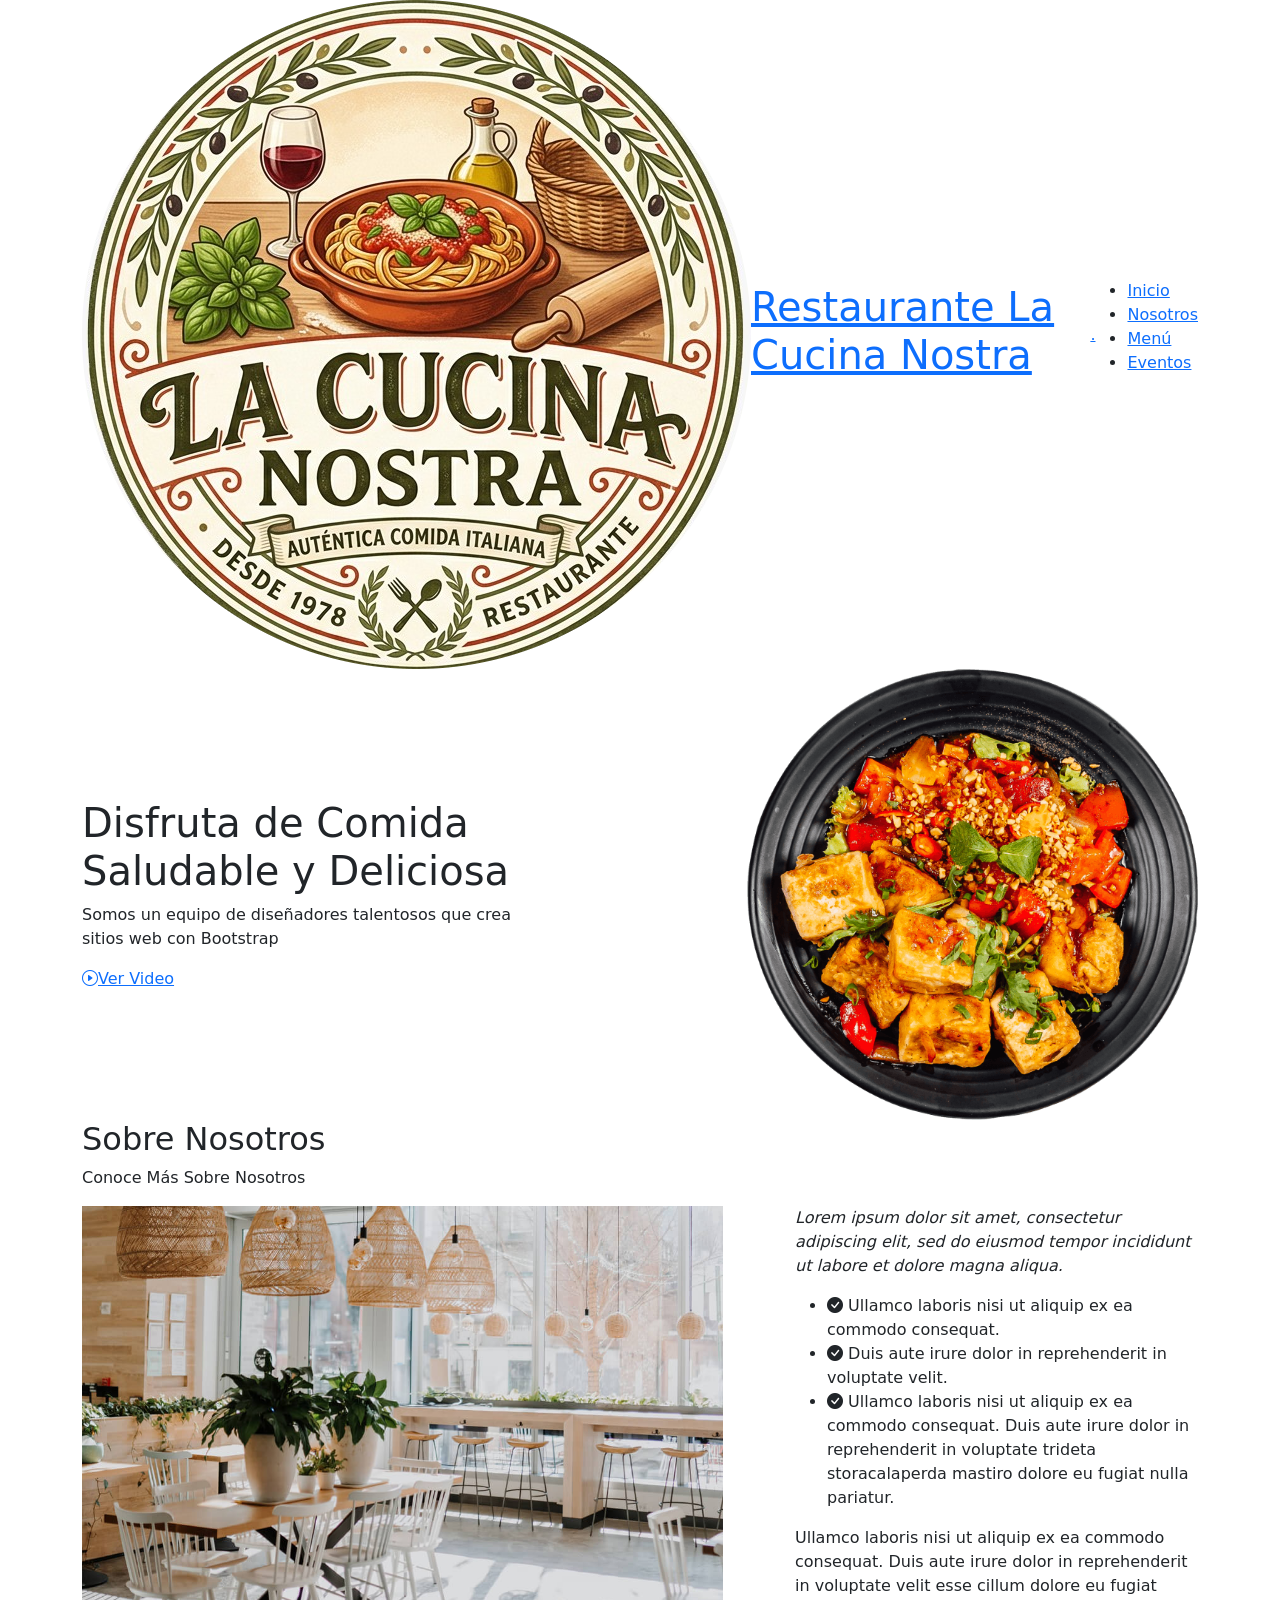
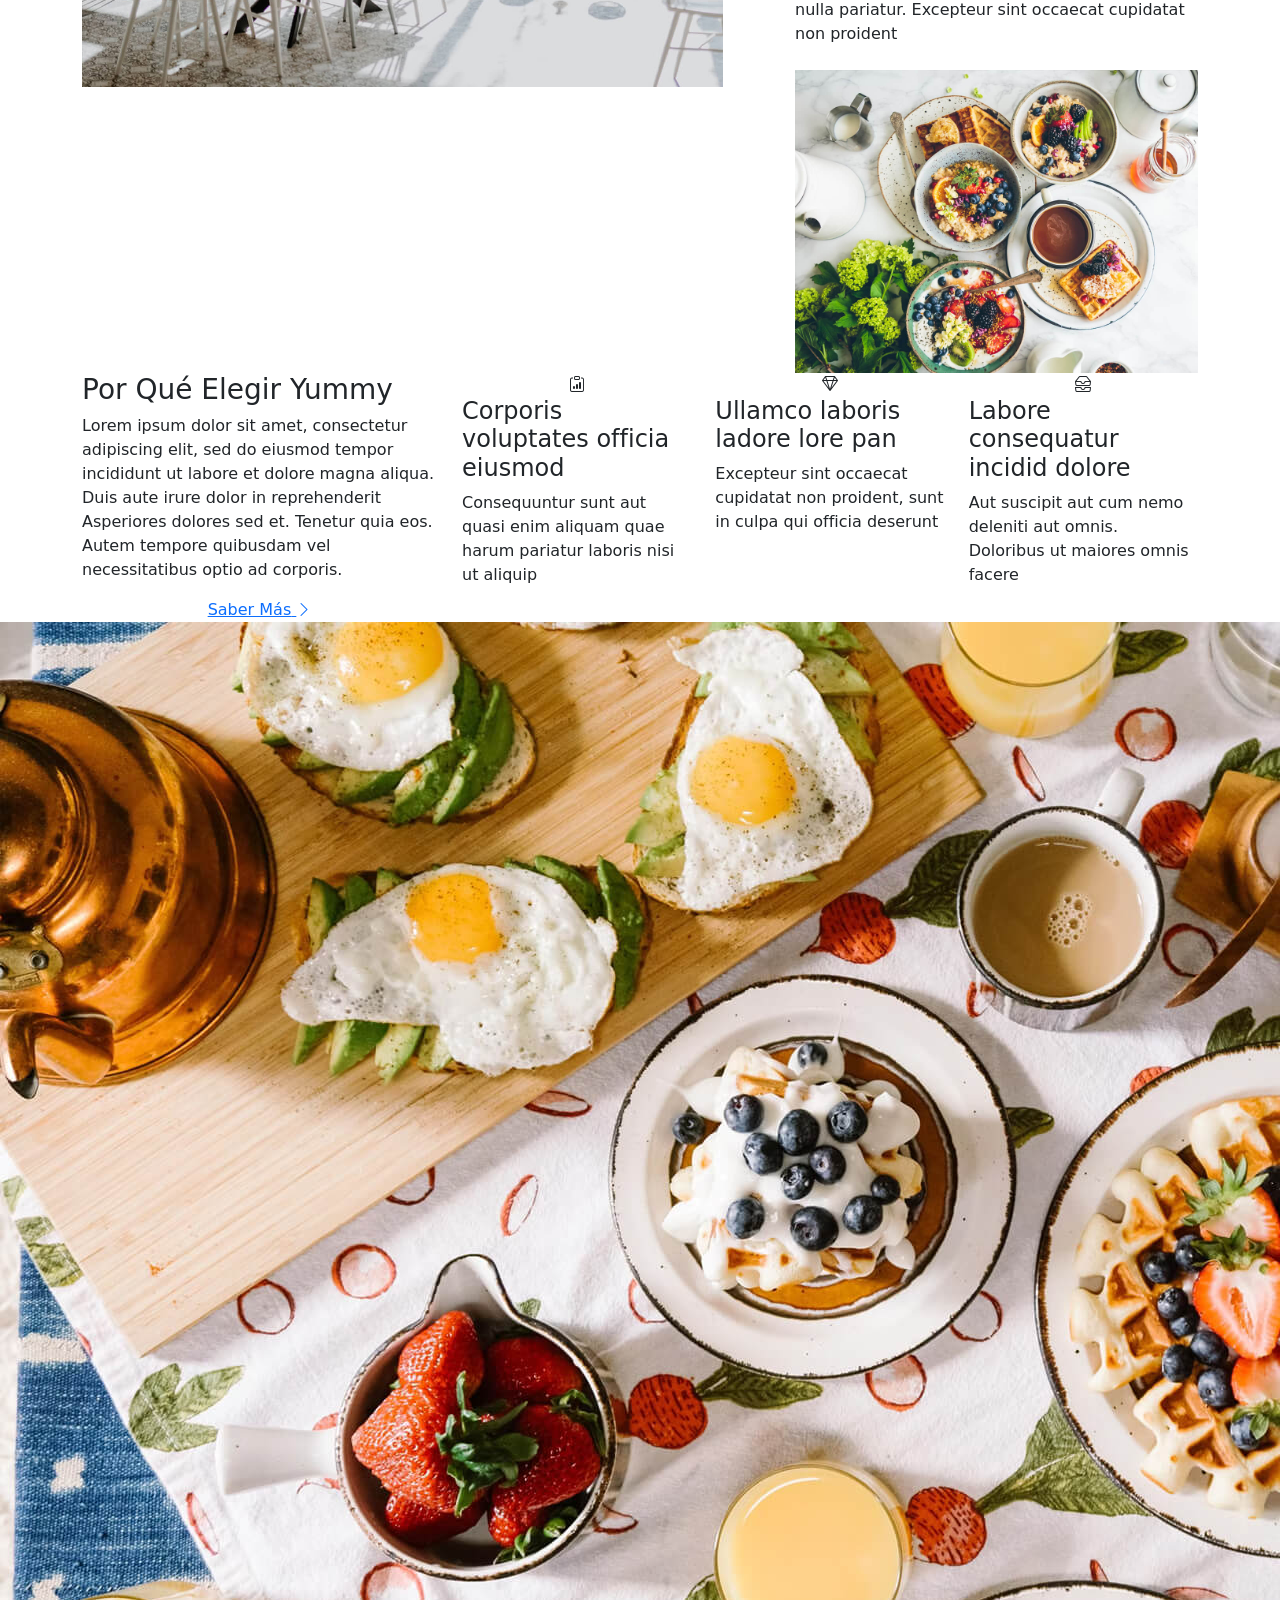
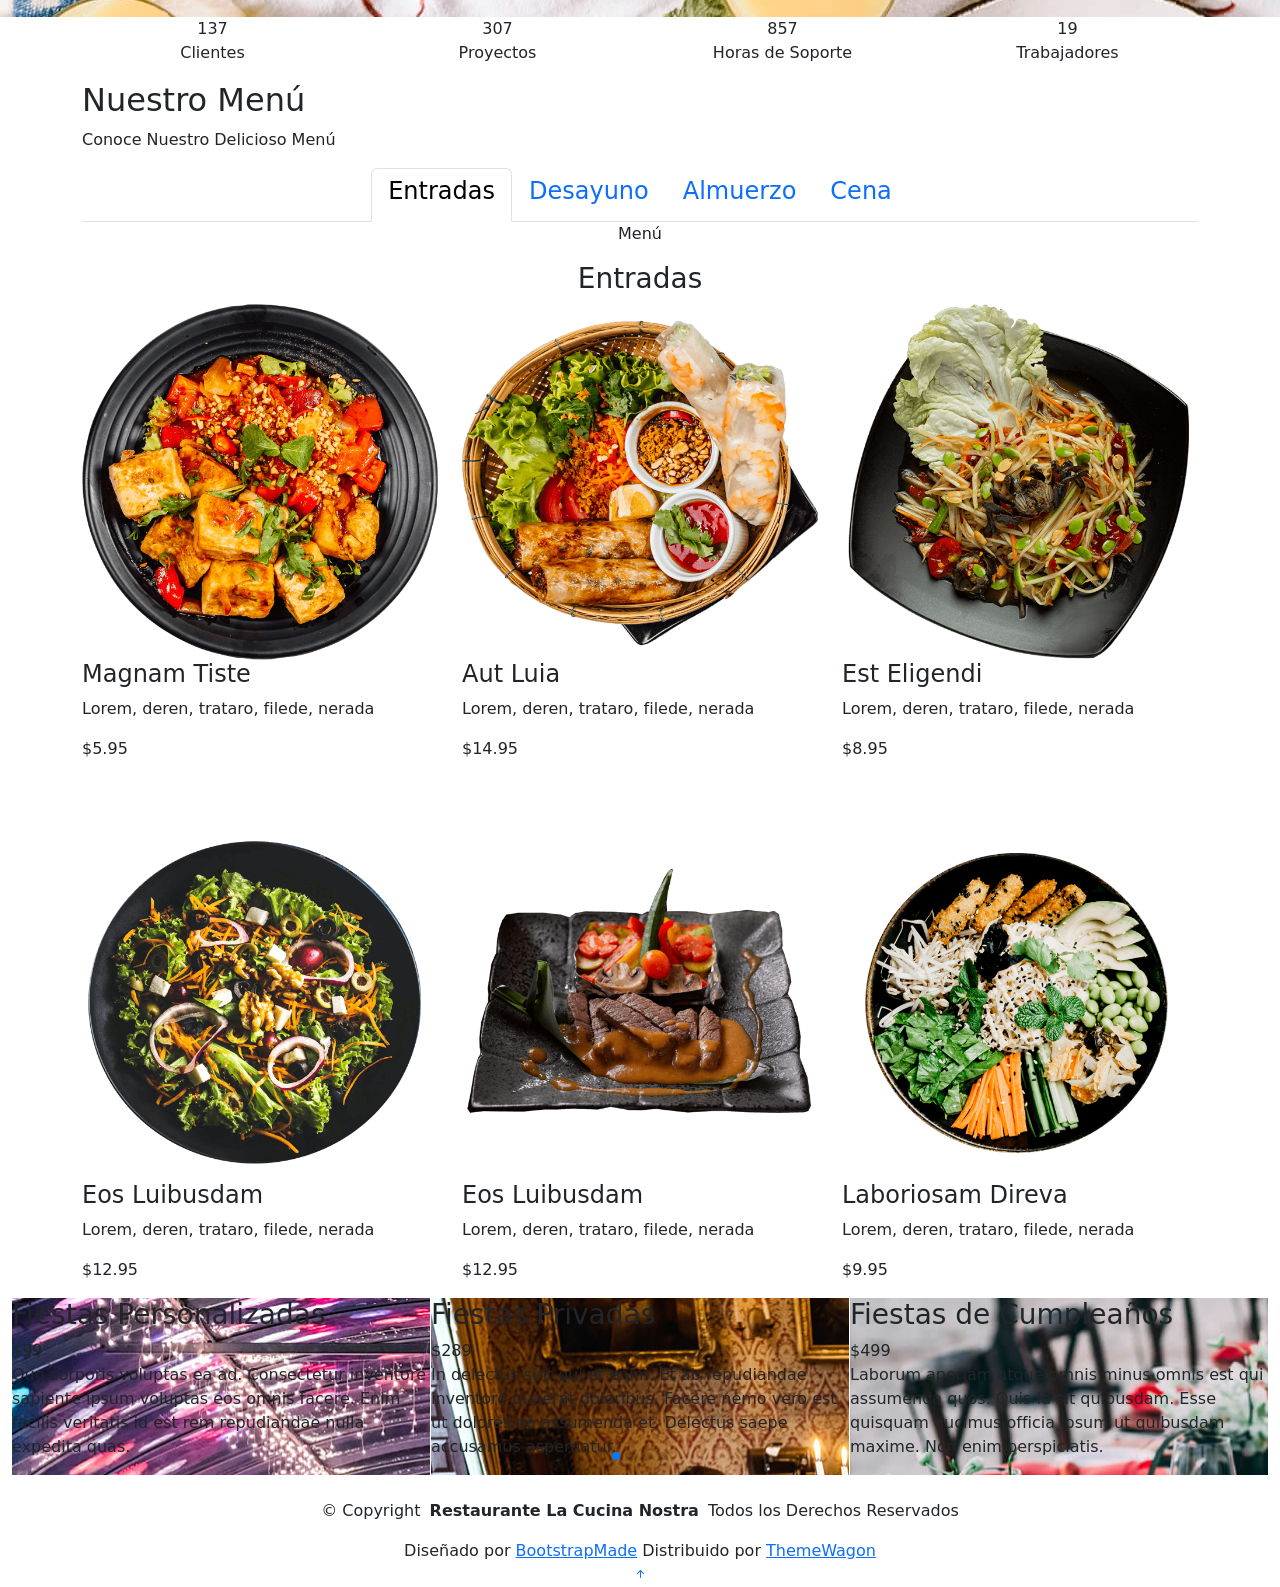
==== commit e276922a: "Restuarante capichi" ====
--- a/Restuarante Italiano/index.html
+++ b/Restuarante Italiano/index.html
@@ -35,8 +35,7 @@
     <div class="container position-relative d-flex align-items-center justify-content-between">
 
       <a href="index.html" class="logo d-flex align-items-center me-auto me-xl-0">
-        <!-- Descomenta la línea de abajo si también quieres usar un logo con imagen -->
-        <!-- <img src="assets/img/logo.png" alt=""> -->
+        <img src="../Fotos o Videos/logo.png" alt="Logo" class="logo-circle">
         <h1 class="sitename">Restaurante La Cucina Nostra</h1>
         <span>.</span>
       </a>
@@ -47,31 +46,9 @@
           <li><a href="#about">Nosotros</a></li>
           <li><a href="#menu">Menú</a></li>
           <li><a href="#events">Eventos</a></li>
-          <li><a href="#chefs">Chefs</a></li>
-          <li><a href="#gallery">Galería</a></li>
-          <li class="dropdown"><a href="#"><span>Desplegable</span> <i class="bi bi-chevron-down toggle-dropdown"></i></a>
-            <ul>
-              <li><a href="#">Desplegable 1</a></li>
-              <li class="dropdown"><a href="#"><span>Desplegable anidado</span> <i class="bi bi-chevron-down toggle-dropdown"></i></a>
-                <ul>
-                  <li><a href="#">Desplegable anidado 1</a></li>
-                  <li><a href="#">Desplegable anidado 2</a></li>
-                  <li><a href="#">Desplegable anidado 3</a></li>
-                  <li><a href="#">Desplegable anidado 4</a></li>
-                  <li><a href="#">Desplegable anidado 5</a></li>
-                </ul>
-              </li>
-              <li><a href="#">Desplegable 2</a></li>
-              <li><a href="#">Desplegable 3</a></li>
-              <li><a href="#">Desplegable 4</a></li>
-            </ul>
-          </li>
-          <li><a href="#contact">Contacto</a></li>
         </ul>
         <i class="mobile-nav-toggle d-xl-none bi bi-list"></i>
       </nav>
-
-      <a class="btn-getstarted" href="index.html#book-a-table">Reservar Mesa</a>
 
     </div>
   </header>
@@ -87,7 +64,6 @@
             <h1 data-aos="fade-up">Disfruta de Comida<br>Saludable y Deliciosa</h1>
             <p data-aos="fade-up" data-aos-delay="100">Somos un equipo de diseñadores talentosos que crea sitios web con Bootstrap</p>
             <div class="d-flex" data-aos="fade-up" data-aos-delay="200">
-              <a href="#book-a-table" class="btn-get-started">Reservar Mesa</a>
               <a href="https://www.youtube.com/watch?v=Y7f98aduVJ8" class="glightbox btn-watch-video d-flex align-items-center"><i class="bi bi-play-circle"></i><span>Ver Video</span></a>
             </div>
           </div>
@@ -113,10 +89,6 @@
         <div class="row gy-4">
           <div class="col-lg-7" data-aos="fade-up" data-aos-delay="100">
             <img src="assets/img/about.jpg" class="img-fluid mb-4" alt="">
-            <div class="book-a-table">
-              <h3>Reservar Mesa</h3>
-              <p>+1 5589 55488 55</p>
-            </div>
           </div>
           <div class="col-lg-5" data-aos="fade-up" data-aos-delay="250">
             <div class="content ps-0 ps-lg-5">
@@ -603,139 +575,6 @@
       </div>
 
     </section><!-- /Menu Section -->
-
-    <!-- Testimonials Section -->
-    <section id="testimonials" class="testimonials section light-background">
-
-      <!-- Section Title -->
-      <div class="container section-title" data-aos="fade-up">
-        <h2>TESTIMONIOS</h2>
-        <p>Qué Dicen <span class="description-title">de Nosotros</span></p>
-      </div><!-- End Section Title -->
-
-      <div class="container" data-aos="fade-up" data-aos-delay="100">
-
-        <div class="swiper init-swiper">
-          <script type="application/json" class="swiper-config">
-            {
-              "loop": true,
-              "speed": 600,
-              "autoplay": {
-                "delay": 5000
-              },
-              "slidesPerView": "auto",
-              "pagination": {
-                "el": ".swiper-pagination",
-                "type": "bullets",
-                "clickable": true
-              }
-            }
-          </script>
-          <div class="swiper-wrapper">
-
-            <div class="swiper-slide">
-              <div class="testimonial-item">
-                <div class="row gy-4 justify-content-center">
-                  <div class="col-lg-6">
-                    <div class="testimonial-content">
-                      <p>
-                        <i class="bi bi-quote quote-icon-left"></i>
-                        <span>Proin iaculis purus consequat sem cure digni ssim donec porttitora entum suscipit rhoncus. Accusantium quam, ultricies eget id, aliquam eget nibh et. Maecen aliquam, risus at semper.</span>
-                        <i class="bi bi-quote quote-icon-right"></i>
-                      </p>
-                      <h3>Saul Goodman</h3>
-                      <h4>CEO y Fundador</h4>
-                      <div class="stars">
-                        <i class="bi bi-star-fill"></i><i class="bi bi-star-fill"></i><i class="bi bi-star-fill"></i><i class="bi bi-star-fill"></i><i class="bi bi-star-fill"></i>
-                      </div>
-                    </div>
-                  </div>
-                  <div class="col-lg-2 text-center">
-                    <img src="assets/img/testimonials/testimonials-1.jpg" class="img-fluid testimonial-img" alt="">
-                  </div>
-                </div>
-              </div>
-            </div><!-- End testimonial item -->
-
-            <div class="swiper-slide">
-              <div class="testimonial-item">
-                <div class="row gy-4 justify-content-center">
-                  <div class="col-lg-6">
-                    <div class="testimonial-content">
-                      <p>
-                        <i class="bi bi-quote quote-icon-left"></i>
-                        <span>Export tempor illum tamen malis malis eram quae irure esse labore quem cillum quid cillum eram malis quorum velit fore eram velit sunt aliqua noster fugiat irure amet legam anim culpa.</span>
-                        <i class="bi bi-quote quote-icon-right"></i>
-                      </p>
-                      <h3>Sara Wilsson</h3>
-                      <h4>Diseñadora</h4>
-                      <div class="stars">
-                        <i class="bi bi-star-fill"></i><i class="bi bi-star-fill"></i><i class="bi bi-star-fill"></i><i class="bi bi-star-fill"></i><i class="bi bi-star-fill"></i>
-                      </div>
-                    </div>
-                  </div>
-                  <div class="col-lg-2 text-center">
-                    <img src="assets/img/testimonials/testimonials-2.jpg" class="img-fluid testimonial-img" alt="">
-                  </div>
-                </div>
-              </div>
-            </div><!-- End testimonial item -->
-
-            <div class="swiper-slide">
-              <div class="testimonial-item">
-                <div class="row gy-4 justify-content-center">
-                  <div class="col-lg-6">
-                    <div class="testimonial-content">
-                      <p>
-                        <i class="bi bi-quote quote-icon-left"></i>
-                        <span>Enim nisi quem export duis labore cillum quae magna enim sint quorum nulla quem veniam duis minim tempor labore quem eram duis noster aute amet eram fore quis sint minim.</span>
-                        <i class="bi bi-quote quote-icon-right"></i>
-                      </p>
-                      <h3>Jena Karlis</h3>
-                      <h4>Dueña de Tienda</h4>
-                      <div class="stars">
-                        <i class="bi bi-star-fill"></i><i class="bi bi-star-fill"></i><i class="bi bi-star-fill"></i><i class="bi bi-star-fill"></i><i class="bi bi-star-fill"></i>
-                      </div>
-                    </div>
-                  </div>
-                  <div class="col-lg-2 text-center">
-                    <img src="assets/img/testimonials/testimonials-3.jpg" class="img-fluid testimonial-img" alt="">
-                  </div>
-                </div>
-              </div>
-            </div><!-- End testimonial item -->
-
-            <div class="swiper-slide">
-              <div class="testimonial-item">
-                <div class="row gy-4 justify-content-center">
-                  <div class="col-lg-6">
-                    <div class="testimonial-content">
-                      <p>
-                        <i class="bi bi-quote quote-icon-left"></i>
-                        <span>Fugiat enim eram quae cillum dolore dolor amet nulla culpa multos export minim fugiat minim velit minim dolor enim duis veniam ipsum anim magna sunt elit fore quem dolore labore illum veniam.</span>
-                        <i class="bi bi-quote quote-icon-right"></i>
-                      </p>
-                      <h3>John Larson</h3>
-                      <h4>Emprendedor</h4>
-                      <div class="stars">
-                        <i class="bi bi-star-fill"></i><i class="bi bi-star-fill"></i><i class="bi bi-star-fill"></i><i class="bi bi-star-fill"></i><i class="bi bi-star-fill"></i>
-                      </div>
-                    </div>
-                  </div>
-                  <div class="col-lg-2 text-center">
-                    <img src="assets/img/testimonials/testimonials-4.jpg" class="img-fluid testimonial-img" alt="">
-                  </div>
-                </div>
-              </div>
-            </div><!-- End testimonial item -->
-
-          </div>
-          <div class="swiper-pagination"></div>
-        </div>
-
-      </div>
-
-    </section><!-- /Testimonials Section -->
 
     <!-- Events Section -->
     <section id="events" class="events section">
@@ -810,345 +649,12 @@
 
     </section><!-- /Events Section -->
 
-    <!-- Chefs Section -->
-    <section id="chefs" class="chefs section">
-
-      <!-- Section Title -->
-      <div class="container section-title" data-aos="fade-up">
-        <h2>chefs</h2>
-        <p><span>Nuestros</span> <span class="description-title">Chefs Profesionales<br></span></p>
-      </div><!-- End Section Title -->
-
-      <div class="container">
-
-        <div class="row gy-4">
-
-          <div class="col-lg-4 d-flex align-items-stretch" data-aos="fade-up" data-aos-delay="100">
-            <div class="team-member">
-              <div class="member-img">
-                <img src="assets/img/chefs/chefs-1.jpg" class="img-fluid" alt="">
-                <div class="social">
-                  <a href=""><i class="bi bi-twitter-x"></i></a>
-                  <a href=""><i class="bi bi-facebook"></i></a>
-                  <a href=""><i class="bi bi-instagram"></i></a>
-                  <a href=""><i class="bi bi-linkedin"></i></a>
-                </div>
-              </div>
-              <div class="member-info">
-                <h4>Walter White</h4>
-                <span>Chef Maestro</span>
-                <p>Velit aut quia fugit et et. Dolorum ea voluptate vel tempore tenetur ipsa quae aut. Ipsum exercitationem iure minima enim corporis et voluptate.</p>
-              </div>
-            </div>
-          </div><!-- End Chef Team Member -->
-
-          <div class="col-lg-4 d-flex align-items-stretch" data-aos="fade-up" data-aos-delay="200">
-            <div class="team-member">
-              <div class="member-img">
-                <img src="assets/img/chefs/chefs-2.jpg" class="img-fluid" alt="">
-                <div class="social">
-                  <a href=""><i class="bi bi-twitter-x"></i></a>
-                  <a href=""><i class="bi bi-facebook"></i></a>
-                  <a href=""><i class="bi bi-instagram"></i></a>
-                  <a href=""><i class="bi bi-linkedin"></i></a>
-                </div>
-              </div>
-              <div class="member-info">
-                <h4>Sarah Jhonson</h4>
-                <span>Pastelera</span>
-                <p>Quo esse repellendus quia id. Est eum et accusantium pariatur fugit nihil minima suscipit corporis. Voluptate sed quas reiciendis animi neque sapiente.</p>
-              </div>
-            </div>
-          </div><!-- End Chef Team Member -->
-
-          <div class="col-lg-4 d-flex align-items-stretch" data-aos="fade-up" data-aos-delay="300">
-            <div class="team-member">
-              <div class="member-img">
-                <img src="assets/img/chefs/chefs-3.jpg" class="img-fluid" alt="">
-                <div class="social">
-                  <a href=""><i class="bi bi-twitter-x"></i></a>
-                  <a href=""><i class="bi bi-facebook"></i></a>
-                  <a href=""><i class="bi bi-instagram"></i></a>
-                  <a href=""><i class="bi bi-linkedin"></i></a>
-                </div>
-              </div>
-              <div class="member-info">
-                <h4>William Anderson</h4>
-                <span>Cocinero</span>
-                <p>Vero omnis enim consequatur. Voluptas consectetur unde qui molestiae deserunt. Voluptates enim aut architecto porro aspernatur molestiae modi.</p>
-              </div>
-            </div>
-          </div><!-- End Chef Team Member -->
-
-        </div>
-
-      </div>
-
-    </section><!-- /Chefs Section -->
-
-    <!-- Book A Table Section -->
-    <section id="book-a-table" class="book-a-table section">
-
-      <!-- Section Title -->
-      <div class="container section-title" data-aos="fade-up">
-        <h2>Reservar Mesa</h2>
-        <p><span>Reserva Tu</span> <span class="description-title">Estadía Con Nosotros<br></span></p>
-      </div><!-- End Section Title -->
-
-      <div class="container">
-
-        <div class="row g-0" data-aos="fade-up" data-aos-delay="100">
-
-          <div class="col-lg-4 reservation-img" style="background-image: url(assets/img/reservation.jpg);"></div>
-
-          <div class="col-lg-8 d-flex align-items-center reservation-form-bg" data-aos="fade-up" data-aos-delay="200">
-            <form action="forms/book-a-table.php" method="post" role="form" class="php-email-form">
-              <div class="row gy-4">
-                <div class="col-lg-4 col-md-6">
-                  <input type="text" name="name" class="form-control" id="name" placeholder="Tu Nombre" required="">
-                </div>
-                <div class="col-lg-4 col-md-6">
-                  <input type="email" class="form-control" name="email" id="email" placeholder="Tu Correo" required="">
-                </div>
-                <div class="col-lg-4 col-md-6">
-                  <input type="text" class="form-control" name="phone" id="phone" placeholder="Tu Teléfono" required="">
-                </div>
-                <div class="col-lg-4 col-md-6">
-                  <input type="date" name="date" class="form-control" id="date" placeholder="Fecha" required="">
-                </div>
-                <div class="col-lg-4 col-md-6">
-                  <input type="time" class="form-control" name="time" id="time" placeholder="Hora" required="">
-                </div>
-                <div class="col-lg-4 col-md-6">
-                  <input type="number" class="form-control" name="people" id="people" placeholder="N° de personas" required="">
-                </div>
-              </div>
-
-              <div class="form-group mt-3">
-                <textarea class="form-control" name="message" rows="5" placeholder="Mensaje"></textarea>
-              </div>
-
-              <div class="text-center mt-3">
-                <div class="loading">Cargando</div>
-                <div class="error-message"></div>
-                <div class="sent-message">Tu solicitud de reserva fue enviada. Te llamaremos o enviaremos un correo para confirmar tu reserva. ¡Gracias!</div>
-                <button type="submit">Reservar Mesa</button>
-              </div>
-            </form>
-          </div><!-- End Reservation Form -->
-
-        </div>
-
-      </div>
-
-    </section><!-- /Book A Table Section -->
-
-    <!-- Gallery Section -->
-    <section id="gallery" class="gallery section light-background">
-
-      <!-- Section Title -->
-      <div class="container section-title" data-aos="fade-up">
-        <h2>Galería</h2>
-        <p><span>Revisa</span> <span class="description-title">Nuestra Galería</span></p>
-      </div><!-- End Section Title -->
-
-      <div class="container" data-aos="fade-up" data-aos-delay="100">
-
-        <div class="swiper init-swiper">
-          <script type="application/json" class="swiper-config">
-            {
-              "loop": true,
-              "speed": 600,
-              "autoplay": {
-                "delay": 5000
-              },
-              "slidesPerView": "auto",
-              "centeredSlides": true,
-              "pagination": {
-                "el": ".swiper-pagination",
-                "type": "bullets",
-                "clickable": true
-              },
-              "breakpoints": {
-                "320": {
-                  "slidesPerView": 1,
-                  "spaceBetween": 0
-                },
-                "768": {
-                  "slidesPerView": 3,
-                  "spaceBetween": 20
-                },
-                "1200": {
-                  "slidesPerView": 5,
-                  "spaceBetween": 20
-                }
-              }
-            }
-          </script>
-          <div class="swiper-wrapper align-items-center">
-            <div class="swiper-slide"><a class="glightbox" data-gallery="images-gallery" href="assets/img/gallery/gallery-1.jpg"><img src="assets/img/gallery/gallery-1.jpg" class="img-fluid" alt=""></a></div>
-            <div class="swiper-slide"><a class="glightbox" data-gallery="images-gallery" href="assets/img/gallery/gallery-2.jpg"><img src="assets/img/gallery/gallery-2.jpg" class="img-fluid" alt=""></a></div>
-            <div class="swiper-slide"><a class="glightbox" data-gallery="images-gallery" href="assets/img/gallery/gallery-3.jpg"><img src="assets/img/gallery/gallery-3.jpg" class="img-fluid" alt=""></a></div>
-            <div class="swiper-slide"><a class="glightbox" data-gallery="images-gallery" href="assets/img/gallery/gallery-4.jpg"><img src="assets/img/gallery/gallery-4.jpg" class="img-fluid" alt=""></a></div>
-            <div class="swiper-slide"><a class="glightbox" data-gallery="images-gallery" href="assets/img/gallery/gallery-5.jpg"><img src="assets/img/gallery/gallery-5.jpg" class="img-fluid" alt=""></a></div>
-            <div class="swiper-slide"><a class="glightbox" data-gallery="images-gallery" href="assets/img/gallery/gallery-6.jpg"><img src="assets/img/gallery/gallery-6.jpg" class="img-fluid" alt=""></a></div>
-            <div class="swiper-slide"><a class="glightbox" data-gallery="images-gallery" href="assets/img/gallery/gallery-7.jpg"><img src="assets/img/gallery/gallery-7.jpg" class="img-fluid" alt=""></a></div>
-            <div class="swiper-slide"><a class="glightbox" data-gallery="images-gallery" href="assets/img/gallery/gallery-8.jpg"><img src="assets/img/gallery/gallery-8.jpg" class="img-fluid" alt=""></a></div>
-          </div>
-          <div class="swiper-pagination"></div>
-        </div>
-
-      </div>
-
-    </section><!-- /Gallery Section -->
-
-    <!-- Contact Section -->
-    <section id="contact" class="contact section">
-
-      <!-- Section Title -->
-      <div class="container section-title" data-aos="fade-up">
-        <h2>Contacto</h2>
-        <p><span>¿Necesitas Ayuda?</span> <span class="description-title">Contáctanos</span></p>
-      </div><!-- End Section Title -->
-
-      <div class="container" data-aos="fade-up" data-aos-delay="100">
-
-        <div class="mb-5">
-          <iframe style="width: 100%; height: 400px;" src="https://www.google.com/maps/embed?pb=!1m14!1m8!1m3!1d12097.433213460943!2d-74.0062269!3d40.7101282!3m2!1i1024!2i768!4f13.1!3m3!1m2!1s0x0%3A0xb89d1fe6bc499443!2sDowntown+Conference+Center!5e0!3m2!1smk!2sbg!4v1539943755621" frameborder="0" allowfullscreen=""></iframe>
-        </div><!-- End Google Maps -->
-
-        <div class="row gy-4">
-
-          <div class="col-md-6">
-            <div class="info-item d-flex align-items-center" data-aos="fade-up" data-aos-delay="200">
-              <i class="icon bi bi-geo-alt flex-shrink-0"></i>
-              <div>
-                <h3>Dirección</h3>
-                <p>Calle Adam 108, Nueva York, NY 535022</p>
-              </div>
-            </div>
-          </div><!-- End Info Item -->
-
-          <div class="col-md-6">
-            <div class="info-item d-flex align-items-center" data-aos="fade-up" data-aos-delay="300">
-              <i class="icon bi bi-telephone flex-shrink-0"></i>
-              <div>
-                <h3>Llámanos</h3>
-                <p>+1 5589 55488 55</p>
-              </div>
-            </div>
-          </div><!-- End Info Item -->
-
-          <div class="col-md-6">
-            <div class="info-item d-flex align-items-center" data-aos="fade-up" data-aos-delay="400">
-              <i class="icon bi bi-envelope flex-shrink-0"></i>
-              <div>
-                <h3>Escríbenos</h3>
-                <p>info@example.com</p>
-              </div>
-            </div>
-          </div><!-- End Info Item -->
-
-          <div class="col-md-6">
-            <div class="info-item d-flex align-items-center" data-aos="fade-up" data-aos-delay="500">
-              <i class="icon bi bi-clock flex-shrink-0"></i>
-              <div>
-                <h3>Horario de Atención<br></h3>
-                <p><strong>Lun-Sáb:</strong> 11AM - 23PM; <strong>Domingo:</strong> Cerrado</p>
-              </div>
-            </div>
-          </div><!-- End Info Item -->
-
-        </div>
-
-        <form action="forms/contact.php" method="post" class="php-email-form" data-aos="fade-up" data-aos-delay="600">
-          <div class="row gy-4">
-
-            <div class="col-md-6">
-              <input type="text" name="name" class="form-control" placeholder="Tu Nombre" required="">
-            </div>
-
-            <div class="col-md-6 ">
-              <input type="email" class="form-control" name="email" placeholder="Tu Correo" required="">
-            </div>
-
-            <div class="col-md-12">
-              <input type="text" class="form-control" name="subject" placeholder="Asunto" required="">
-            </div>
-
-            <div class="col-md-12">
-              <textarea class="form-control" name="message" rows="6" placeholder="Mensaje" required=""></textarea>
-            </div>
-
-            <div class="col-md-12 text-center">
-              <div class="loading">Cargando</div>
-              <div class="error-message"></div>
-              <div class="sent-message">Tu mensaje ha sido enviado. ¡Gracias!</div>
-
-              <button type="submit">Enviar Mensaje</button>
-            </div>
-
-          </div>
-        </form><!-- End Contact Form -->
-
-      </div>
-
-    </section><!-- /Contact Section -->
-
   </main>
 
   <footer id="footer" class="footer dark-background">
 
-    <div class="container">
-      <div class="row gy-3">
-        <div class="col-lg-3 col-md-6 d-flex">
-          <i class="bi bi-geo-alt icon"></i>
-          <div class="address">
-            <h4>Dirección</h4>
-            <p>Calle Adam 108</p>
-            <p>Nueva York, NY 535022</p>
-            <p></p>
-          </div>
-
-        </div>
-
-        <div class="col-lg-3 col-md-6 d-flex">
-          <i class="bi bi-telephone icon"></i>
-          <div>
-            <h4>Contacto</h4>
-            <p>
-              <strong>Teléfono:</strong> <span>+1 5589 55488 55</span><br>
-              <strong>Correo:</strong> <span>info@example.com</span><br>
-            </p>
-          </div>
-        </div>
-
-        <div class="col-lg-3 col-md-6 d-flex">
-          <i class="bi bi-clock icon"></i>
-          <div>
-            <h4>Horario de Atención</h4>
-            <p>
-              <strong>Lun-Sáb:</strong> <span>11AM - 23PM</span><br>
-              <strong>Domingo</strong>: <span>Cerrado</span>
-            </p>
-          </div>
-        </div>
-
-        <div class="col-lg-3 col-md-6">
-          <h4>Síguenos</h4>
-          <div class="social-links d-flex">
-            <a href="#" class="twitter"><i class="bi bi-twitter-x"></i></a>
-            <a href="#" class="facebook"><i class="bi bi-facebook"></i></a>
-            <a href="#" class="instagram"><i class="bi bi-instagram"></i></a>
-            <a href="#" class="linkedin"><i class="bi bi-linkedin"></i></a>
-          </div>
-        </div>
-
-      </div>
-    </div>
-
     <div class="container copyright text-center mt-4">
-      <p>© <span>Copyright</span> <strong class="px-1 sitename">Yummy</strong> <span>Todos los Derechos Reservados</span></p>
+      <p>© <span>Copyright</span> <strong class="px-1 sitename">Restaurante La Cucina Nostra</strong> <span>Todos los Derechos Reservados</span></p>
       <div class="credits">
         <!-- Todos los enlaces del footer deben permanecer intactos. -->
         <!-- Puedes eliminar los enlaces solo si compraste la versión pro. -->
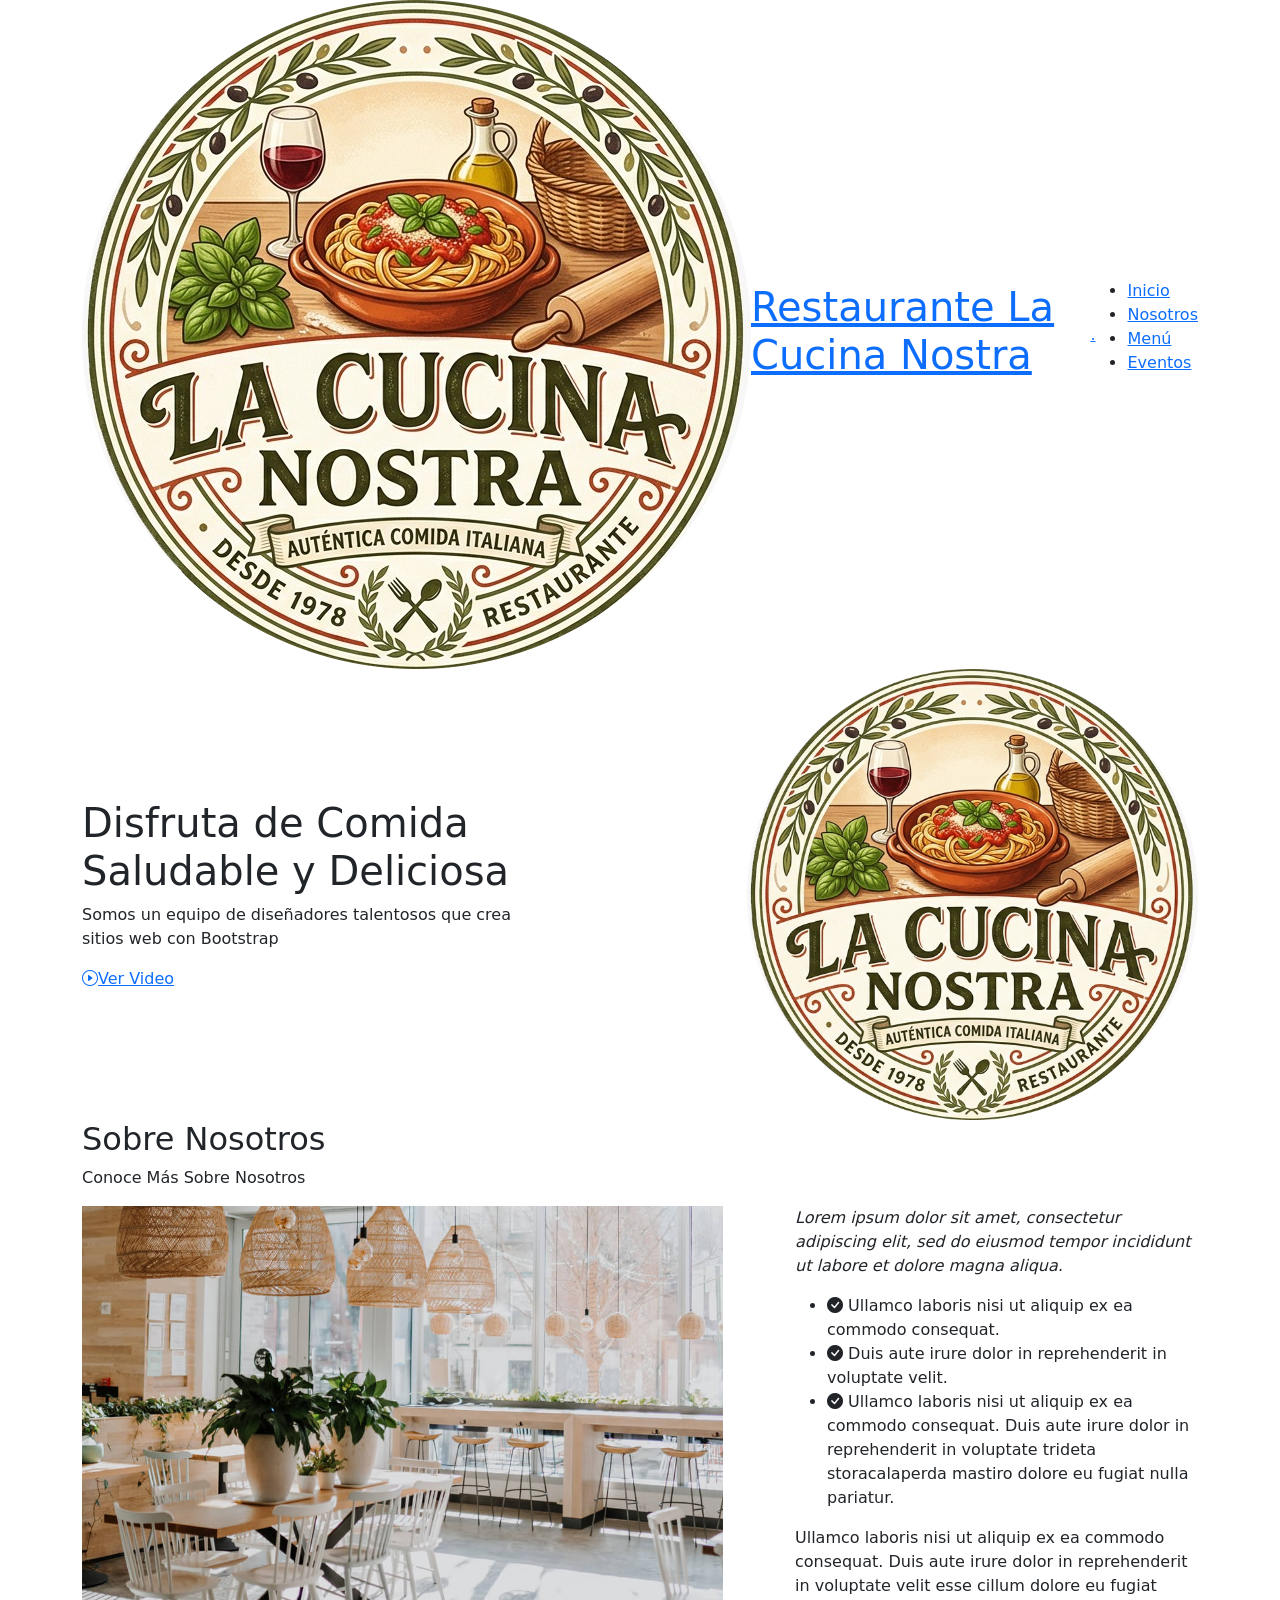
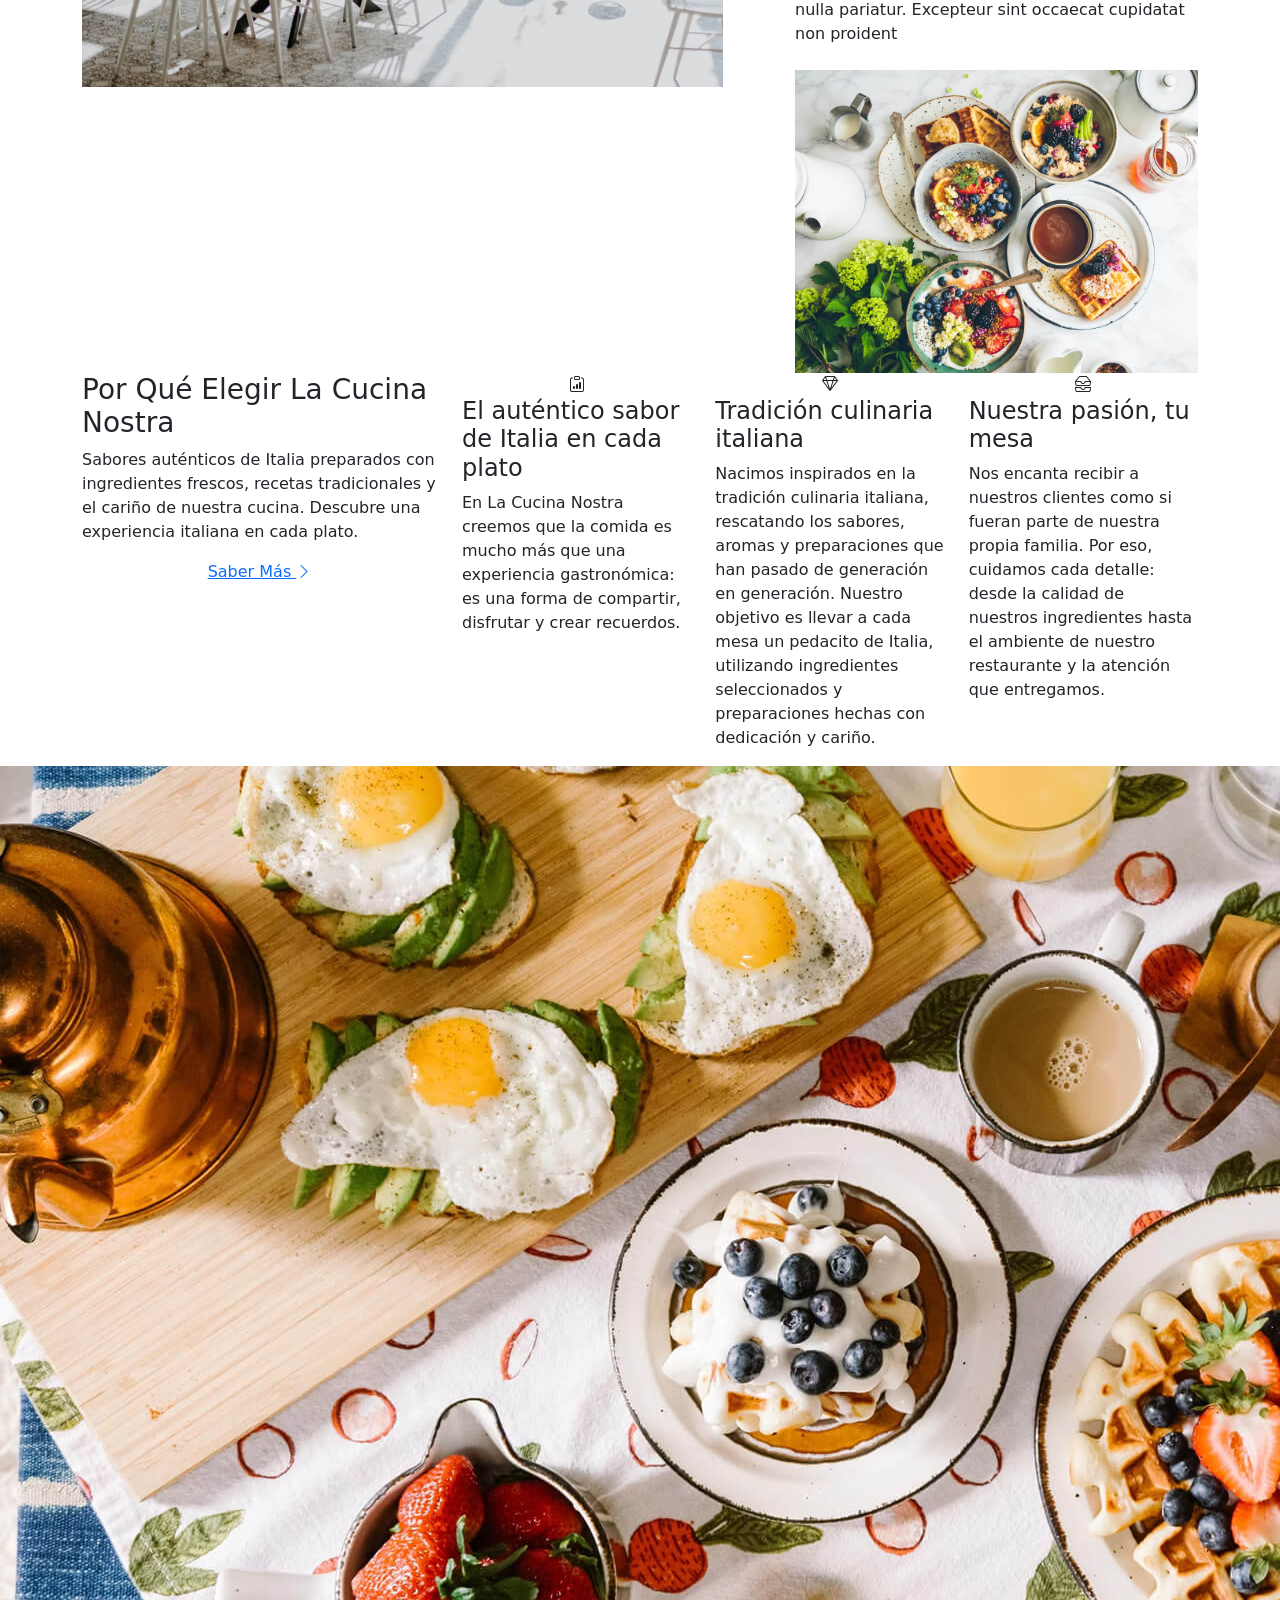
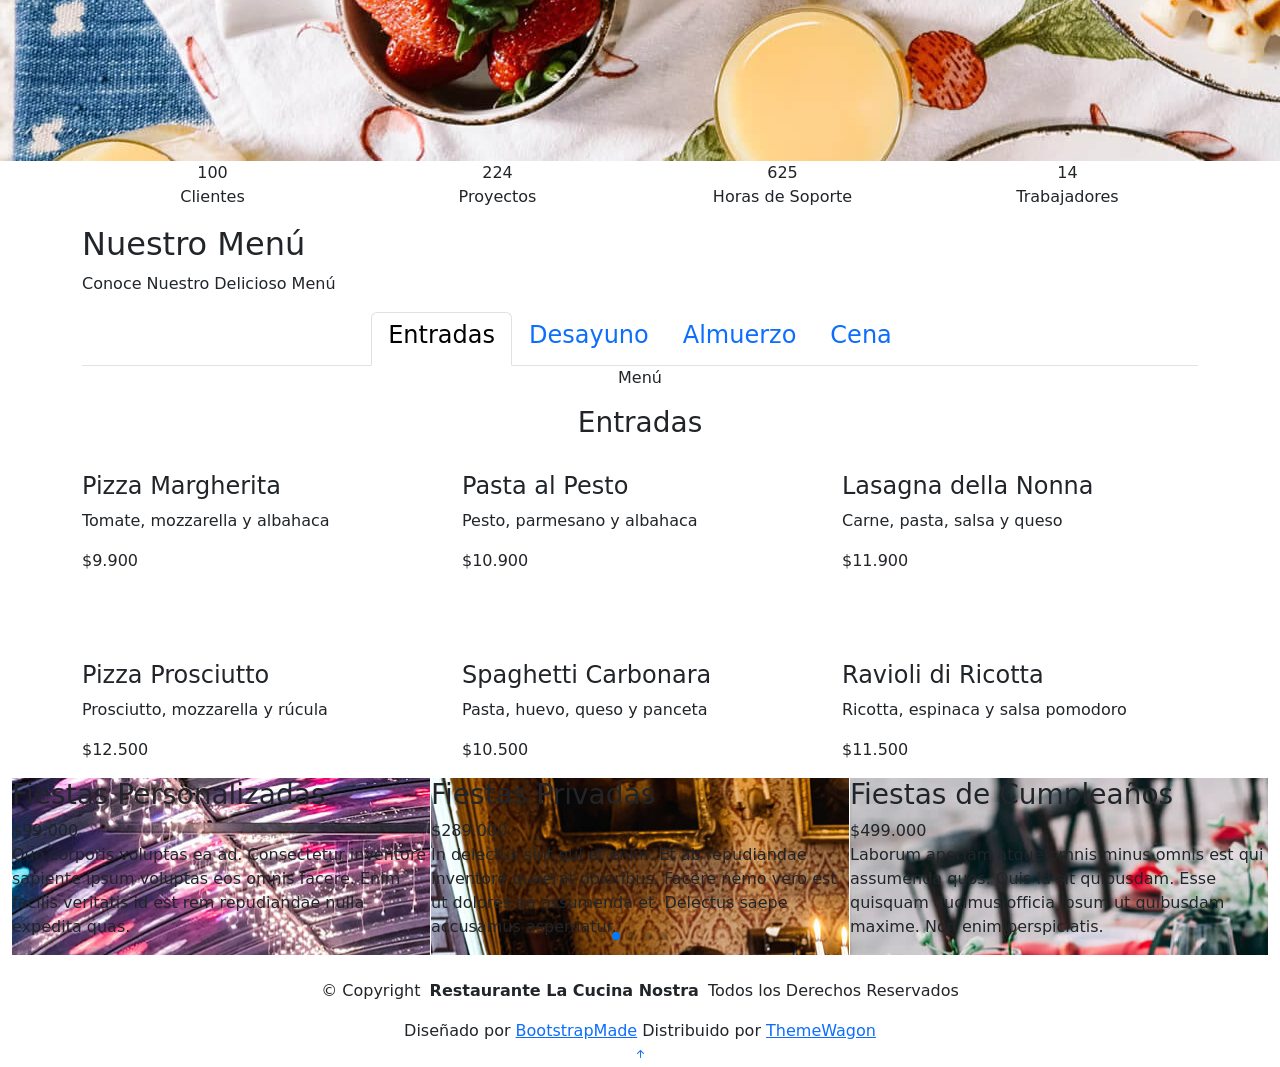
==== commit efd8494b: "Modificada la sección de menú y agregar logo en el hero de index" ====
--- a/Restuarante Italiano/index.html
+++ b/Restuarante Italiano/index.html
@@ -68,7 +68,7 @@
             </div>
           </div>
           <div class="col-lg-5 order-1 order-lg-2 hero-img" data-aos="zoom-out">
-            <img src="assets/img/hero-img.png" class="img-fluid animated" alt="">
+            <img src="../Fotos o Videos/logo.png" class="img-fluid animated" alt="">
           </div>
         </div>
       </div>
@@ -127,10 +127,11 @@
 
           <div class="col-lg-4" data-aos="fade-up" data-aos-delay="100">
             <div class="why-box">
-              <h3>Por Qué Elegir Yummy</h3>
+              <h3>Por Qué Elegir La Cucina Nostra</h3>
               <p>
-                Lorem ipsum dolor sit amet, consectetur adipiscing elit, sed do eiusmod tempor incididunt ut labore et dolore magna aliqua. Duis aute irure dolor in reprehenderit
-                Asperiores dolores sed et. Tenetur quia eos. Autem tempore quibusdam vel necessitatibus optio ad corporis.
+              Sabores auténticos de Italia preparados con ingredientes frescos,
+              recetas tradicionales y el cariño de nuestra cucina.
+              Descubre una experiencia italiana en cada plato.
               </p>
               <div class="text-center">
                 <a href="#" class="more-btn"><span>Saber Más</span> <i class="bi bi-chevron-right"></i></a>
@@ -144,24 +145,24 @@
               <div class="col-xl-4">
                 <div class="icon-box d-flex flex-column justify-content-center align-items-center">
                   <i class="bi bi-clipboard-data"></i>
-                  <h4>Corporis voluptates officia eiusmod</h4>
-                  <p>Consequuntur sunt aut quasi enim aliquam quae harum pariatur laboris nisi ut aliquip</p>
+                  <h4>El auténtico sabor de Italia en cada plato</h4>
+                  <p>En La Cucina Nostra creemos que la comida es mucho más que una experiencia gastronómica: es una forma de compartir, disfrutar y crear recuerdos.</p>
                 </div>
               </div><!-- End Icon Box -->
 
               <div class="col-xl-4" data-aos="fade-up" data-aos-delay="300">
                 <div class="icon-box d-flex flex-column justify-content-center align-items-center">
                   <i class="bi bi-gem"></i>
-                  <h4>Ullamco laboris ladore lore pan</h4>
-                  <p>Excepteur sint occaecat cupidatat non proident, sunt in culpa qui officia deserunt</p>
+                  <h4>Tradición culinaria italiana</h4>
+                  <p>Nacimos inspirados en la tradición culinaria italiana, rescatando los sabores, aromas y preparaciones que han pasado de generación en generación. Nuestro objetivo es llevar a cada mesa un pedacito de Italia, utilizando ingredientes seleccionados y preparaciones hechas con dedicación y cariño.</p>
                 </div>
               </div><!-- End Icon Box -->
 
               <div class="col-xl-4" data-aos="fade-up" data-aos-delay="400">
                 <div class="icon-box d-flex flex-column justify-content-center align-items-center">
                   <i class="bi bi-inboxes"></i>
-                  <h4>Labore consequatur incidid dolore</h4>
-                  <p>Aut suscipit aut cum nemo deleniti aut omnis. Doloribus ut maiores omnis facere</p>
+                  <h4>Nuestra pasión, tu mesa</h4>
+                  <p>Nos encanta recibir a nuestros clientes como si fueran parte de nuestra propia familia. Por eso, cuidamos cada detalle: desde la calidad de nuestros ingredientes hasta el ambiente de nuestro restaurante y la atención que entregamos.</p>
                 </div>
               </div><!-- End Icon Box -->
 
@@ -268,68 +269,68 @@
             <div class="row gy-5">
 
               <div class="col-lg-4 menu-item">
-                <a href="assets/img/menu/menu-item-1.png" class="glightbox"><img src="assets/img/menu/menu-item-1.png" class="menu-img img-fluid" alt=""></a>
-                <h4>Magnam Tiste</h4>
-                <p class="ingredients">
-                  Lorem, deren, trataro, filede, nerada
-                </p>
-                <p class="price">
-                  $5.95
-                </p>
-              </div><!-- Menu Item -->
-
-              <div class="col-lg-4 menu-item">
-                <a href="assets/img/menu/menu-item-2.png" class="glightbox"><img src="assets/img/menu/menu-item-2.png" class="menu-img img-fluid" alt=""></a>
-                <h4>Aut Luia</h4>
-                <p class="ingredients">
-                  Lorem, deren, trataro, filede, nerada
-                </p>
-                <p class="price">
-                  $14.95
-                </p>
-              </div><!-- Menu Item -->
-
-              <div class="col-lg-4 menu-item">
-                <a href="assets/img/menu/menu-item-3.png" class="glightbox"><img src="assets/img/menu/menu-item-3.png" class="menu-img img-fluid" alt=""></a>
-                <h4>Est Eligendi</h4>
-                <p class="ingredients">
-                  Lorem, deren, trataro, filede, nerada
-                </p>
-                <p class="price">
-                  $8.95
-                </p>
-              </div><!-- Menu Item -->
-
-              <div class="col-lg-4 menu-item">
-                <a href="assets/img/menu/menu-item-4.png" class="glightbox"><img src="assets/img/menu/menu-item-4.png" class="menu-img img-fluid" alt=""></a>
-                <h4>Eos Luibusdam</h4>
-                <p class="ingredients">
-                  Lorem, deren, trataro, filede, nerada
-                </p>
-                <p class="price">
-                  $12.95
-                </p>
-              </div><!-- Menu Item -->
-
-              <div class="col-lg-4 menu-item">
-                <a href="assets/img/menu/menu-item-5.png" class="glightbox"><img src="assets/img/menu/menu-item-5.png" class="menu-img img-fluid" alt=""></a>
-                <h4>Eos Luibusdam</h4>
-                <p class="ingredients">
-                  Lorem, deren, trataro, filede, nerada
-                </p>
-                <p class="price">
-                  $12.95
-                </p>
-              </div><!-- Menu Item -->
-
-              <div class="col-lg-4 menu-item">
-                <a href="assets/img/menu/menu-item-6.png" class="glightbox"><img src="assets/img/menu/menu-item-6.png" class="menu-img img-fluid" alt=""></a>
-                <h4>Laboriosam Direva</h4>
-                <p class="ingredients">
-                  Lorem, deren, trataro, filede, nerada
-                </p>
-                <p class="price">
-                  $9.95
+                <a href="assets/img/menu/menu-item-1.png" class="glightbox"><img src="https://images.unsplash.com/photo-1574071318508-1cdbab80d002?auto=format&fit=crop&w=700&q=80" class="menu-img img-fluid" alt=""></a>
+                <h4>Pizza Margherita</h4>
+                <p class="ingredients">
+                  Tomate, mozzarella y albahaca
+                </p>
+                <p class="price">
+                  $9.900
+                </p>
+              </div><!-- Menu Item -->
+
+              <div class="col-lg-4 menu-item">
+                <a href="assets/img/menu/menu-item-2.png" class="glightbox"><img src="https://images.unsplash.com/photo-1551183053-bf91a1d81141?auto=format&fit=crop&w=700&q=80" class="menu-img img-fluid" alt=""></a>
+                <h4>Pasta al Pesto</h4>
+                <p class="ingredients">
+                  Pesto, parmesano y albahaca
+                </p>
+                <p class="price">
+                  $10.900
+                </p>
+              </div><!-- Menu Item -->
+
+              <div class="col-lg-4 menu-item">
+                <a href="assets/img/menu/menu-item-3.png" class="glightbox"><img src="https://images.unsplash.com/photo-1547592180-85f173990554?auto=format&fit=crop&w=700&q=80" class="menu-img img-fluid" alt=""></a>
+                <h4>Lasagna della Nonna</h4>
+                <p class="ingredients">
+                  Carne, pasta, salsa y queso
+                </p>
+                <p class="price">
+                  $11.900
+                </p>
+              </div><!-- Menu Item -->
+
+              <div class="col-lg-4 menu-item">
+                <a href="assets/img/menu/menu-item-4.png" class="glightbox"><img src="https://images.unsplash.com/photo-1571997478779-2adcbbe9ab2f?auto=format&fit=crop&w=700&q=80" class="menu-img img-fluid" alt=""></a>
+                <h4>Pizza Prosciutto</h4>
+                <p class="ingredients">
+                  Prosciutto, mozzarella y rúcula
+                </p>
+                <p class="price">
+                  $12.500
+                </p>
+              </div><!-- Menu Item -->
+
+              <div class="col-lg-4 menu-item">
+                <a href="assets/img/menu/menu-item-5.png" class="glightbox"><img src="https://images.unsplash.com/photo-1473093295043-cdd812d0e601?auto=format&fit=crop&w=700&q=80" class="menu-img img-fluid" alt=""></a>
+                <h4>Spaghetti Carbonara</h4>
+                <p class="ingredients">
+                  Pasta, huevo, queso y panceta
+                </p>
+                <p class="price">
+                  $10.500
+                </p>
+              </div><!-- Menu Item -->
+
+              <div class="col-lg-4 menu-item">
+                <a href="assets/img/menu/menu-item-6.png" class="glightbox"><img src="https://images.unsplash.com/photo-1563379926898-05f4575a45d8?auto=format&fit=crop&w=700&q=80" class="menu-img img-fluid" alt=""></a>
+                <h4>Ravioli di Ricotta</h4>
+                <p class="ingredients">
+                  Ricotta, espinaca y salsa pomodoro
+                </p>
+                <p class="price">
+                  $11.500
                 </p>
               </div><!-- Menu Item -->
 
@@ -346,73 +347,73 @@
             <div class="row gy-5">
 
               <div class="col-lg-4 menu-item">
-                <a href="assets/img/menu/menu-item-1.png" class="glightbox"><img src="assets/img/menu/menu-item-1.png" class="menu-img img-fluid" alt=""></a>
-                <h4>Magnam Tiste</h4>
-                <p class="ingredients">
-                  Lorem, deren, trataro, filede, nerada
-                </p>
-                <p class="price">
-                  $5.95
-                </p>
-              </div><!-- Menu Item -->
-
-              <div class="col-lg-4 menu-item">
-                <a href="assets/img/menu/menu-item-2.png" class="glightbox"><img src="assets/img/menu/menu-item-2.png" class="menu-img img-fluid" alt=""></a>
-                <h4>Aut Luia</h4>
-                <p class="ingredients">
-                  Lorem, deren, trataro, filede, nerada
-                </p>
-                <p class="price">
-                  $14.95
-                </p>
-              </div><!-- Menu Item -->
-
-              <div class="col-lg-4 menu-item">
-                <a href="assets/img/menu/menu-item-3.png" class="glightbox"><img src="assets/img/menu/menu-item-3.png" class="menu-img img-fluid" alt=""></a>
-                <h4>Est Eligendi</h4>
-                <p class="ingredients">
-                  Lorem, deren, trataro, filede, nerada
-                </p>
-                <p class="price">
-                  $8.95
-                </p>
-              </div><!-- Menu Item -->
-
-              <div class="col-lg-4 menu-item">
-                <a href="assets/img/menu/menu-item-4.png" class="glightbox"><img src="assets/img/menu/menu-item-4.png" class="menu-img img-fluid" alt=""></a>
-                <h4>Eos Luibusdam</h4>
-                <p class="ingredients">
-                  Lorem, deren, trataro, filede, nerada
-                </p>
-                <p class="price">
-                  $12.95
-                </p>
-              </div><!-- Menu Item -->
-
-              <div class="col-lg-4 menu-item">
-                <a href="assets/img/menu/menu-item-5.png" class="glightbox"><img src="assets/img/menu/menu-item-5.png" class="menu-img img-fluid" alt=""></a>
-                <h4>Eos Luibusdam</h4>
-                <p class="ingredients">
-                  Lorem, deren, trataro, filede, nerada
-                </p>
-                <p class="price">
-                  $12.95
-                </p>
-              </div><!-- Menu Item -->
-
-              <div class="col-lg-4 menu-item">
-                <a href="assets/img/menu/menu-item-6.png" class="glightbox"><img src="assets/img/menu/menu-item-6.png" class="menu-img img-fluid" alt=""></a>
-                <h4>Laboriosam Direva</h4>
-                <p class="ingredients">
-                  Lorem, deren, trataro, filede, nerada
-                </p>
-                <p class="price">
-                  $9.95
-                </p>
-              </div><!-- Menu Item -->
-
-            </div>
-          </div><!-- End Breakfast Menu Content -->
+                <a href="assets/img/menu/menu-item-1.png" class="glightbox"><img src="https://images.unsplash.com/photo-1574071318508-1cdbab80d002?auto=format&fit=crop&w=700&q=80" class="menu-img img-fluid" alt=""></a>
+                <h4>Pizza Margherita</h4>
+                <p class="ingredients">
+                  Tomate, mozzarella y albahaca
+                </p>
+                <p class="price">
+                  $9.900
+                </p>
+              </div><!-- Menu Item -->
+
+              <div class="col-lg-4 menu-item">
+                <a href="assets/img/menu/menu-item-2.png" class="glightbox"><img src="https://images.unsplash.com/photo-1551183053-bf91a1d81141?auto=format&fit=crop&w=700&q=80" class="menu-img img-fluid" alt=""></a>
+                <h4>Pasta al Pesto</h4>
+                <p class="ingredients">
+                  Pesto, parmesano y albahaca
+                </p>
+                <p class="price">
+                  $10.900
+                </p>
+              </div><!-- Menu Item -->
+
+              <div class="col-lg-4 menu-item">
+                <a href="assets/img/menu/menu-item-3.png" class="glightbox"><img src="https://images.unsplash.com/photo-1547592180-85f173990554?auto=format&fit=crop&w=700&q=80" class="menu-img img-fluid" alt=""></a>
+                <h4>Lasagna della Nonna</h4>
+                <p class="ingredients">
+                  Carne, pasta, salsa y queso
+                </p>
+                <p class="price">
+                  $11.900
+                </p>
+              </div><!-- Menu Item -->
+
+              <div class="col-lg-4 menu-item">
+                <a href="assets/img/menu/menu-item-4.png" class="glightbox"><img src="https://images.unsplash.com/photo-1571997478779-2adcbbe9ab2f?auto=format&fit=crop&w=700&q=80" class="menu-img img-fluid" alt=""></a>
+                <h4>Pizza Prosciutto</h4>
+                <p class="ingredients">
+                  Prosciutto, mozzarella y rúcula
+                </p>
+                <p class="price">
+                  $12.500
+                </p>
+              </div><!-- Menu Item -->
+
+              <div class="col-lg-4 menu-item">
+                <a href="assets/img/menu/menu-item-5.png" class="glightbox"><img src="https://images.unsplash.com/photo-1473093295043-cdd812d0e601?auto=format&fit=crop&w=700&q=80" class="menu-img img-fluid" alt=""></a>
+                <h4>Spaghetti Carbonara</h4>
+                <p class="ingredients">
+                  Pasta, huevo, queso y panceta
+                </p>
+                <p class="price">
+                  $10.500
+                </p>
+              </div><!-- Menu Item -->
+
+              <div class="col-lg-4 menu-item">
+                <a href="assets/img/menu/menu-item-6.png" class="glightbox"><img src="https://images.unsplash.com/photo-1563379926898-05f4575a45d8?auto=format&fit=crop&w=700&q=80" class="menu-img img-fluid" alt=""></a>
+                <h4>Ravioli di Ricotta</h4>
+                <p class="ingredients">
+                  Ricotta, espinaca y salsa pomodoro
+                </p>
+                <p class="price">
+                  $11.500
+                </p>
+              </div><!-- Menu Item -->
+
+            </div>
+          </div>
 
           <div class="tab-pane fade" id="menu-lunch">
 
@@ -424,73 +425,73 @@
             <div class="row gy-5">
 
               <div class="col-lg-4 menu-item">
-                <a href="assets/img/menu/menu-item-1.png" class="glightbox"><img src="assets/img/menu/menu-item-1.png" class="menu-img img-fluid" alt=""></a>
-                <h4>Magnam Tiste</h4>
-                <p class="ingredients">
-                  Lorem, deren, trataro, filede, nerada
-                </p>
-                <p class="price">
-                  $5.95
-                </p>
-              </div><!-- Menu Item -->
-
-              <div class="col-lg-4 menu-item">
-                <a href="assets/img/menu/menu-item-2.png" class="glightbox"><img src="assets/img/menu/menu-item-2.png" class="menu-img img-fluid" alt=""></a>
-                <h4>Aut Luia</h4>
-                <p class="ingredients">
-                  Lorem, deren, trataro, filede, nerada
-                </p>
-                <p class="price">
-                  $14.95
-                </p>
-              </div><!-- Menu Item -->
-
-              <div class="col-lg-4 menu-item">
-                <a href="assets/img/menu/menu-item-3.png" class="glightbox"><img src="assets/img/menu/menu-item-3.png" class="menu-img img-fluid" alt=""></a>
-                <h4>Est Eligendi</h4>
-                <p class="ingredients">
-                  Lorem, deren, trataro, filede, nerada
-                </p>
-                <p class="price">
-                  $8.95
-                </p>
-              </div><!-- Menu Item -->
-
-              <div class="col-lg-4 menu-item">
-                <a href="assets/img/menu/menu-item-4.png" class="glightbox"><img src="assets/img/menu/menu-item-4.png" class="menu-img img-fluid" alt=""></a>
-                <h4>Eos Luibusdam</h4>
-                <p class="ingredients">
-                  Lorem, deren, trataro, filede, nerada
-                </p>
-                <p class="price">
-                  $12.95
-                </p>
-              </div><!-- Menu Item -->
-
-              <div class="col-lg-4 menu-item">
-                <a href="assets/img/menu/menu-item-5.png" class="glightbox"><img src="assets/img/menu/menu-item-5.png" class="menu-img img-fluid" alt=""></a>
-                <h4>Eos Luibusdam</h4>
-                <p class="ingredients">
-                  Lorem, deren, trataro, filede, nerada
-                </p>
-                <p class="price">
-                  $12.95
-                </p>
-              </div><!-- Menu Item -->
-
-              <div class="col-lg-4 menu-item">
-                <a href="assets/img/menu/menu-item-6.png" class="glightbox"><img src="assets/img/menu/menu-item-6.png" class="menu-img img-fluid" alt=""></a>
-                <h4>Laboriosam Direva</h4>
-                <p class="ingredients">
-                  Lorem, deren, trataro, filede, nerada
-                </p>
-                <p class="price">
-                  $9.95
-                </p>
-              </div><!-- Menu Item -->
-
-            </div>
-          </div><!-- End Lunch Menu Content -->
+                <a href="assets/img/menu/menu-item-1.png" class="glightbox"><img src="https://images.unsplash.com/photo-1574071318508-1cdbab80d002?auto=format&fit=crop&w=700&q=80" class="menu-img img-fluid" alt=""></a>
+                <h4>Pizza Margherita</h4>
+                <p class="ingredients">
+                  Tomate, mozzarella y albahaca
+                </p>
+                <p class="price">
+                  $9.900
+                </p>
+              </div><!-- Menu Item -->
+
+              <div class="col-lg-4 menu-item">
+                <a href="assets/img/menu/menu-item-2.png" class="glightbox"><img src="https://images.unsplash.com/photo-1551183053-bf91a1d81141?auto=format&fit=crop&w=700&q=80" class="menu-img img-fluid" alt=""></a>
+                <h4>Pasta al Pesto</h4>
+                <p class="ingredients">
+                  Pesto, parmesano y albahaca
+                </p>
+                <p class="price">
+                  $10.900
+                </p>
+              </div><!-- Menu Item -->
+
+              <div class="col-lg-4 menu-item">
+                <a href="assets/img/menu/menu-item-3.png" class="glightbox"><img src="https://images.unsplash.com/photo-1547592180-85f173990554?auto=format&fit=crop&w=700&q=80" class="menu-img img-fluid" alt=""></a>
+                <h4>Lasagna della Nonna</h4>
+                <p class="ingredients">
+                  Carne, pasta, salsa y queso
+                </p>
+                <p class="price">
+                  $11.900
+                </p>
+              </div><!-- Menu Item -->
+
+              <div class="col-lg-4 menu-item">
+                <a href="assets/img/menu/menu-item-4.png" class="glightbox"><img src="https://images.unsplash.com/photo-1571997478779-2adcbbe9ab2f?auto=format&fit=crop&w=700&q=80" class="menu-img img-fluid" alt=""></a>
+                <h4>Pizza Prosciutto</h4>
+                <p class="ingredients">
+                  Prosciutto, mozzarella y rúcula
+                </p>
+                <p class="price">
+                  $12.500
+                </p>
+              </div><!-- Menu Item -->
+
+              <div class="col-lg-4 menu-item">
+                <a href="assets/img/menu/menu-item-5.png" class="glightbox"><img src="https://images.unsplash.com/photo-1473093295043-cdd812d0e601?auto=format&fit=crop&w=700&q=80" class="menu-img img-fluid" alt=""></a>
+                <h4>Spaghetti Carbonara</h4>
+                <p class="ingredients">
+                  Pasta, huevo, queso y panceta
+                </p>
+                <p class="price">
+                  $10.500
+                </p>
+              </div><!-- Menu Item -->
+
+              <div class="col-lg-4 menu-item">
+                <a href="assets/img/menu/menu-item-6.png" class="glightbox"><img src="https://images.unsplash.com/photo-1563379926898-05f4575a45d8?auto=format&fit=crop&w=700&q=80" class="menu-img img-fluid" alt=""></a>
+                <h4>Ravioli di Ricotta</h4>
+                <p class="ingredients">
+                  Ricotta, espinaca y salsa pomodoro
+                </p>
+                <p class="price">
+                  $11.500
+                </p>
+              </div><!-- Menu Item -->
+
+            </div>
+          </div>
 
           <div class="tab-pane fade" id="menu-dinner">
 
@@ -502,73 +503,73 @@
             <div class="row gy-5">
 
               <div class="col-lg-4 menu-item">
-                <a href="assets/img/menu/menu-item-1.png" class="glightbox"><img src="assets/img/menu/menu-item-1.png" class="menu-img img-fluid" alt=""></a>
-                <h4>Magnam Tiste</h4>
-                <p class="ingredients">
-                  Lorem, deren, trataro, filede, nerada
-                </p>
-                <p class="price">
-                  $5.95
-                </p>
-              </div><!-- Menu Item -->
-
-              <div class="col-lg-4 menu-item">
-                <a href="assets/img/menu/menu-item-2.png" class="glightbox"><img src="assets/img/menu/menu-item-2.png" class="menu-img img-fluid" alt=""></a>
-                <h4>Aut Luia</h4>
-                <p class="ingredients">
-                  Lorem, deren, trataro, filede, nerada
-                </p>
-                <p class="price">
-                  $14.95
-                </p>
-              </div><!-- Menu Item -->
-
-              <div class="col-lg-4 menu-item">
-                <a href="assets/img/menu/menu-item-3.png" class="glightbox"><img src="assets/img/menu/menu-item-3.png" class="menu-img img-fluid" alt=""></a>
-                <h4>Est Eligendi</h4>
-                <p class="ingredients">
-                  Lorem, deren, trataro, filede, nerada
-                </p>
-                <p class="price">
-                  $8.95
-                </p>
-              </div><!-- Menu Item -->
-
-              <div class="col-lg-4 menu-item">
-                <a href="assets/img/menu/menu-item-4.png" class="glightbox"><img src="assets/img/menu/menu-item-4.png" class="menu-img img-fluid" alt=""></a>
-                <h4>Eos Luibusdam</h4>
-                <p class="ingredients">
-                  Lorem, deren, trataro, filede, nerada
-                </p>
-                <p class="price">
-                  $12.95
-                </p>
-              </div><!-- Menu Item -->
-
-              <div class="col-lg-4 menu-item">
-                <a href="assets/img/menu/menu-item-5.png" class="glightbox"><img src="assets/img/menu/menu-item-5.png" class="menu-img img-fluid" alt=""></a>
-                <h4>Eos Luibusdam</h4>
-                <p class="ingredients">
-                  Lorem, deren, trataro, filede, nerada
-                </p>
-                <p class="price">
-                  $12.95
-                </p>
-              </div><!-- Menu Item -->
-
-              <div class="col-lg-4 menu-item">
-                <a href="assets/img/menu/menu-item-6.png" class="glightbox"><img src="assets/img/menu/menu-item-6.png" class="menu-img img-fluid" alt=""></a>
-                <h4>Laboriosam Direva</h4>
-                <p class="ingredients">
-                  Lorem, deren, trataro, filede, nerada
-                </p>
-                <p class="price">
-                  $9.95
-                </p>
-              </div><!-- Menu Item -->
-
-            </div>
-          </div><!-- End Dinner Menu Content -->
+                <a href="assets/img/menu/menu-item-1.png" class="glightbox"><img src="https://images.unsplash.com/photo-1574071318508-1cdbab80d002?auto=format&fit=crop&w=700&q=80" class="menu-img img-fluid" alt=""></a>
+                <h4>Pizza Margherita</h4>
+                <p class="ingredients">
+                  Tomate, mozzarella y albahaca
+                </p>
+                <p class="price">
+                  $9.900
+                </p>
+              </div><!-- Menu Item -->
+
+              <div class="col-lg-4 menu-item">
+                <a href="assets/img/menu/menu-item-2.png" class="glightbox"><img src="https://images.unsplash.com/photo-1551183053-bf91a1d81141?auto=format&fit=crop&w=700&q=80" class="menu-img img-fluid" alt=""></a>
+                <h4>Pasta al Pesto</h4>
+                <p class="ingredients">
+                  Pesto, parmesano y albahaca
+                </p>
+                <p class="price">
+                  $10.900
+                </p>
+              </div><!-- Menu Item -->
+
+              <div class="col-lg-4 menu-item">
+                <a href="assets/img/menu/menu-item-3.png" class="glightbox"><img src="https://images.unsplash.com/photo-1547592180-85f173990554?auto=format&fit=crop&w=700&q=80" class="menu-img img-fluid" alt=""></a>
+                <h4>Lasagna della Nonna</h4>
+                <p class="ingredients">
+                  Carne, pasta, salsa y queso
+                </p>
+                <p class="price">
+                  $11.900
+                </p>
+              </div><!-- Menu Item -->
+
+              <div class="col-lg-4 menu-item">
+                <a href="assets/img/menu/menu-item-4.png" class="glightbox"><img src="https://images.unsplash.com/photo-1571997478779-2adcbbe9ab2f?auto=format&fit=crop&w=700&q=80" class="menu-img img-fluid" alt=""></a>
+                <h4>Pizza Prosciutto</h4>
+                <p class="ingredients">
+                  Prosciutto, mozzarella y rúcula
+                </p>
+                <p class="price">
+                  $12.500
+                </p>
+              </div><!-- Menu Item -->
+
+              <div class="col-lg-4 menu-item">
+                <a href="assets/img/menu/menu-item-5.png" class="glightbox"><img src="https://images.unsplash.com/photo-1473093295043-cdd812d0e601?auto=format&fit=crop&w=700&q=80" class="menu-img img-fluid" alt=""></a>
+                <h4>Spaghetti Carbonara</h4>
+                <p class="ingredients">
+                  Pasta, huevo, queso y panceta
+                </p>
+                <p class="price">
+                  $10.500
+                </p>
+              </div><!-- Menu Item -->
+
+              <div class="col-lg-4 menu-item">
+                <a href="assets/img/menu/menu-item-6.png" class="glightbox"><img src="https://images.unsplash.com/photo-1563379926898-05f4575a45d8?auto=format&fit=crop&w=700&q=80" class="menu-img img-fluid" alt=""></a>
+                <h4>Ravioli di Ricotta</h4>
+                <p class="ingredients">
+                  Ricotta, espinaca y salsa pomodoro
+                </p>
+                <p class="price">
+                  $11.500
+                </p>
+              </div><!-- Menu Item -->
+
+            </div>
+          </div>
 
         </div>
 
@@ -611,7 +612,7 @@
 
             <div class="swiper-slide event-item d-flex flex-column justify-content-end" style="background-image: url(assets/img/events-1.jpg)">
               <h3>Fiestas Personalizadas</h3>
-              <div class="price align-self-start">$99</div>
+              <div class="price align-self-start">$99.000</div>
               <p class="description">
                 Quo corporis voluptas ea ad. Consectetur inventore sapiente ipsum voluptas eos omnis facere. Enim facilis veritatis id est rem repudiandae nulla expedita quas.
               </p>
@@ -619,7 +620,7 @@
 
             <div class="swiper-slide event-item d-flex flex-column justify-content-end" style="background-image: url(assets/img/events-2.jpg)">
               <h3>Fiestas Privadas</h3>
-              <div class="price align-self-start">$289</div>
+              <div class="price align-self-start">$289.000</div>
               <p class="description">
                 In delectus sint qui et enim. Et ab repudiandae inventore quaerat doloribus. Facere nemo vero est ut dolores ea assumenda et. Delectus saepe accusamus aspernatur.
               </p>
@@ -627,7 +628,7 @@
 
             <div class="swiper-slide event-item d-flex flex-column justify-content-end" style="background-image: url(assets/img/events-3.jpg)">
               <h3>Fiestas de Cumpleaños</h3>
-              <div class="price align-self-start">$499</div>
+              <div class="price align-self-start">$499.000</div>
               <p class="description">
                 Laborum aperiam atque omnis minus omnis est qui assumenda quos. Quis id sit quibusdam. Esse quisquam ducimus officia ipsum ut quibusdam maxime. Non enim perspiciatis.
               </p>
@@ -635,7 +636,7 @@
 
             <div class="swiper-slide event-item d-flex flex-column justify-content-end" style="background-image: url(assets/img/events-4.jpg)">
               <h3>Fiestas de Boda</h3>
-              <div class="price align-self-start">$899</div>
+              <div class="price align-self-start">$899.000</div>
               <p class="description">
                 Laborum aperiam atque omnis minus omnis est qui assumenda quos. Quis id sit quibusdam. Esse quisquam ducimus officia ipsum ut quibusdam maxime. Non enim perspiciatis.
               </p>
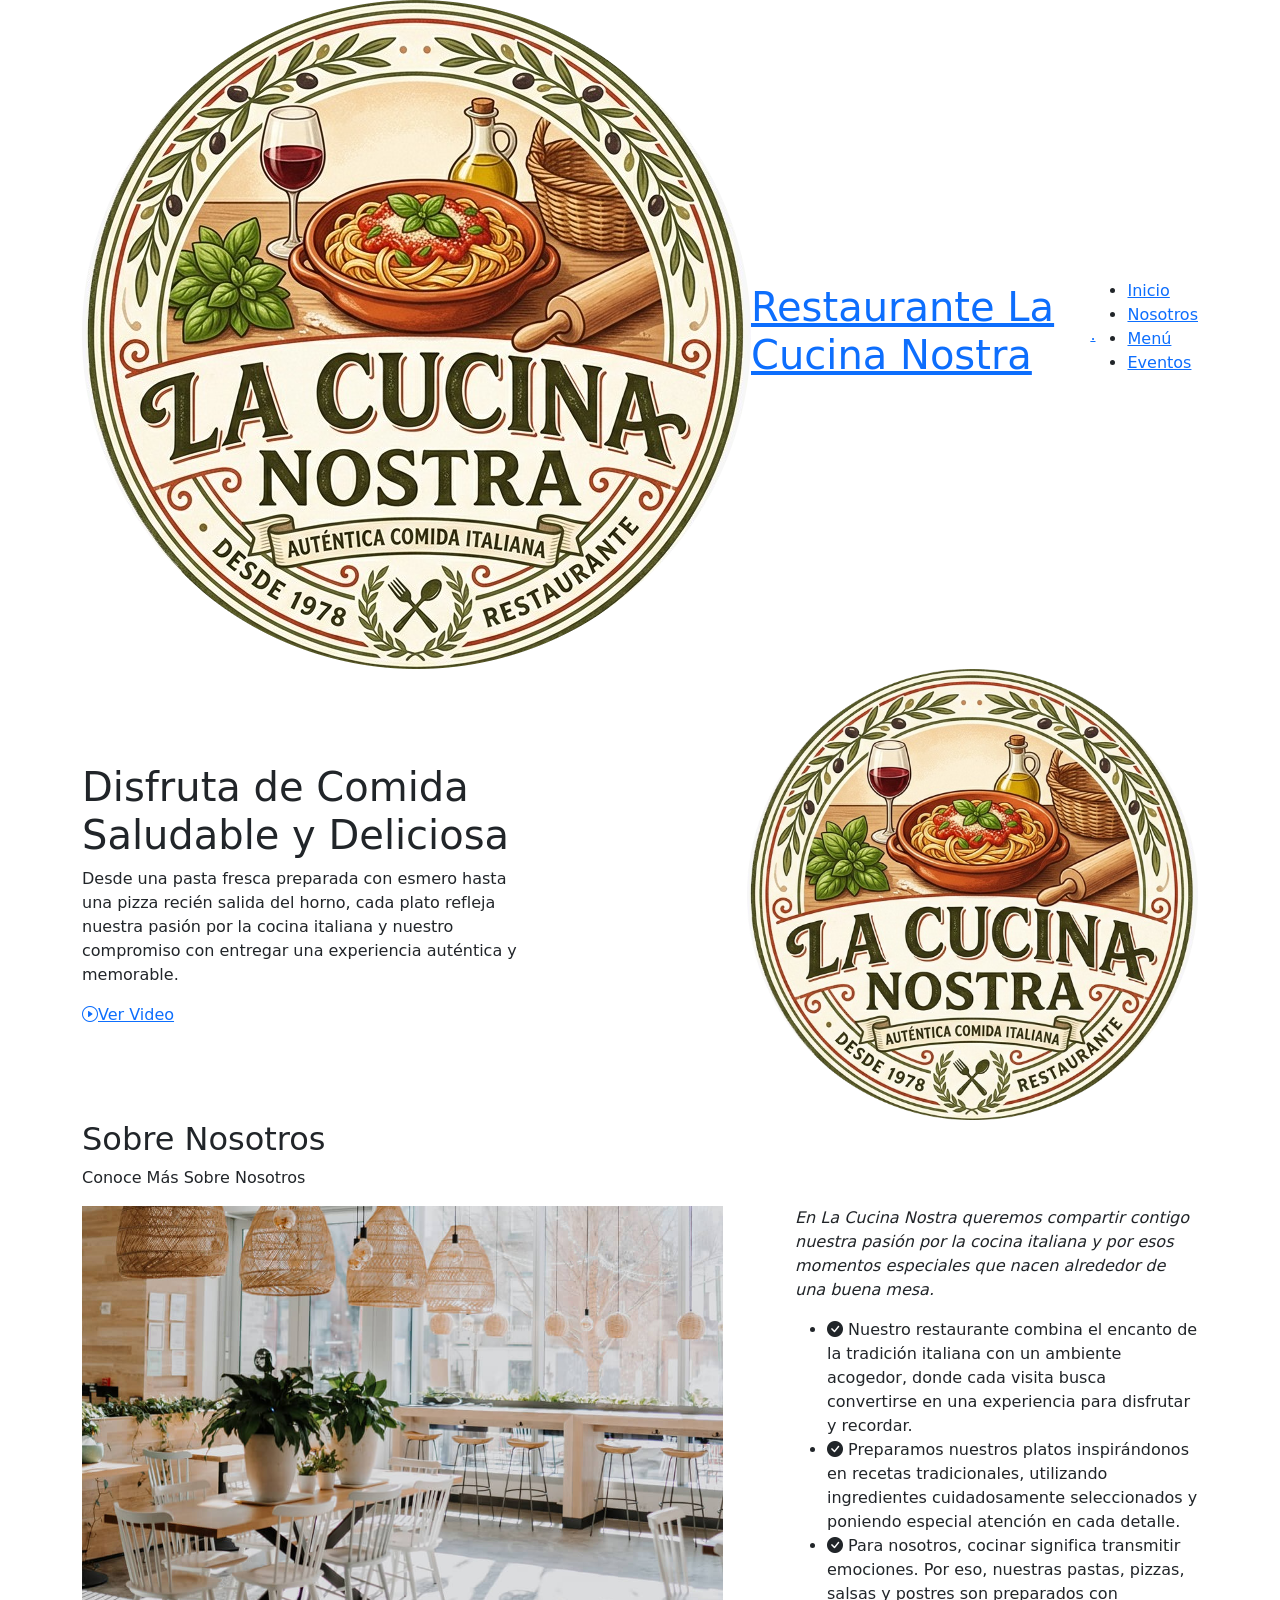
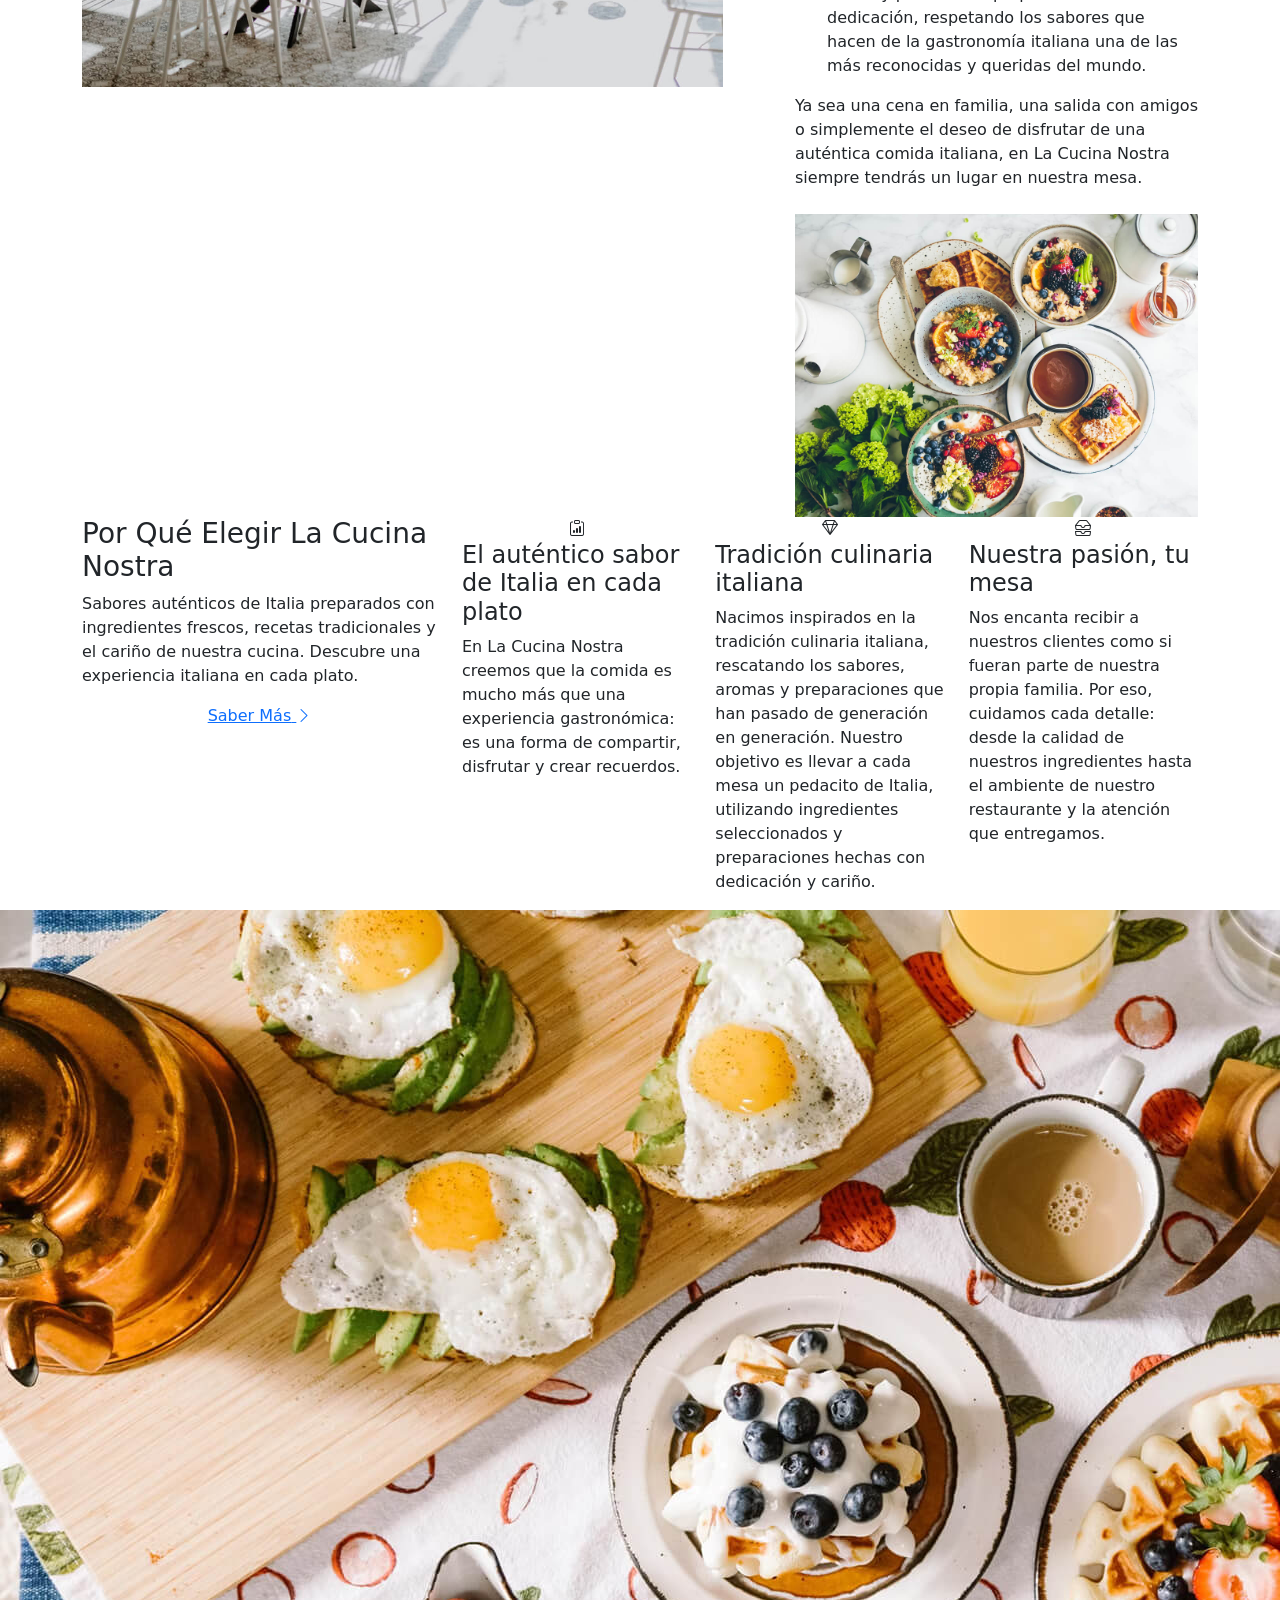
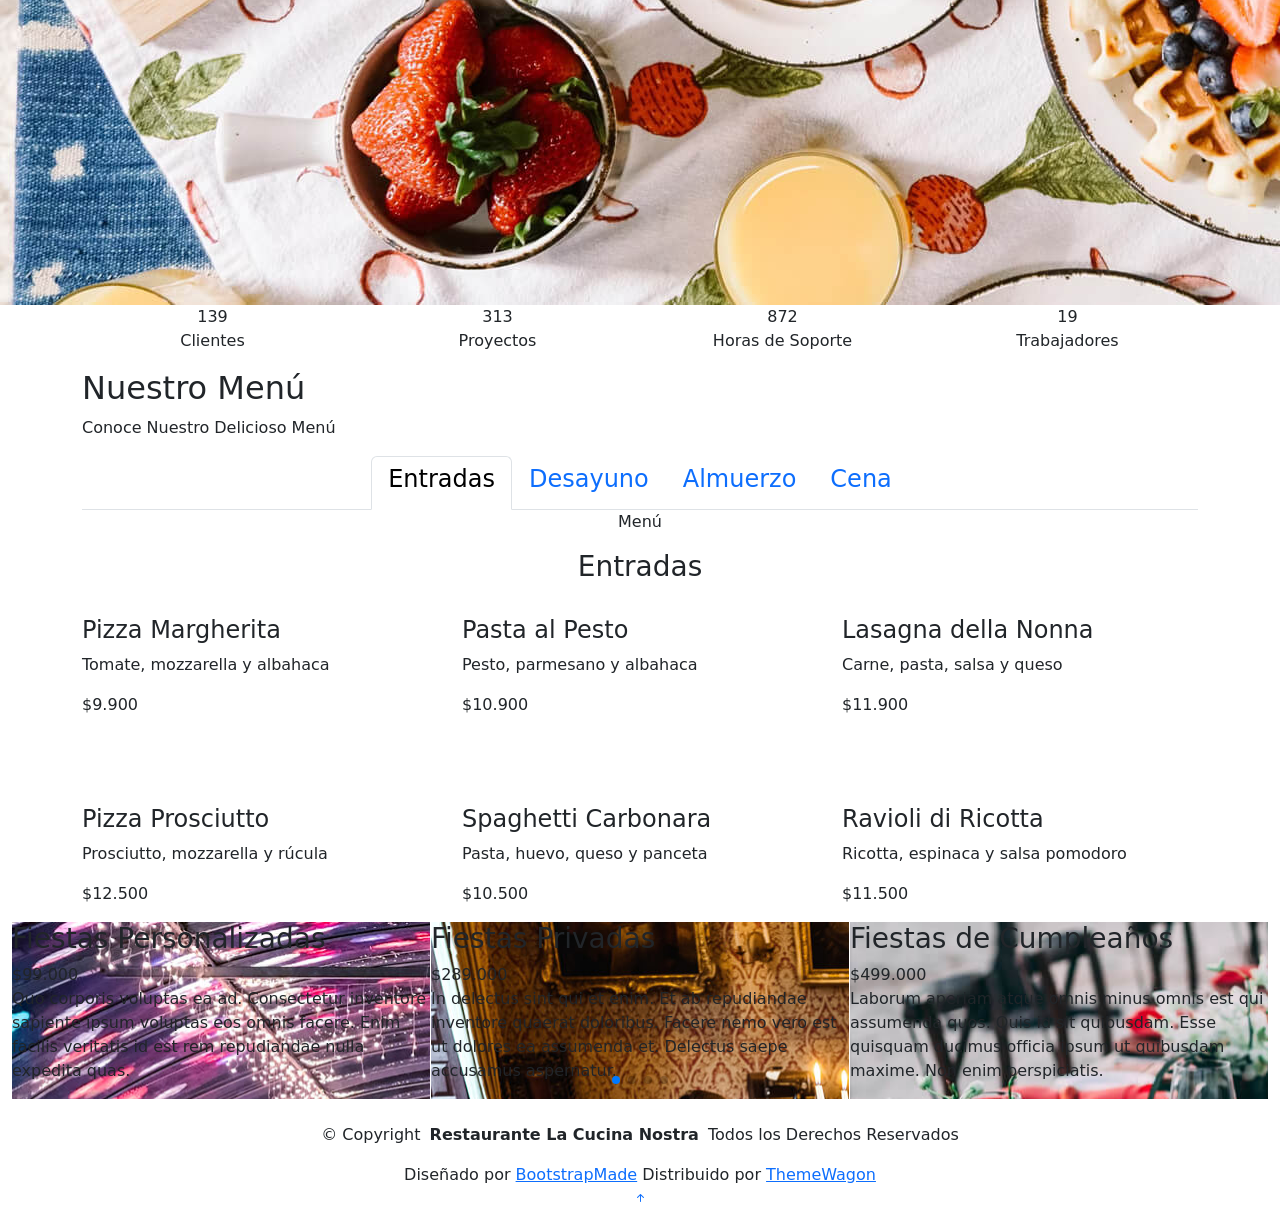
==== commit 2cfe0d43: "Agregado texto en la sección "Conoce más sobre nosotros"" ====
--- a/Restuarante Italiano/index.html
+++ b/Restuarante Italiano/index.html
@@ -62,7 +62,7 @@
         <div class="row gy-4 justify-content-center justify-content-lg-between">
           <div class="col-lg-5 order-2 order-lg-1 d-flex flex-column justify-content-center">
             <h1 data-aos="fade-up">Disfruta de Comida<br>Saludable y Deliciosa</h1>
-            <p data-aos="fade-up" data-aos-delay="100">Somos un equipo de diseñadores talentosos que crea sitios web con Bootstrap</p>
+            <p data-aos="fade-up" data-aos-delay="100">Desde una pasta fresca preparada con esmero hasta una pizza recién salida del horno, cada plato refleja nuestra pasión por la cocina italiana y nuestro compromiso con entregar una experiencia auténtica y memorable.</p>
             <div class="d-flex" data-aos="fade-up" data-aos-delay="200">
               <a href="https://www.youtube.com/watch?v=Y7f98aduVJ8" class="glightbox btn-watch-video d-flex align-items-center"><i class="bi bi-play-circle"></i><span>Ver Video</span></a>
             </div>
@@ -93,17 +93,15 @@
           <div class="col-lg-5" data-aos="fade-up" data-aos-delay="250">
             <div class="content ps-0 ps-lg-5">
               <p class="fst-italic">
-                Lorem ipsum dolor sit amet, consectetur adipiscing elit, sed do eiusmod tempor incididunt ut labore et dolore
-                magna aliqua.
+                En La Cucina Nostra queremos compartir contigo nuestra pasión por la cocina italiana y por esos momentos especiales que nacen alrededor de una buena mesa.
               </p>
               <ul>
-                <li><i class="bi bi-check-circle-fill"></i> <span>Ullamco laboris nisi ut aliquip ex ea commodo consequat.</span></li>
-                <li><i class="bi bi-check-circle-fill"></i> <span>Duis aute irure dolor in reprehenderit in voluptate velit.</span></li>
-                <li><i class="bi bi-check-circle-fill"></i> <span>Ullamco laboris nisi ut aliquip ex ea commodo consequat. Duis aute irure dolor in reprehenderit in voluptate trideta storacalaperda mastiro dolore eu fugiat nulla pariatur.</span></li>
+                <li><i class="bi bi-check-circle-fill"></i> <span>Nuestro restaurante combina el encanto de la tradición italiana con un ambiente acogedor, donde cada visita busca convertirse en una experiencia para disfrutar y recordar.</span></li>
+                <li><i class="bi bi-check-circle-fill"></i> <span>Preparamos nuestros platos inspirándonos en recetas tradicionales, utilizando ingredientes cuidadosamente seleccionados y poniendo especial atención en cada detalle.</span></li>
+                <li><i class="bi bi-check-circle-fill"></i> <span>Para nosotros, cocinar significa transmitir emociones. Por eso, nuestras pastas, pizzas, salsas y postres son preparados con dedicación, respetando los sabores que hacen de la gastronomía italiana una de las más reconocidas y queridas del mundo.</span></li>
               </ul>
               <p>
-                Ullamco laboris nisi ut aliquip ex ea commodo consequat. Duis aute irure dolor in reprehenderit in voluptate
-                velit esse cillum dolore eu fugiat nulla pariatur. Excepteur sint occaecat cupidatat non proident
+                Ya sea una cena en familia, una salida con amigos o simplemente el deseo de disfrutar de una auténtica comida italiana, en La Cucina Nostra siempre tendrás un lugar en nuestra mesa.
               </p>
 
               <div class="position-relative mt-4">
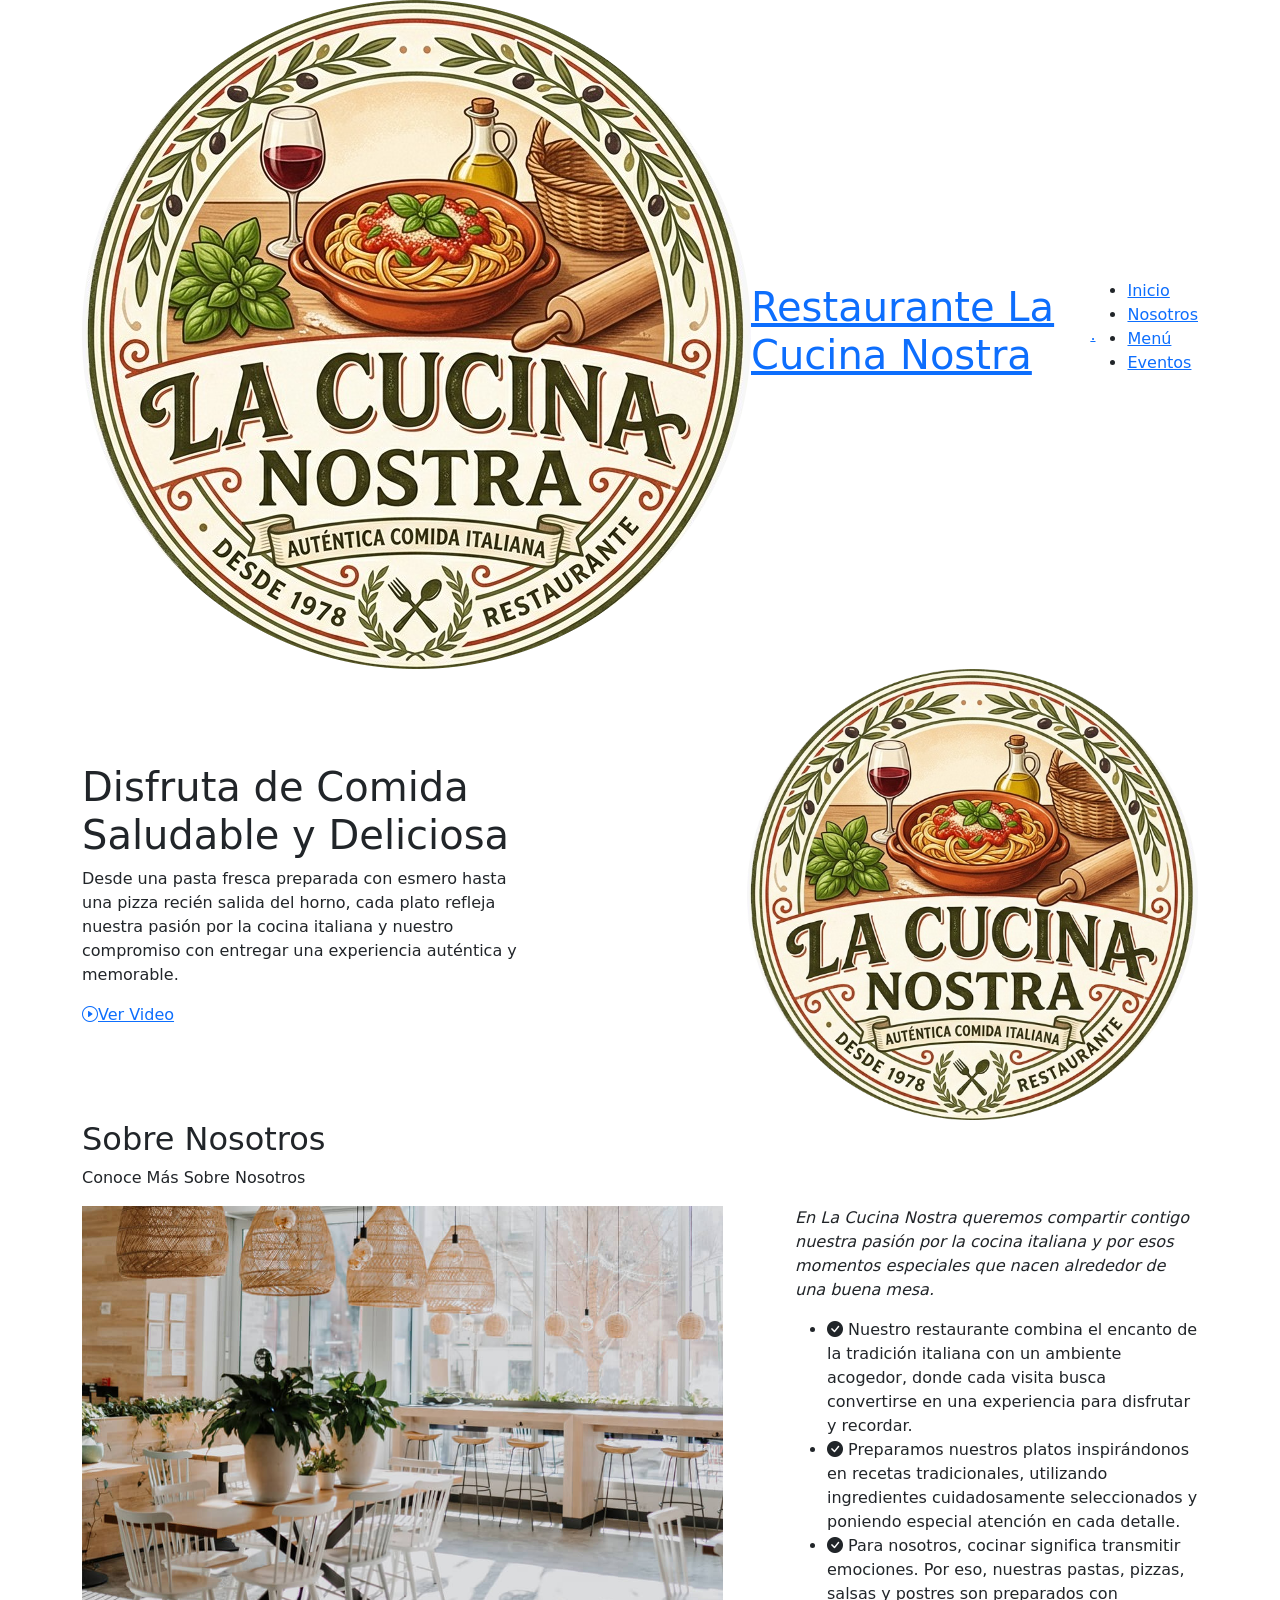
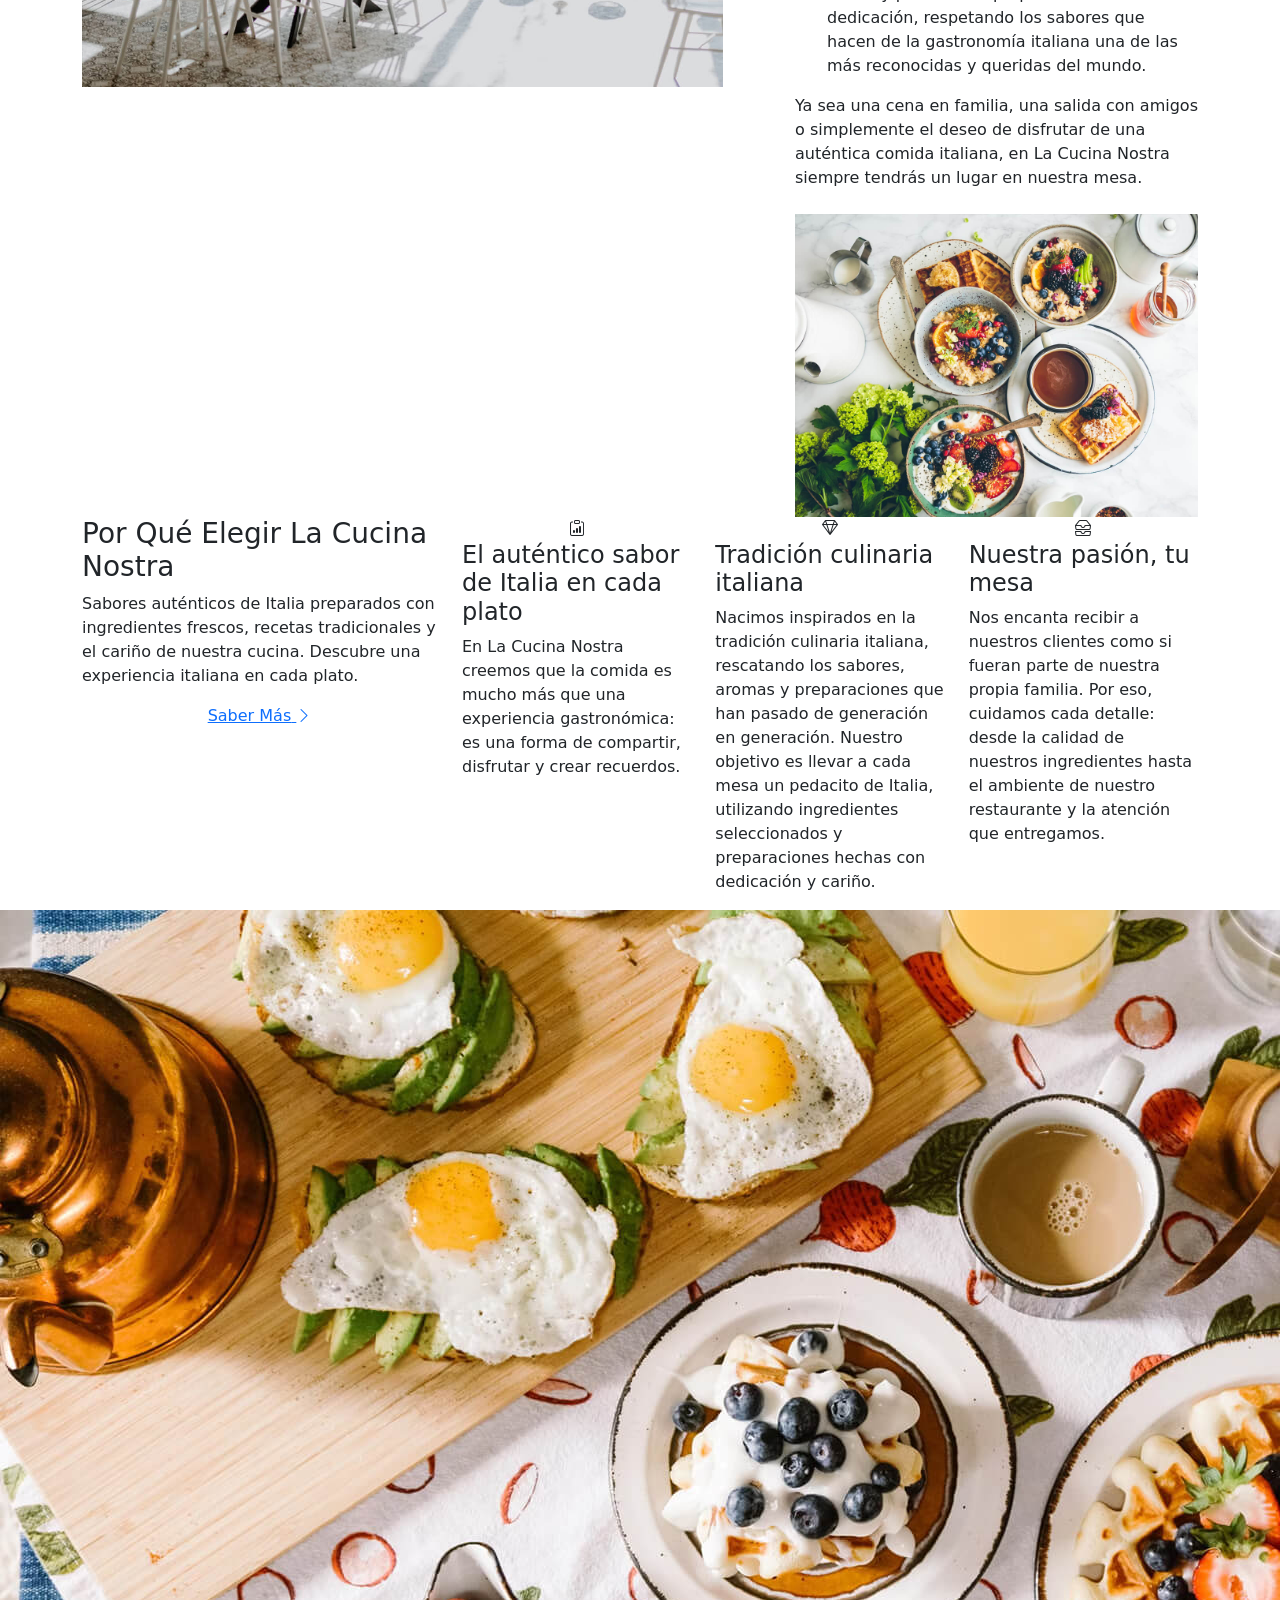
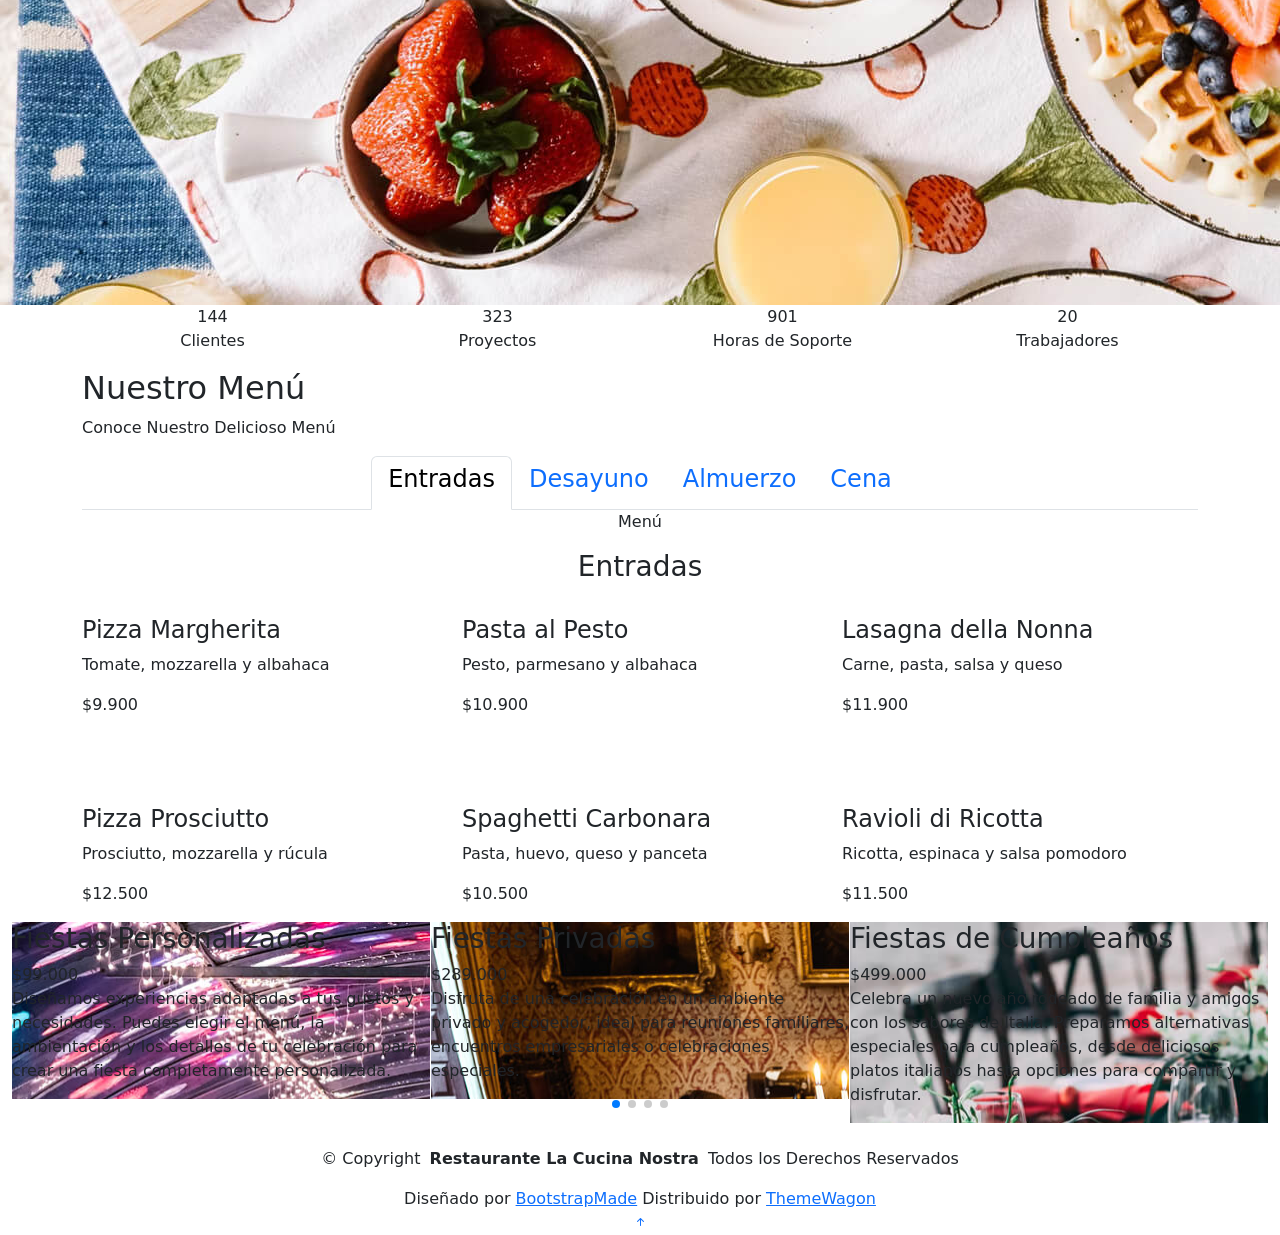
==== commit fe758091: "Agregado texto en la sección de "Eventos"" ====
--- a/Restuarante Italiano/index.html
+++ b/Restuarante Italiano/index.html
@@ -612,7 +612,7 @@
               <h3>Fiestas Personalizadas</h3>
               <div class="price align-self-start">$99.000</div>
               <p class="description">
-                Quo corporis voluptas ea ad. Consectetur inventore sapiente ipsum voluptas eos omnis facere. Enim facilis veritatis id est rem repudiandae nulla expedita quas.
+                Diseñamos experiencias adaptadas a tus gustos y necesidades. Puedes elegir el menú, la ambientación y los detalles de tu celebración para crear una fiesta completamente personalizada.
               </p>
             </div><!-- End Event item -->
 
@@ -620,7 +620,7 @@
               <h3>Fiestas Privadas</h3>
               <div class="price align-self-start">$289.000</div>
               <p class="description">
-                In delectus sint qui et enim. Et ab repudiandae inventore quaerat doloribus. Facere nemo vero est ut dolores ea assumenda et. Delectus saepe accusamus aspernatur.
+                Disfruta de una celebración en un ambiente privado y acogedor, ideal para reuniones familiares, encuentros empresariales o celebraciones especiales.
               </p>
             </div><!-- End Event item -->
 
@@ -628,7 +628,7 @@
               <h3>Fiestas de Cumpleaños</h3>
               <div class="price align-self-start">$499.000</div>
               <p class="description">
-                Laborum aperiam atque omnis minus omnis est qui assumenda quos. Quis id sit quibusdam. Esse quisquam ducimus officia ipsum ut quibusdam maxime. Non enim perspiciatis.
+                Celebra un nuevo año rodeado de familia y amigos con los sabores de Italia. Preparamos alternativas especiales para cumpleaños, desde deliciosos platos italianos hasta opciones para compartir y disfrutar.
               </p>
             </div><!-- End Event item -->
 
@@ -636,7 +636,7 @@
               <h3>Fiestas de Boda</h3>
               <div class="price align-self-start">$899.000</div>
               <p class="description">
-                Laborum aperiam atque omnis minus omnis est qui assumenda quos. Quis id sit quibusdam. Esse quisquam ducimus officia ipsum ut quibusdam maxime. Non enim perspiciatis.
+                Un día tan importante merece una celebración inolvidable. En La Cucina Nostra creamos experiencias gastronómicas pensadas para acompañar uno de los momentos más especiales de tu vida.
               </p>
             </div><!-- End Event item -->
 
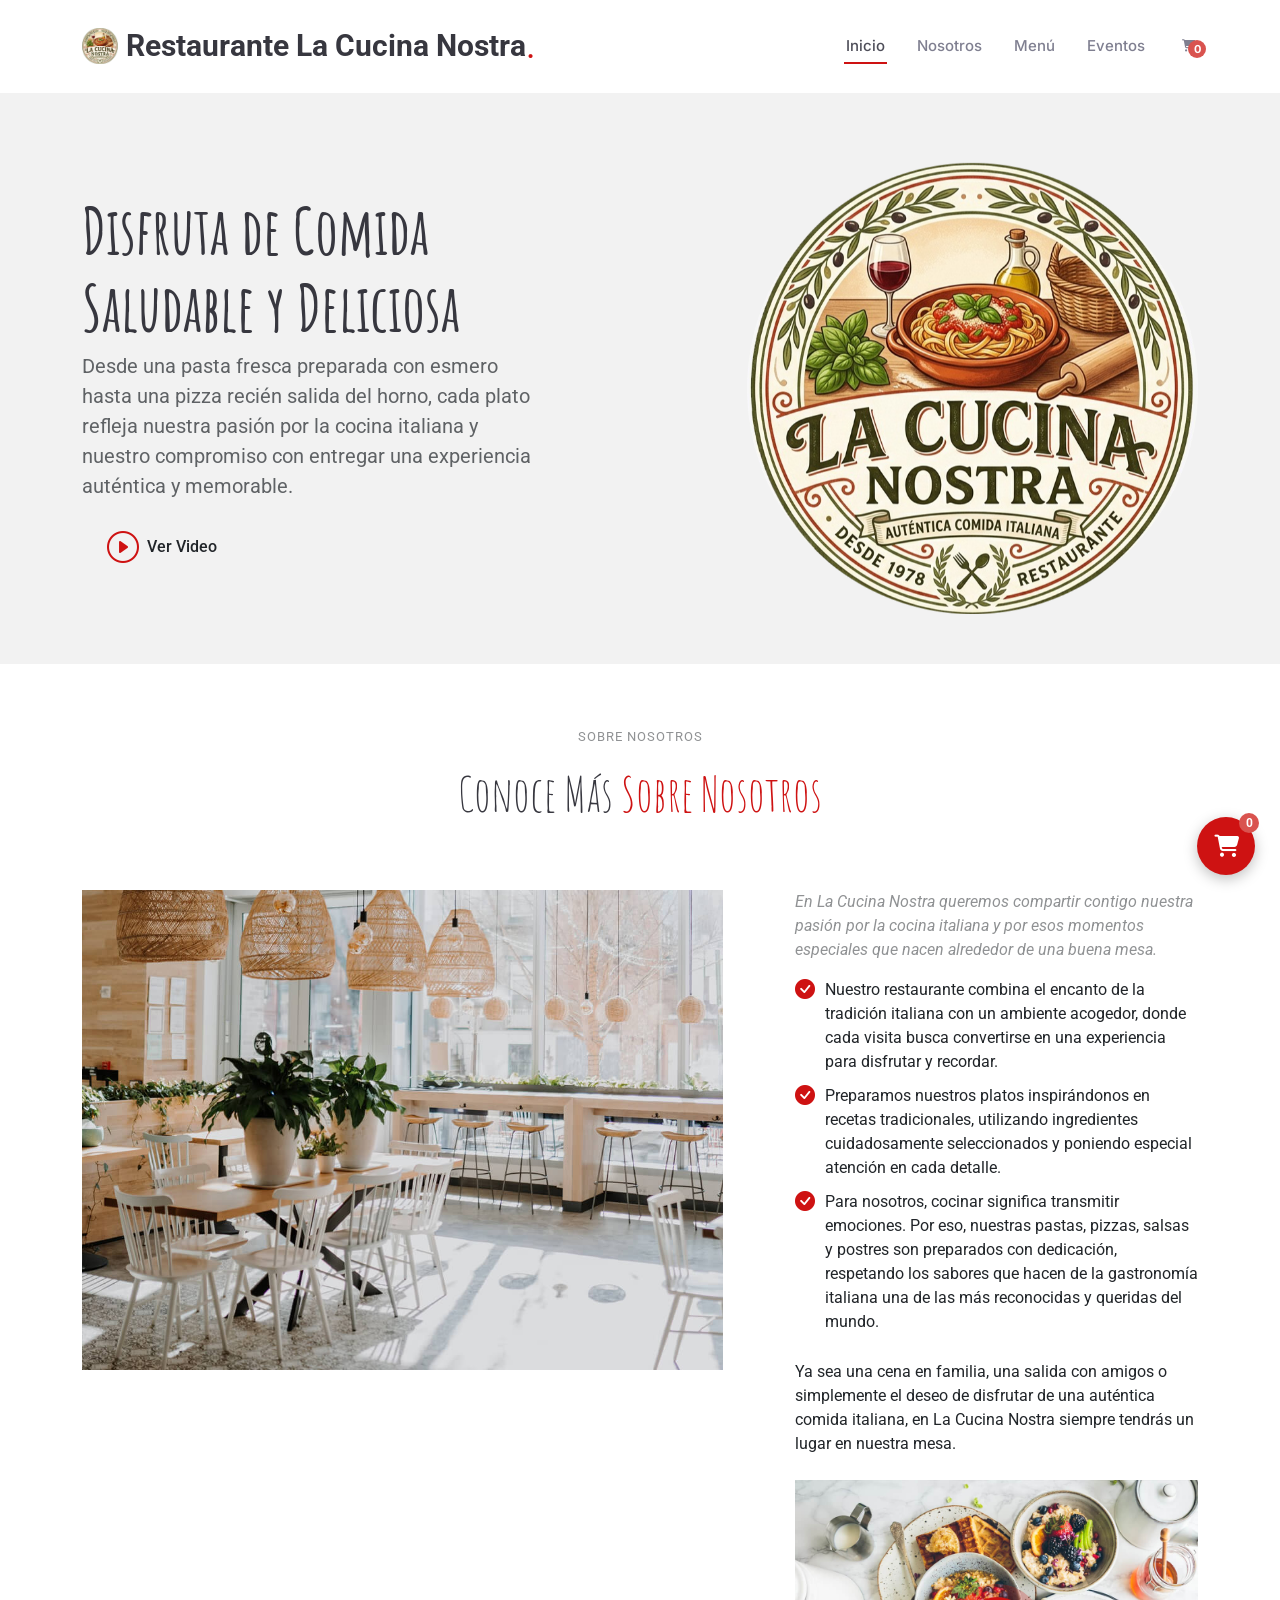
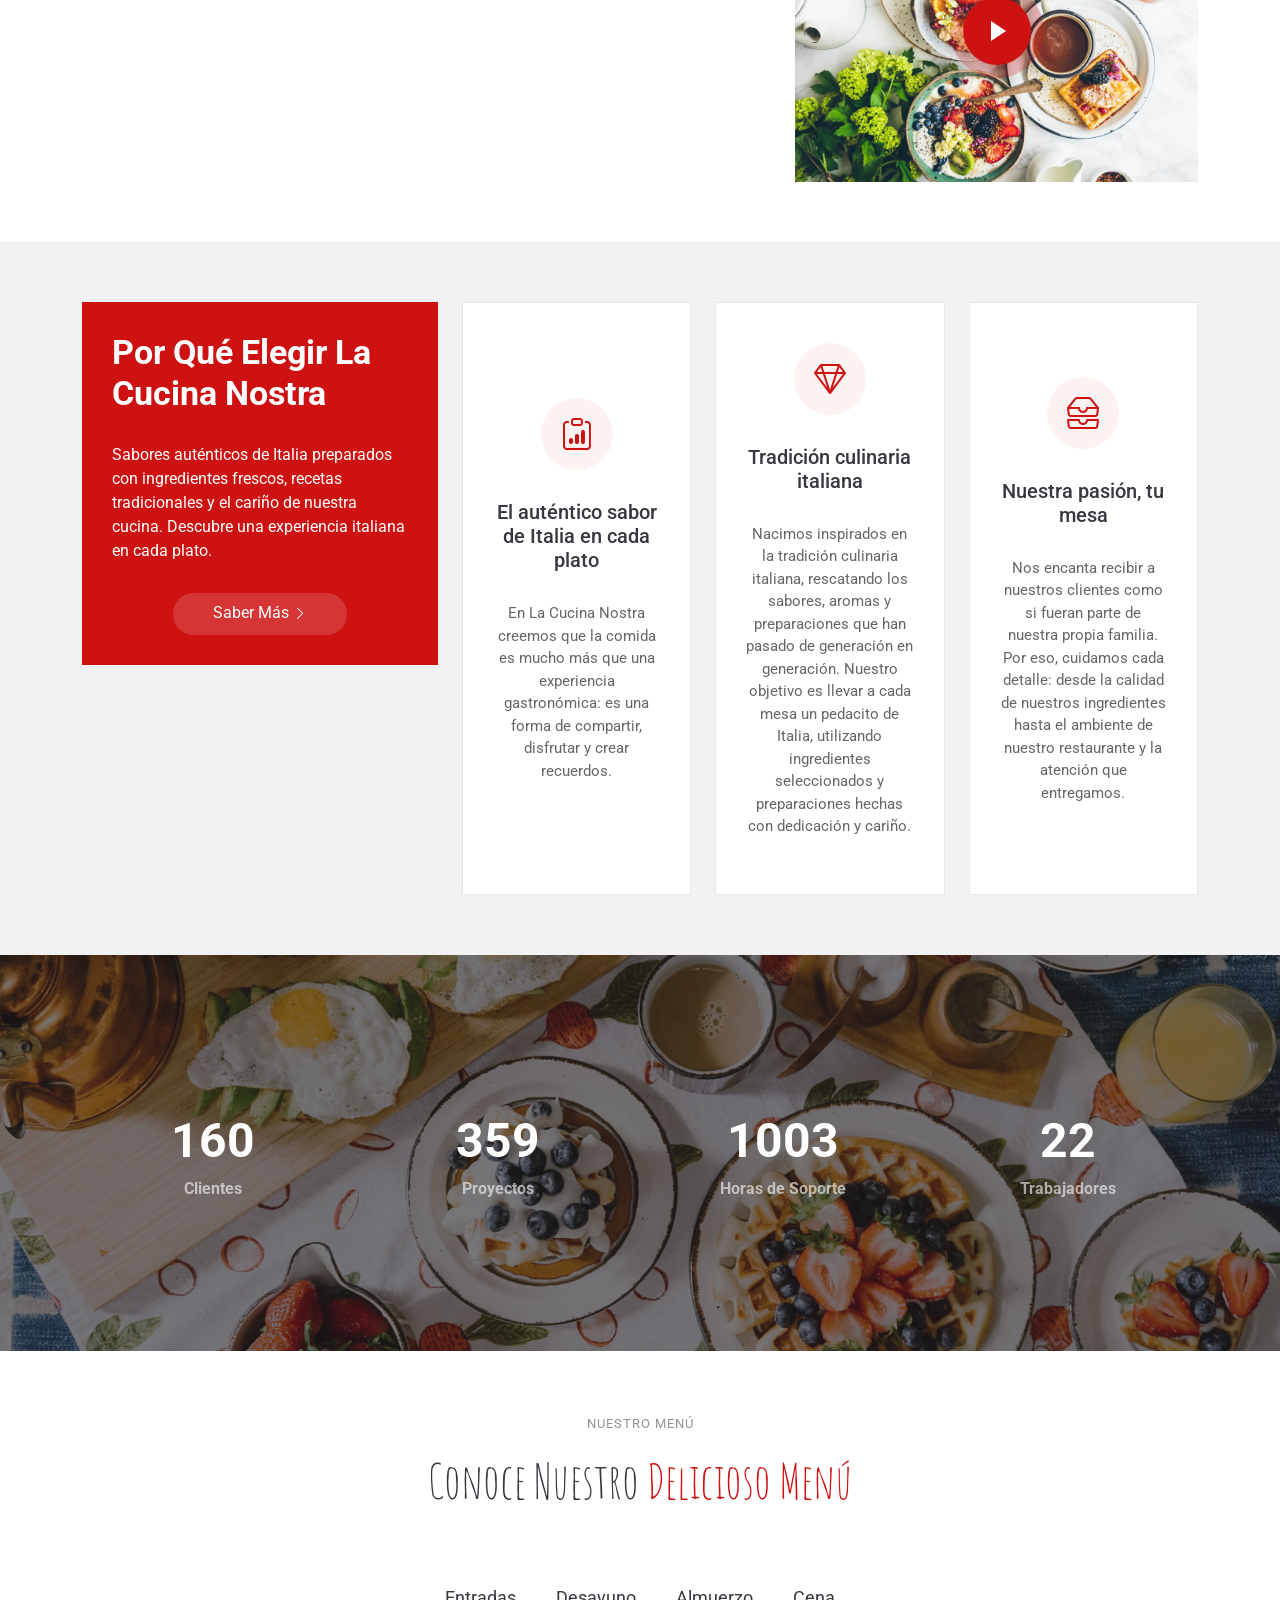
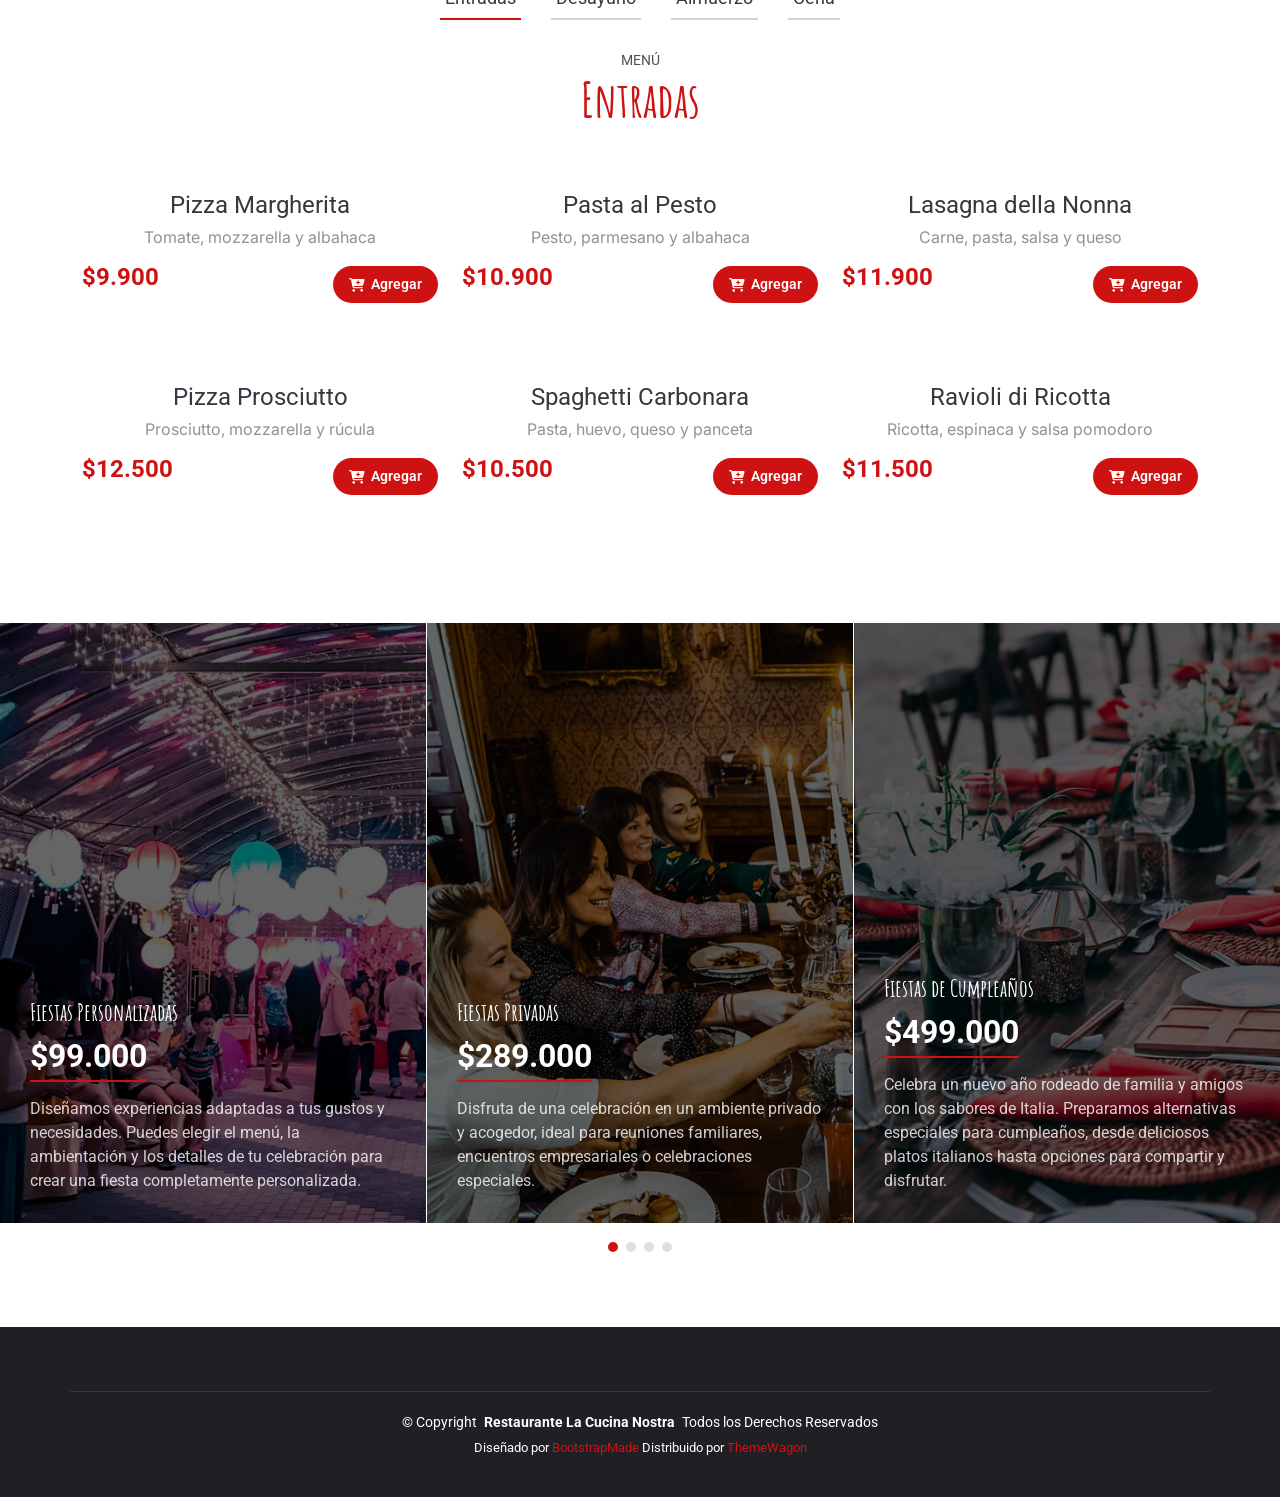
==== commit dd6638d7: "Restuarante capichi" ====
--- a/Restuarante Italiano/index.html
+++ b/Restuarante Italiano/index.html
@@ -27,6 +27,12 @@
   <!-- Main CSS File -->
   <link href="assets/css/main.css" rel="stylesheet">
 
+  <!-- Font Awesome (íconos del carrito) -->
+  <link rel="stylesheet" href="https://cdnjs.cloudflare.com/ajax/libs/font-awesome/6.4.0/css/all.min.css">
+
+  <!-- Carrito de Compras CSS -->
+  <link href="assets/css/cart.css" rel="stylesheet">
+
 </head>
 
 <body class="index-page">
@@ -46,6 +52,12 @@
           <li><a href="#about">Nosotros</a></li>
           <li><a href="#menu">Menú</a></li>
           <li><a href="#events">Eventos</a></li>
+          <li>
+            <a href="#" id="jsCartNavToggle" class="nav-cart-link">
+              <i class="fa-solid fa-cart-shopping"></i>
+              <span id="jsCartCountNav" class="cart-count">0</span>
+            </a>
+          </li>
         </ul>
         <i class="mobile-nav-toggle d-xl-none bi bi-list"></i>
       </nav>
@@ -267,69 +279,87 @@
             <div class="row gy-5">
 
               <div class="col-lg-4 menu-item">
-                <a href="assets/img/menu/menu-item-1.png" class="glightbox"><img src="https://images.unsplash.com/photo-1574071318508-1cdbab80d002?auto=format&fit=crop&w=700&q=80" class="menu-img img-fluid" alt=""></a>
-                <h4>Pizza Margherita</h4>
+                <a href="#" class="menu-img-link" data-action="view-detail"><img src="https://images.unsplash.com/photo-1574071318508-1cdbab80d002?auto=format&fit=crop&w=700&q=80" class="menu-img img-fluid" alt=""></a>
+                <h4><a href="#" class="menu-title-link" data-action="view-detail">Pizza Margherita</a></h4>
                 <p class="ingredients">
                   Tomate, mozzarella y albahaca
                 </p>
-                <p class="price">
-                  $9.900
-                </p>
-              </div><!-- Menu Item -->
-
-              <div class="col-lg-4 menu-item">
-                <a href="assets/img/menu/menu-item-2.png" class="glightbox"><img src="https://images.unsplash.com/photo-1551183053-bf91a1d81141?auto=format&fit=crop&w=700&q=80" class="menu-img img-fluid" alt=""></a>
-                <h4>Pasta al Pesto</h4>
+                <div class="menu-item__footer">
+                  <p class="price">
+                    $9.900
+                  </p>
+                  <a href="#" class="add-to-cart-btn" data-btn-action="add-btn-cart" data-modal="#jsModalCarrito"><i class="fa-solid fa-cart-plus"></i> Agregar</a>
+                </div>
+              </div><!-- Menu Item -->
+
+              <div class="col-lg-4 menu-item">
+                <a href="#" class="menu-img-link" data-action="view-detail"><img src="https://images.unsplash.com/photo-1551183053-bf91a1d81141?auto=format&fit=crop&w=700&q=80" class="menu-img img-fluid" alt=""></a>
+                <h4><a href="#" class="menu-title-link" data-action="view-detail">Pasta al Pesto</a></h4>
                 <p class="ingredients">
                   Pesto, parmesano y albahaca
                 </p>
-                <p class="price">
-                  $10.900
-                </p>
-              </div><!-- Menu Item -->
-
-              <div class="col-lg-4 menu-item">
-                <a href="assets/img/menu/menu-item-3.png" class="glightbox"><img src="https://images.unsplash.com/photo-1547592180-85f173990554?auto=format&fit=crop&w=700&q=80" class="menu-img img-fluid" alt=""></a>
-                <h4>Lasagna della Nonna</h4>
+                <div class="menu-item__footer">
+                  <p class="price">
+                    $10.900
+                  </p>
+                  <a href="#" class="add-to-cart-btn" data-btn-action="add-btn-cart" data-modal="#jsModalCarrito"><i class="fa-solid fa-cart-plus"></i> Agregar</a>
+                </div>
+              </div><!-- Menu Item -->
+
+              <div class="col-lg-4 menu-item">
+                <a href="#" class="menu-img-link" data-action="view-detail"><img src="https://images.unsplash.com/photo-1547592180-85f173990554?auto=format&fit=crop&w=700&q=80" class="menu-img img-fluid" alt=""></a>
+                <h4><a href="#" class="menu-title-link" data-action="view-detail">Lasagna della Nonna</a></h4>
                 <p class="ingredients">
                   Carne, pasta, salsa y queso
                 </p>
-                <p class="price">
-                  $11.900
-                </p>
-              </div><!-- Menu Item -->
-
-              <div class="col-lg-4 menu-item">
-                <a href="assets/img/menu/menu-item-4.png" class="glightbox"><img src="https://images.unsplash.com/photo-1571997478779-2adcbbe9ab2f?auto=format&fit=crop&w=700&q=80" class="menu-img img-fluid" alt=""></a>
-                <h4>Pizza Prosciutto</h4>
+                <div class="menu-item__footer">
+                  <p class="price">
+                    $11.900
+                  </p>
+                  <a href="#" class="add-to-cart-btn" data-btn-action="add-btn-cart" data-modal="#jsModalCarrito"><i class="fa-solid fa-cart-plus"></i> Agregar</a>
+                </div>
+              </div><!-- Menu Item -->
+
+              <div class="col-lg-4 menu-item">
+                <a href="#" class="menu-img-link" data-action="view-detail"><img src="https://images.unsplash.com/photo-1571997478779-2adcbbe9ab2f?auto=format&fit=crop&w=700&q=80" class="menu-img img-fluid" alt=""></a>
+                <h4><a href="#" class="menu-title-link" data-action="view-detail">Pizza Prosciutto</a></h4>
                 <p class="ingredients">
                   Prosciutto, mozzarella y rúcula
                 </p>
-                <p class="price">
-                  $12.500
-                </p>
-              </div><!-- Menu Item -->
-
-              <div class="col-lg-4 menu-item">
-                <a href="assets/img/menu/menu-item-5.png" class="glightbox"><img src="https://images.unsplash.com/photo-1473093295043-cdd812d0e601?auto=format&fit=crop&w=700&q=80" class="menu-img img-fluid" alt=""></a>
-                <h4>Spaghetti Carbonara</h4>
+                <div class="menu-item__footer">
+                  <p class="price">
+                    $12.500
+                  </p>
+                  <a href="#" class="add-to-cart-btn" data-btn-action="add-btn-cart" data-modal="#jsModalCarrito"><i class="fa-solid fa-cart-plus"></i> Agregar</a>
+                </div>
+              </div><!-- Menu Item -->
+
+              <div class="col-lg-4 menu-item">
+                <a href="#" class="menu-img-link" data-action="view-detail"><img src="https://images.unsplash.com/photo-1473093295043-cdd812d0e601?auto=format&fit=crop&w=700&q=80" class="menu-img img-fluid" alt=""></a>
+                <h4><a href="#" class="menu-title-link" data-action="view-detail">Spaghetti Carbonara</a></h4>
                 <p class="ingredients">
                   Pasta, huevo, queso y panceta
                 </p>
-                <p class="price">
-                  $10.500
-                </p>
-              </div><!-- Menu Item -->
-
-              <div class="col-lg-4 menu-item">
-                <a href="assets/img/menu/menu-item-6.png" class="glightbox"><img src="https://images.unsplash.com/photo-1563379926898-05f4575a45d8?auto=format&fit=crop&w=700&q=80" class="menu-img img-fluid" alt=""></a>
-                <h4>Ravioli di Ricotta</h4>
+                <div class="menu-item__footer">
+                  <p class="price">
+                    $10.500
+                  </p>
+                  <a href="#" class="add-to-cart-btn" data-btn-action="add-btn-cart" data-modal="#jsModalCarrito"><i class="fa-solid fa-cart-plus"></i> Agregar</a>
+                </div>
+              </div><!-- Menu Item -->
+
+              <div class="col-lg-4 menu-item">
+                <a href="#" class="menu-img-link" data-action="view-detail"><img src="https://images.unsplash.com/photo-1563379926898-05f4575a45d8?auto=format&fit=crop&w=700&q=80" class="menu-img img-fluid" alt=""></a>
+                <h4><a href="#" class="menu-title-link" data-action="view-detail">Ravioli di Ricotta</a></h4>
                 <p class="ingredients">
                   Ricotta, espinaca y salsa pomodoro
                 </p>
-                <p class="price">
-                  $11.500
-                </p>
+                <div class="menu-item__footer">
+                  <p class="price">
+                    $11.500
+                  </p>
+                  <a href="#" class="add-to-cart-btn" data-btn-action="add-btn-cart" data-modal="#jsModalCarrito"><i class="fa-solid fa-cart-plus"></i> Agregar</a>
+                </div>
               </div><!-- Menu Item -->
 
             </div>
@@ -345,69 +375,87 @@
             <div class="row gy-5">
 
               <div class="col-lg-4 menu-item">
-                <a href="assets/img/menu/menu-item-1.png" class="glightbox"><img src="https://images.unsplash.com/photo-1574071318508-1cdbab80d002?auto=format&fit=crop&w=700&q=80" class="menu-img img-fluid" alt=""></a>
-                <h4>Pizza Margherita</h4>
+                <a href="#" class="menu-img-link" data-action="view-detail"><img src="https://images.unsplash.com/photo-1574071318508-1cdbab80d002?auto=format&fit=crop&w=700&q=80" class="menu-img img-fluid" alt=""></a>
+                <h4><a href="#" class="menu-title-link" data-action="view-detail">Pizza Margherita</a></h4>
                 <p class="ingredients">
                   Tomate, mozzarella y albahaca
                 </p>
-                <p class="price">
-                  $9.900
-                </p>
-              </div><!-- Menu Item -->
-
-              <div class="col-lg-4 menu-item">
-                <a href="assets/img/menu/menu-item-2.png" class="glightbox"><img src="https://images.unsplash.com/photo-1551183053-bf91a1d81141?auto=format&fit=crop&w=700&q=80" class="menu-img img-fluid" alt=""></a>
-                <h4>Pasta al Pesto</h4>
+                <div class="menu-item__footer">
+                  <p class="price">
+                    $9.900
+                  </p>
+                  <a href="#" class="add-to-cart-btn" data-btn-action="add-btn-cart" data-modal="#jsModalCarrito"><i class="fa-solid fa-cart-plus"></i> Agregar</a>
+                </div>
+              </div><!-- Menu Item -->
+
+              <div class="col-lg-4 menu-item">
+                <a href="#" class="menu-img-link" data-action="view-detail"><img src="https://images.unsplash.com/photo-1551183053-bf91a1d81141?auto=format&fit=crop&w=700&q=80" class="menu-img img-fluid" alt=""></a>
+                <h4><a href="#" class="menu-title-link" data-action="view-detail">Pasta al Pesto</a></h4>
                 <p class="ingredients">
                   Pesto, parmesano y albahaca
                 </p>
-                <p class="price">
-                  $10.900
-                </p>
-              </div><!-- Menu Item -->
-
-              <div class="col-lg-4 menu-item">
-                <a href="assets/img/menu/menu-item-3.png" class="glightbox"><img src="https://images.unsplash.com/photo-1547592180-85f173990554?auto=format&fit=crop&w=700&q=80" class="menu-img img-fluid" alt=""></a>
-                <h4>Lasagna della Nonna</h4>
+                <div class="menu-item__footer">
+                  <p class="price">
+                    $10.900
+                  </p>
+                  <a href="#" class="add-to-cart-btn" data-btn-action="add-btn-cart" data-modal="#jsModalCarrito"><i class="fa-solid fa-cart-plus"></i> Agregar</a>
+                </div>
+              </div><!-- Menu Item -->
+
+              <div class="col-lg-4 menu-item">
+                <a href="#" class="menu-img-link" data-action="view-detail"><img src="https://images.unsplash.com/photo-1547592180-85f173990554?auto=format&fit=crop&w=700&q=80" class="menu-img img-fluid" alt=""></a>
+                <h4><a href="#" class="menu-title-link" data-action="view-detail">Lasagna della Nonna</a></h4>
                 <p class="ingredients">
                   Carne, pasta, salsa y queso
                 </p>
-                <p class="price">
-                  $11.900
-                </p>
-              </div><!-- Menu Item -->
-
-              <div class="col-lg-4 menu-item">
-                <a href="assets/img/menu/menu-item-4.png" class="glightbox"><img src="https://images.unsplash.com/photo-1571997478779-2adcbbe9ab2f?auto=format&fit=crop&w=700&q=80" class="menu-img img-fluid" alt=""></a>
-                <h4>Pizza Prosciutto</h4>
+                <div class="menu-item__footer">
+                  <p class="price">
+                    $11.900
+                  </p>
+                  <a href="#" class="add-to-cart-btn" data-btn-action="add-btn-cart" data-modal="#jsModalCarrito"><i class="fa-solid fa-cart-plus"></i> Agregar</a>
+                </div>
+              </div><!-- Menu Item -->
+
+              <div class="col-lg-4 menu-item">
+                <a href="#" class="menu-img-link" data-action="view-detail"><img src="https://images.unsplash.com/photo-1571997478779-2adcbbe9ab2f?auto=format&fit=crop&w=700&q=80" class="menu-img img-fluid" alt=""></a>
+                <h4><a href="#" class="menu-title-link" data-action="view-detail">Pizza Prosciutto</a></h4>
                 <p class="ingredients">
                   Prosciutto, mozzarella y rúcula
                 </p>
-                <p class="price">
-                  $12.500
-                </p>
-              </div><!-- Menu Item -->
-
-              <div class="col-lg-4 menu-item">
-                <a href="assets/img/menu/menu-item-5.png" class="glightbox"><img src="https://images.unsplash.com/photo-1473093295043-cdd812d0e601?auto=format&fit=crop&w=700&q=80" class="menu-img img-fluid" alt=""></a>
-                <h4>Spaghetti Carbonara</h4>
+                <div class="menu-item__footer">
+                  <p class="price">
+                    $12.500
+                  </p>
+                  <a href="#" class="add-to-cart-btn" data-btn-action="add-btn-cart" data-modal="#jsModalCarrito"><i class="fa-solid fa-cart-plus"></i> Agregar</a>
+                </div>
+              </div><!-- Menu Item -->
+
+              <div class="col-lg-4 menu-item">
+                <a href="#" class="menu-img-link" data-action="view-detail"><img src="https://images.unsplash.com/photo-1473093295043-cdd812d0e601?auto=format&fit=crop&w=700&q=80" class="menu-img img-fluid" alt=""></a>
+                <h4><a href="#" class="menu-title-link" data-action="view-detail">Spaghetti Carbonara</a></h4>
                 <p class="ingredients">
                   Pasta, huevo, queso y panceta
                 </p>
-                <p class="price">
-                  $10.500
-                </p>
-              </div><!-- Menu Item -->
-
-              <div class="col-lg-4 menu-item">
-                <a href="assets/img/menu/menu-item-6.png" class="glightbox"><img src="https://images.unsplash.com/photo-1563379926898-05f4575a45d8?auto=format&fit=crop&w=700&q=80" class="menu-img img-fluid" alt=""></a>
-                <h4>Ravioli di Ricotta</h4>
+                <div class="menu-item__footer">
+                  <p class="price">
+                    $10.500
+                  </p>
+                  <a href="#" class="add-to-cart-btn" data-btn-action="add-btn-cart" data-modal="#jsModalCarrito"><i class="fa-solid fa-cart-plus"></i> Agregar</a>
+                </div>
+              </div><!-- Menu Item -->
+
+              <div class="col-lg-4 menu-item">
+                <a href="#" class="menu-img-link" data-action="view-detail"><img src="https://images.unsplash.com/photo-1563379926898-05f4575a45d8?auto=format&fit=crop&w=700&q=80" class="menu-img img-fluid" alt=""></a>
+                <h4><a href="#" class="menu-title-link" data-action="view-detail">Ravioli di Ricotta</a></h4>
                 <p class="ingredients">
                   Ricotta, espinaca y salsa pomodoro
                 </p>
-                <p class="price">
-                  $11.500
-                </p>
+                <div class="menu-item__footer">
+                  <p class="price">
+                    $11.500
+                  </p>
+                  <a href="#" class="add-to-cart-btn" data-btn-action="add-btn-cart" data-modal="#jsModalCarrito"><i class="fa-solid fa-cart-plus"></i> Agregar</a>
+                </div>
               </div><!-- Menu Item -->
 
             </div>
@@ -423,69 +471,87 @@
             <div class="row gy-5">
 
               <div class="col-lg-4 menu-item">
-                <a href="assets/img/menu/menu-item-1.png" class="glightbox"><img src="https://images.unsplash.com/photo-1574071318508-1cdbab80d002?auto=format&fit=crop&w=700&q=80" class="menu-img img-fluid" alt=""></a>
-                <h4>Pizza Margherita</h4>
+                <a href="#" class="menu-img-link" data-action="view-detail"><img src="https://images.unsplash.com/photo-1574071318508-1cdbab80d002?auto=format&fit=crop&w=700&q=80" class="menu-img img-fluid" alt=""></a>
+                <h4><a href="#" class="menu-title-link" data-action="view-detail">Pizza Margherita</a></h4>
                 <p class="ingredients">
                   Tomate, mozzarella y albahaca
                 </p>
-                <p class="price">
-                  $9.900
-                </p>
-              </div><!-- Menu Item -->
-
-              <div class="col-lg-4 menu-item">
-                <a href="assets/img/menu/menu-item-2.png" class="glightbox"><img src="https://images.unsplash.com/photo-1551183053-bf91a1d81141?auto=format&fit=crop&w=700&q=80" class="menu-img img-fluid" alt=""></a>
-                <h4>Pasta al Pesto</h4>
+                <div class="menu-item__footer">
+                  <p class="price">
+                    $9.900
+                  </p>
+                  <a href="#" class="add-to-cart-btn" data-btn-action="add-btn-cart" data-modal="#jsModalCarrito"><i class="fa-solid fa-cart-plus"></i> Agregar</a>
+                </div>
+              </div><!-- Menu Item -->
+
+              <div class="col-lg-4 menu-item">
+                <a href="#" class="menu-img-link" data-action="view-detail"><img src="https://images.unsplash.com/photo-1551183053-bf91a1d81141?auto=format&fit=crop&w=700&q=80" class="menu-img img-fluid" alt=""></a>
+                <h4><a href="#" class="menu-title-link" data-action="view-detail">Pasta al Pesto</a></h4>
                 <p class="ingredients">
                   Pesto, parmesano y albahaca
                 </p>
-                <p class="price">
-                  $10.900
-                </p>
-              </div><!-- Menu Item -->
-
-              <div class="col-lg-4 menu-item">
-                <a href="assets/img/menu/menu-item-3.png" class="glightbox"><img src="https://images.unsplash.com/photo-1547592180-85f173990554?auto=format&fit=crop&w=700&q=80" class="menu-img img-fluid" alt=""></a>
-                <h4>Lasagna della Nonna</h4>
+                <div class="menu-item__footer">
+                  <p class="price">
+                    $10.900
+                  </p>
+                  <a href="#" class="add-to-cart-btn" data-btn-action="add-btn-cart" data-modal="#jsModalCarrito"><i class="fa-solid fa-cart-plus"></i> Agregar</a>
+                </div>
+              </div><!-- Menu Item -->
+
+              <div class="col-lg-4 menu-item">
+                <a href="#" class="menu-img-link" data-action="view-detail"><img src="https://images.unsplash.com/photo-1547592180-85f173990554?auto=format&fit=crop&w=700&q=80" class="menu-img img-fluid" alt=""></a>
+                <h4><a href="#" class="menu-title-link" data-action="view-detail">Lasagna della Nonna</a></h4>
                 <p class="ingredients">
                   Carne, pasta, salsa y queso
                 </p>
-                <p class="price">
-                  $11.900
-                </p>
-              </div><!-- Menu Item -->
-
-              <div class="col-lg-4 menu-item">
-                <a href="assets/img/menu/menu-item-4.png" class="glightbox"><img src="https://images.unsplash.com/photo-1571997478779-2adcbbe9ab2f?auto=format&fit=crop&w=700&q=80" class="menu-img img-fluid" alt=""></a>
-                <h4>Pizza Prosciutto</h4>
+                <div class="menu-item__footer">
+                  <p class="price">
+                    $11.900
+                  </p>
+                  <a href="#" class="add-to-cart-btn" data-btn-action="add-btn-cart" data-modal="#jsModalCarrito"><i class="fa-solid fa-cart-plus"></i> Agregar</a>
+                </div>
+              </div><!-- Menu Item -->
+
+              <div class="col-lg-4 menu-item">
+                <a href="#" class="menu-img-link" data-action="view-detail"><img src="https://images.unsplash.com/photo-1571997478779-2adcbbe9ab2f?auto=format&fit=crop&w=700&q=80" class="menu-img img-fluid" alt=""></a>
+                <h4><a href="#" class="menu-title-link" data-action="view-detail">Pizza Prosciutto</a></h4>
                 <p class="ingredients">
                   Prosciutto, mozzarella y rúcula
                 </p>
-                <p class="price">
-                  $12.500
-                </p>
-              </div><!-- Menu Item -->
-
-              <div class="col-lg-4 menu-item">
-                <a href="assets/img/menu/menu-item-5.png" class="glightbox"><img src="https://images.unsplash.com/photo-1473093295043-cdd812d0e601?auto=format&fit=crop&w=700&q=80" class="menu-img img-fluid" alt=""></a>
-                <h4>Spaghetti Carbonara</h4>
+                <div class="menu-item__footer">
+                  <p class="price">
+                    $12.500
+                  </p>
+                  <a href="#" class="add-to-cart-btn" data-btn-action="add-btn-cart" data-modal="#jsModalCarrito"><i class="fa-solid fa-cart-plus"></i> Agregar</a>
+                </div>
+              </div><!-- Menu Item -->
+
+              <div class="col-lg-4 menu-item">
+                <a href="#" class="menu-img-link" data-action="view-detail"><img src="https://images.unsplash.com/photo-1473093295043-cdd812d0e601?auto=format&fit=crop&w=700&q=80" class="menu-img img-fluid" alt=""></a>
+                <h4><a href="#" class="menu-title-link" data-action="view-detail">Spaghetti Carbonara</a></h4>
                 <p class="ingredients">
                   Pasta, huevo, queso y panceta
                 </p>
-                <p class="price">
-                  $10.500
-                </p>
-              </div><!-- Menu Item -->
-
-              <div class="col-lg-4 menu-item">
-                <a href="assets/img/menu/menu-item-6.png" class="glightbox"><img src="https://images.unsplash.com/photo-1563379926898-05f4575a45d8?auto=format&fit=crop&w=700&q=80" class="menu-img img-fluid" alt=""></a>
-                <h4>Ravioli di Ricotta</h4>
+                <div class="menu-item__footer">
+                  <p class="price">
+                    $10.500
+                  </p>
+                  <a href="#" class="add-to-cart-btn" data-btn-action="add-btn-cart" data-modal="#jsModalCarrito"><i class="fa-solid fa-cart-plus"></i> Agregar</a>
+                </div>
+              </div><!-- Menu Item -->
+
+              <div class="col-lg-4 menu-item">
+                <a href="#" class="menu-img-link" data-action="view-detail"><img src="https://images.unsplash.com/photo-1563379926898-05f4575a45d8?auto=format&fit=crop&w=700&q=80" class="menu-img img-fluid" alt=""></a>
+                <h4><a href="#" class="menu-title-link" data-action="view-detail">Ravioli di Ricotta</a></h4>
                 <p class="ingredients">
                   Ricotta, espinaca y salsa pomodoro
                 </p>
-                <p class="price">
-                  $11.500
-                </p>
+                <div class="menu-item__footer">
+                  <p class="price">
+                    $11.500
+                  </p>
+                  <a href="#" class="add-to-cart-btn" data-btn-action="add-btn-cart" data-modal="#jsModalCarrito"><i class="fa-solid fa-cart-plus"></i> Agregar</a>
+                </div>
               </div><!-- Menu Item -->
 
             </div>
@@ -501,69 +567,87 @@
             <div class="row gy-5">
 
               <div class="col-lg-4 menu-item">
-                <a href="assets/img/menu/menu-item-1.png" class="glightbox"><img src="https://images.unsplash.com/photo-1574071318508-1cdbab80d002?auto=format&fit=crop&w=700&q=80" class="menu-img img-fluid" alt=""></a>
-                <h4>Pizza Margherita</h4>
+                <a href="#" class="menu-img-link" data-action="view-detail"><img src="https://images.unsplash.com/photo-1574071318508-1cdbab80d002?auto=format&fit=crop&w=700&q=80" class="menu-img img-fluid" alt=""></a>
+                <h4><a href="#" class="menu-title-link" data-action="view-detail">Pizza Margherita</a></h4>
                 <p class="ingredients">
                   Tomate, mozzarella y albahaca
                 </p>
-                <p class="price">
-                  $9.900
-                </p>
-              </div><!-- Menu Item -->
-
-              <div class="col-lg-4 menu-item">
-                <a href="assets/img/menu/menu-item-2.png" class="glightbox"><img src="https://images.unsplash.com/photo-1551183053-bf91a1d81141?auto=format&fit=crop&w=700&q=80" class="menu-img img-fluid" alt=""></a>
-                <h4>Pasta al Pesto</h4>
+                <div class="menu-item__footer">
+                  <p class="price">
+                    $9.900
+                  </p>
+                  <a href="#" class="add-to-cart-btn" data-btn-action="add-btn-cart" data-modal="#jsModalCarrito"><i class="fa-solid fa-cart-plus"></i> Agregar</a>
+                </div>
+              </div><!-- Menu Item -->
+
+              <div class="col-lg-4 menu-item">
+                <a href="#" class="menu-img-link" data-action="view-detail"><img src="https://images.unsplash.com/photo-1551183053-bf91a1d81141?auto=format&fit=crop&w=700&q=80" class="menu-img img-fluid" alt=""></a>
+                <h4><a href="#" class="menu-title-link" data-action="view-detail">Pasta al Pesto</a></h4>
                 <p class="ingredients">
                   Pesto, parmesano y albahaca
                 </p>
-                <p class="price">
-                  $10.900
-                </p>
-              </div><!-- Menu Item -->
-
-              <div class="col-lg-4 menu-item">
-                <a href="assets/img/menu/menu-item-3.png" class="glightbox"><img src="https://images.unsplash.com/photo-1547592180-85f173990554?auto=format&fit=crop&w=700&q=80" class="menu-img img-fluid" alt=""></a>
-                <h4>Lasagna della Nonna</h4>
+                <div class="menu-item__footer">
+                  <p class="price">
+                    $10.900
+                  </p>
+                  <a href="#" class="add-to-cart-btn" data-btn-action="add-btn-cart" data-modal="#jsModalCarrito"><i class="fa-solid fa-cart-plus"></i> Agregar</a>
+                </div>
+              </div><!-- Menu Item -->
+
+              <div class="col-lg-4 menu-item">
+                <a href="#" class="menu-img-link" data-action="view-detail"><img src="https://images.unsplash.com/photo-1547592180-85f173990554?auto=format&fit=crop&w=700&q=80" class="menu-img img-fluid" alt=""></a>
+                <h4><a href="#" class="menu-title-link" data-action="view-detail">Lasagna della Nonna</a></h4>
                 <p class="ingredients">
                   Carne, pasta, salsa y queso
                 </p>
-                <p class="price">
-                  $11.900
-                </p>
-              </div><!-- Menu Item -->
-
-              <div class="col-lg-4 menu-item">
-                <a href="assets/img/menu/menu-item-4.png" class="glightbox"><img src="https://images.unsplash.com/photo-1571997478779-2adcbbe9ab2f?auto=format&fit=crop&w=700&q=80" class="menu-img img-fluid" alt=""></a>
-                <h4>Pizza Prosciutto</h4>
+                <div class="menu-item__footer">
+                  <p class="price">
+                    $11.900
+                  </p>
+                  <a href="#" class="add-to-cart-btn" data-btn-action="add-btn-cart" data-modal="#jsModalCarrito"><i class="fa-solid fa-cart-plus"></i> Agregar</a>
+                </div>
+              </div><!-- Menu Item -->
+
+              <div class="col-lg-4 menu-item">
+                <a href="#" class="menu-img-link" data-action="view-detail"><img src="https://images.unsplash.com/photo-1571997478779-2adcbbe9ab2f?auto=format&fit=crop&w=700&q=80" class="menu-img img-fluid" alt=""></a>
+                <h4><a href="#" class="menu-title-link" data-action="view-detail">Pizza Prosciutto</a></h4>
                 <p class="ingredients">
                   Prosciutto, mozzarella y rúcula
                 </p>
-                <p class="price">
-                  $12.500
-                </p>
-              </div><!-- Menu Item -->
-
-              <div class="col-lg-4 menu-item">
-                <a href="assets/img/menu/menu-item-5.png" class="glightbox"><img src="https://images.unsplash.com/photo-1473093295043-cdd812d0e601?auto=format&fit=crop&w=700&q=80" class="menu-img img-fluid" alt=""></a>
-                <h4>Spaghetti Carbonara</h4>
+                <div class="menu-item__footer">
+                  <p class="price">
+                    $12.500
+                  </p>
+                  <a href="#" class="add-to-cart-btn" data-btn-action="add-btn-cart" data-modal="#jsModalCarrito"><i class="fa-solid fa-cart-plus"></i> Agregar</a>
+                </div>
+              </div><!-- Menu Item -->
+
+              <div class="col-lg-4 menu-item">
+                <a href="#" class="menu-img-link" data-action="view-detail"><img src="https://images.unsplash.com/photo-1473093295043-cdd812d0e601?auto=format&fit=crop&w=700&q=80" class="menu-img img-fluid" alt=""></a>
+                <h4><a href="#" class="menu-title-link" data-action="view-detail">Spaghetti Carbonara</a></h4>
                 <p class="ingredients">
                   Pasta, huevo, queso y panceta
                 </p>
-                <p class="price">
-                  $10.500
-                </p>
-              </div><!-- Menu Item -->
-
-              <div class="col-lg-4 menu-item">
-                <a href="assets/img/menu/menu-item-6.png" class="glightbox"><img src="https://images.unsplash.com/photo-1563379926898-05f4575a45d8?auto=format&fit=crop&w=700&q=80" class="menu-img img-fluid" alt=""></a>
-                <h4>Ravioli di Ricotta</h4>
+                <div class="menu-item__footer">
+                  <p class="price">
+                    $10.500
+                  </p>
+                  <a href="#" class="add-to-cart-btn" data-btn-action="add-btn-cart" data-modal="#jsModalCarrito"><i class="fa-solid fa-cart-plus"></i> Agregar</a>
+                </div>
+              </div><!-- Menu Item -->
+
+              <div class="col-lg-4 menu-item">
+                <a href="#" class="menu-img-link" data-action="view-detail"><img src="https://images.unsplash.com/photo-1563379926898-05f4575a45d8?auto=format&fit=crop&w=700&q=80" class="menu-img img-fluid" alt=""></a>
+                <h4><a href="#" class="menu-title-link" data-action="view-detail">Ravioli di Ricotta</a></h4>
                 <p class="ingredients">
                   Ricotta, espinaca y salsa pomodoro
                 </p>
-                <p class="price">
-                  $11.500
-                </p>
+                <div class="menu-item__footer">
+                  <p class="price">
+                    $11.500
+                  </p>
+                  <a href="#" class="add-to-cart-btn" data-btn-action="add-btn-cart" data-modal="#jsModalCarrito"><i class="fa-solid fa-cart-plus"></i> Agregar</a>
+                </div>
               </div><!-- Menu Item -->
 
             </div>
@@ -665,6 +749,69 @@
 
   </footer>
 
+  <!-- Botón flotante del carrito -->
+  <button type="button" id="jsCartToggle" class="cart-toggle" aria-label="Ver carrito">
+    <i class="fa-solid fa-cart-shopping"></i>
+    <span id="jsCartCount" class="cart-count">0</span>
+  </button>
+
+  <!-- MODAL DETALLE DEL PRODUCTO -->
+  <div class="modal" id="jsModalDetalle">
+    <div class="modal__container modal__container--detail">
+      <button type="button" class="modal__close fa-solid fa-xmark jsModalClose"></button>
+
+      <div class="modal__info">
+        <div class="detail__image">
+          <img id="jsDetailImg" src="" alt="">
+        </div>
+
+        <div class="detail__content">
+          <h2 id="jsDetailName"></h2>
+          <p class="detail__ingredients" id="jsDetailIngredients"></p>
+          <p class="detail__price" id="jsDetailPrice"></p>
+
+          <button type="button" class="btn-primary" id="jsDetailAddBtn">
+            <i class="fa-solid fa-cart-plus"></i> Agregar al carrito
+          </button>
+        </div>
+      </div>
+    </div>
+  </div>
+
+  <!-- MODAL CARRITO -->
+  <div class="modal" id="jsModalCarrito">
+    <div class="modal__container">
+      <button type="button" class="modal__close fa-solid fa-xmark jsModalClose"></button>
+
+      <div class="modal__info">
+        <div class="modal__header">
+          <h2><i class="fa-brands fa-opencart"></i> Carrito</h2>
+        </div>
+
+        <div class="modal__body">
+          <div class="modal__list" id="jsModalList">
+            <p class="modal__empty">Tu carrito está vacío</p>
+          </div>
+        </div>
+
+        <div class="modal__footer">
+          <div class="modal__list-price">
+            <ul>
+              <li>Subtotal: <strong id="jsSubtotal">$0</strong></li>
+              <li>Descuento: <strong>$0</strong></li>
+            </ul>
+            <h4 class="modal__total-cart" id="jsTotalCart">Total: $0</h4>
+          </div>
+
+          <div class="modal__btns">
+            <a href="#" class="btn-border jsModalClose">Seguir viendo el menú</a>
+            <a href="#" class="btn-primary">Realizar Pedido</a>
+          </div>
+        </div>
+      </div>
+    </div>
+  </div>
+
   <!-- Scroll Top -->
   <a href="#" id="scroll-top" class="scroll-top d-flex align-items-center justify-content-center"><i class="bi bi-arrow-up-short"></i></a>
 
@@ -682,6 +829,10 @@
   <!-- Main JS File -->
   <script src="assets/js/main.js"></script>
 
+  <!-- Carrito de Compras JS -->
+  <script src="assets/js/cart.js"></script>
+
 </body>
 
 </html>
+
--- a/Restuarante Italiano/assets/css/main.css
+++ b/Restuarante Italiano/assets/css/main.css
@@ -1648,9 +1648,380 @@
   background: color-mix(in srgb, var(--accent-color), transparent 20%);
 }
 
-/*--------------------------------------------------------------
-# Starter Section Section
---------------------------------------------------------------*/
-.starter-section {
-  /* Add your styles here */
+
+/*--------------------------------------------------------------
+# Carrito de Compras
+--------------------------------------------------------------*/
+/* ============================
+   Carrito de Compras - La Cucina Nostra
+   ============================ */
+
+.menu-item {
+  position: relative;
+}
+
+.menu-item__footer {
+  display: flex;
+  align-items: center;
+  justify-content: space-between;
+  margin-top: 10px;
+  gap: 10px;
+}
+
+.add-to-cart-btn {
+  display: inline-flex;
+  align-items: center;
+  gap: 6px;
+  background-color: var(--accent-color);
+  color: #fff;
+  border: none;
+  padding: 8px 16px;
+  border-radius: 50px;
+  font-size: 14px;
+  font-weight: 600;
+  cursor: pointer;
+  transition: background-color 0.3s ease, transform 0.2s ease;
+  white-space: nowrap;
+}
+
+.add-to-cart-btn:hover {
+  background-color: color-mix(in srgb, var(--accent-color), black 15%);
+  transform: translateY(-2px);
+}
+
+.add-to-cart-btn.added {
+  background-color: #4caf50;
+}
+
+/* Icono flotante del carrito */
+.cart-toggle {
+  position: fixed;
+  bottom: 25px;
+  right: 25px;
+  width: 58px;
+  height: 58px;
+  border-radius: 50%;
+  background-color: var(--accent-color);
+  color: #fff;
+  border: none;
+  display: flex;
+  align-items: center;
+  justify-content: center;
+  font-size: 22px;
+  cursor: pointer;
+  box-shadow: 0 4px 14px rgba(0, 0, 0, 0.25);
+  z-index: 998;
+  transition: background-color 0.3s ease;
+}
+
+.cart-toggle:hover {
+  background-color: color-mix(in srgb, var(--accent-color), black 15%);
+}
+
+.cart-toggle .cart-count {
+  position: absolute;
+  top: -4px;
+  right: -4px;
+  background-color: #d9534f;
+  color: #fff;
+  font-size: 12px;
+  font-weight: 700;
+  min-width: 20px;
+  height: 20px;
+  border-radius: 50%;
+  display: flex;
+  align-items: center;
+  justify-content: center;
+  padding: 0 4px;
+}
+
+/* Modal */
+.modal {
+  display: none;
+  position: fixed;
+  inset: 0;
+  background-color: rgba(0, 0, 0, 0.55);
+  z-index: 9999;
+  align-items: center;
+  justify-content: center;
+  padding: 20px;
+}
+
+.modal.active {
+  display: flex;
+}
+
+.modal__container {
+  background-color: #fff;
+  width: 100%;
+  max-width: 480px;
+  max-height: 85vh;
+  border-radius: 12px;
+  position: relative;
+  display: flex;
+  flex-direction: column;
+  overflow: hidden;
+  box-shadow: 0 15px 40px rgba(0, 0, 0, 0.3);
+}
+
+.modal__close {
+  position: absolute;
+  top: 14px;
+  right: 14px;
+  background: none;
+  border: none;
+  font-size: 20px;
+  color: #333;
+  cursor: pointer;
+  z-index: 2;
+}
+
+.modal__info {
+  display: flex;
+  flex-direction: column;
+  height: 100%;
+}
+
+.modal__header {
+  padding: 20px 24px 12px;
+  border-bottom: 1px solid #eee;
+}
+
+.modal__header h2 {
+  font-size: 20px;
+  margin: 0;
+  display: flex;
+  align-items: center;
+  gap: 8px;
+  color: #2b2b2b;
+}
+
+.modal__body {
+  padding: 12px 24px;
+  overflow-y: auto;
+  flex: 1;
+}
+
+.modal__list {
+  display: flex;
+  flex-direction: column;
+  gap: 14px;
+}
+
+.modal__item {
+  display: flex;
+  align-items: center;
+  gap: 12px;
+  border-bottom: 1px solid #f0f0f0;
+  padding-bottom: 12px;
+}
+
+.modal__thumb img {
+  width: 56px;
+  height: 56px;
+  object-fit: cover;
+  border-radius: 8px;
+}
+
+.modal__text-product {
+  flex: 1;
+}
+
+.modal__text-product p:first-child {
+  margin: 0 0 4px;
+  font-weight: 600;
+  color: #2b2b2b;
+}
+
+.modal__text-product p:last-child {
+  margin: 0;
+  color: var(--accent-color);
+}
+
+.modal__qty {
+  display: flex;
+  align-items: center;
+  gap: 6px;
+}
+
+.modal__qty button {
+  width: 24px;
+  height: 24px;
+  border-radius: 50%;
+  border: 1px solid #ddd;
+  background-color: #fff;
+  cursor: pointer;
+  line-height: 1;
+}
+
+.modal__remove {
+  background: none;
+  border: none;
+  color: #c0392b;
+  cursor: pointer;
+  font-size: 16px;
+}
+
+.modal__empty {
+  text-align: center;
+  color: #888;
+  padding: 30px 0;
+}
+
+.modal__footer {
+  padding: 16px 24px 24px;
+  border-top: 1px solid #eee;
+}
+
+.modal__list-price ul {
+  list-style: none;
+  padding: 0;
+  margin: 0 0 8px;
+  display: flex;
+  flex-direction: column;
+  gap: 4px;
+  font-size: 14px;
+  color: #555;
+}
+
+.modal__total-cart {
+  font-size: 18px;
+  font-weight: 700;
+  color: #2b2b2b;
+  margin: 8px 0 16px;
+}
+
+.modal__btns {
+  display: flex;
+  gap: 10px;
+}
+
+.modal__btns a {
+  flex: 1;
+  text-align: center;
+  padding: 10px 0;
+  border-radius: 50px;
+  font-weight: 600;
+  font-size: 14px;
+  text-decoration: none;
+  cursor: pointer;
+}
+
+.btn-border {
+  border: 1px solid var(--accent-color);
+  color: var(--accent-color);
+  background: #fff;
+}
+
+.btn-primary {
+  background-color: var(--accent-color);
+  color: #fff;
+  border: 1px solid var(--accent-color);
+}
+
+.btn-border:hover {
+  background-color: #f7efdf;
+}
+
+.btn-primary:hover {
+  background-color: color-mix(in srgb, var(--accent-color), black 15%);
+}
+
+/* ============================
+   Modal de Detalle del Producto
+   ============================ */
+
+.menu-img-link,
+.menu-title-link {
+  cursor: pointer;
+}
+
+.menu-title-link {
+  color: inherit;
+  text-decoration: none;
+}
+
+.menu-title-link:hover {
+  color: var(--accent-color);
+}
+
+.modal__container--detail {
+  max-width: 420px;
+  padding: 0;
+}
+
+.modal__container--detail .modal__close {
+  top: 14px;
+  right: 14px;
+  left: auto;
+  background-color: rgba(255, 255, 255, 0.9);
+}
+
+.detail__image {
+  width: 100%;
+  height: 260px;
+  overflow: hidden;
+}
+
+.detail__image img {
+  width: 100%;
+  height: 100%;
+  object-fit: cover;
+}
+
+.detail__content {
+  padding: 24px;
+}
+
+.detail__content h2 {
+  font-size: 22px;
+  color: #2b2b2b;
+  margin-bottom: 10px;
+}
+
+.detail__ingredients {
+  color: #777;
+  font-size: 15px;
+  line-height: 1.6;
+  margin-bottom: 16px;
+}
+
+.detail__price {
+  font-size: 20px;
+  font-weight: 700;
+  color: var(--accent-color);
+  margin-bottom: 20px;
+}
+
+#jsDetailAddBtn {
+  width: 100%;
+  border: none;
+}
+
+/* Ícono del carrito dentro del menú de navegación */
+.nav-cart-link {
+  position: relative;
+  display: inline-flex;
+  align-items: center;
+  justify-content: center;
+  font-size: 18px;
+  color: inherit;
+  padding: 4px 6px;
+}
+
+.nav-cart-link .cart-count {
+  position: absolute;
+  top: -6px;
+  right: -8px;
+  background-color: #d9534f;
+  color: #fff;
+  font-size: 11px;
+  font-weight: 700;
+  min-width: 18px;
+  height: 18px;
+  border-radius: 50%;
+  display: flex;
+  align-items: center;
+  justify-content: center;
+  padding: 0 4px;
 }
